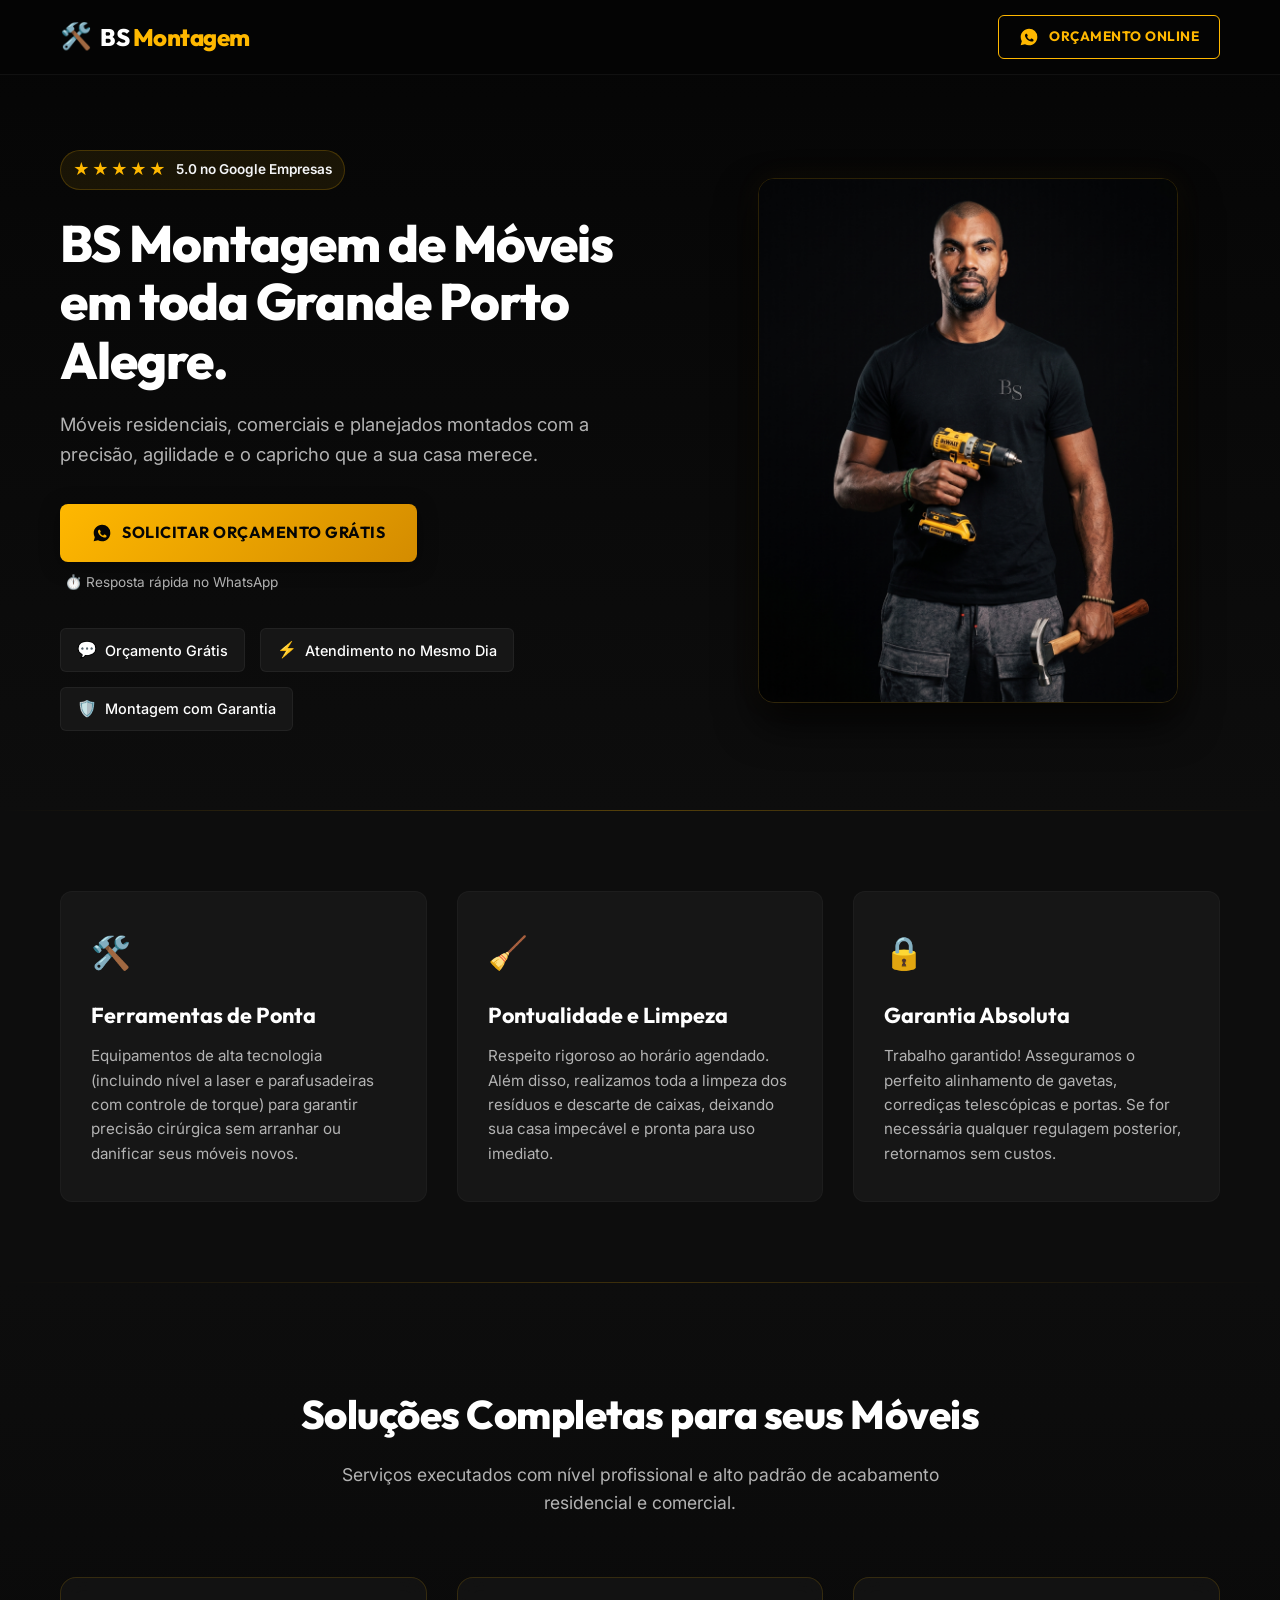
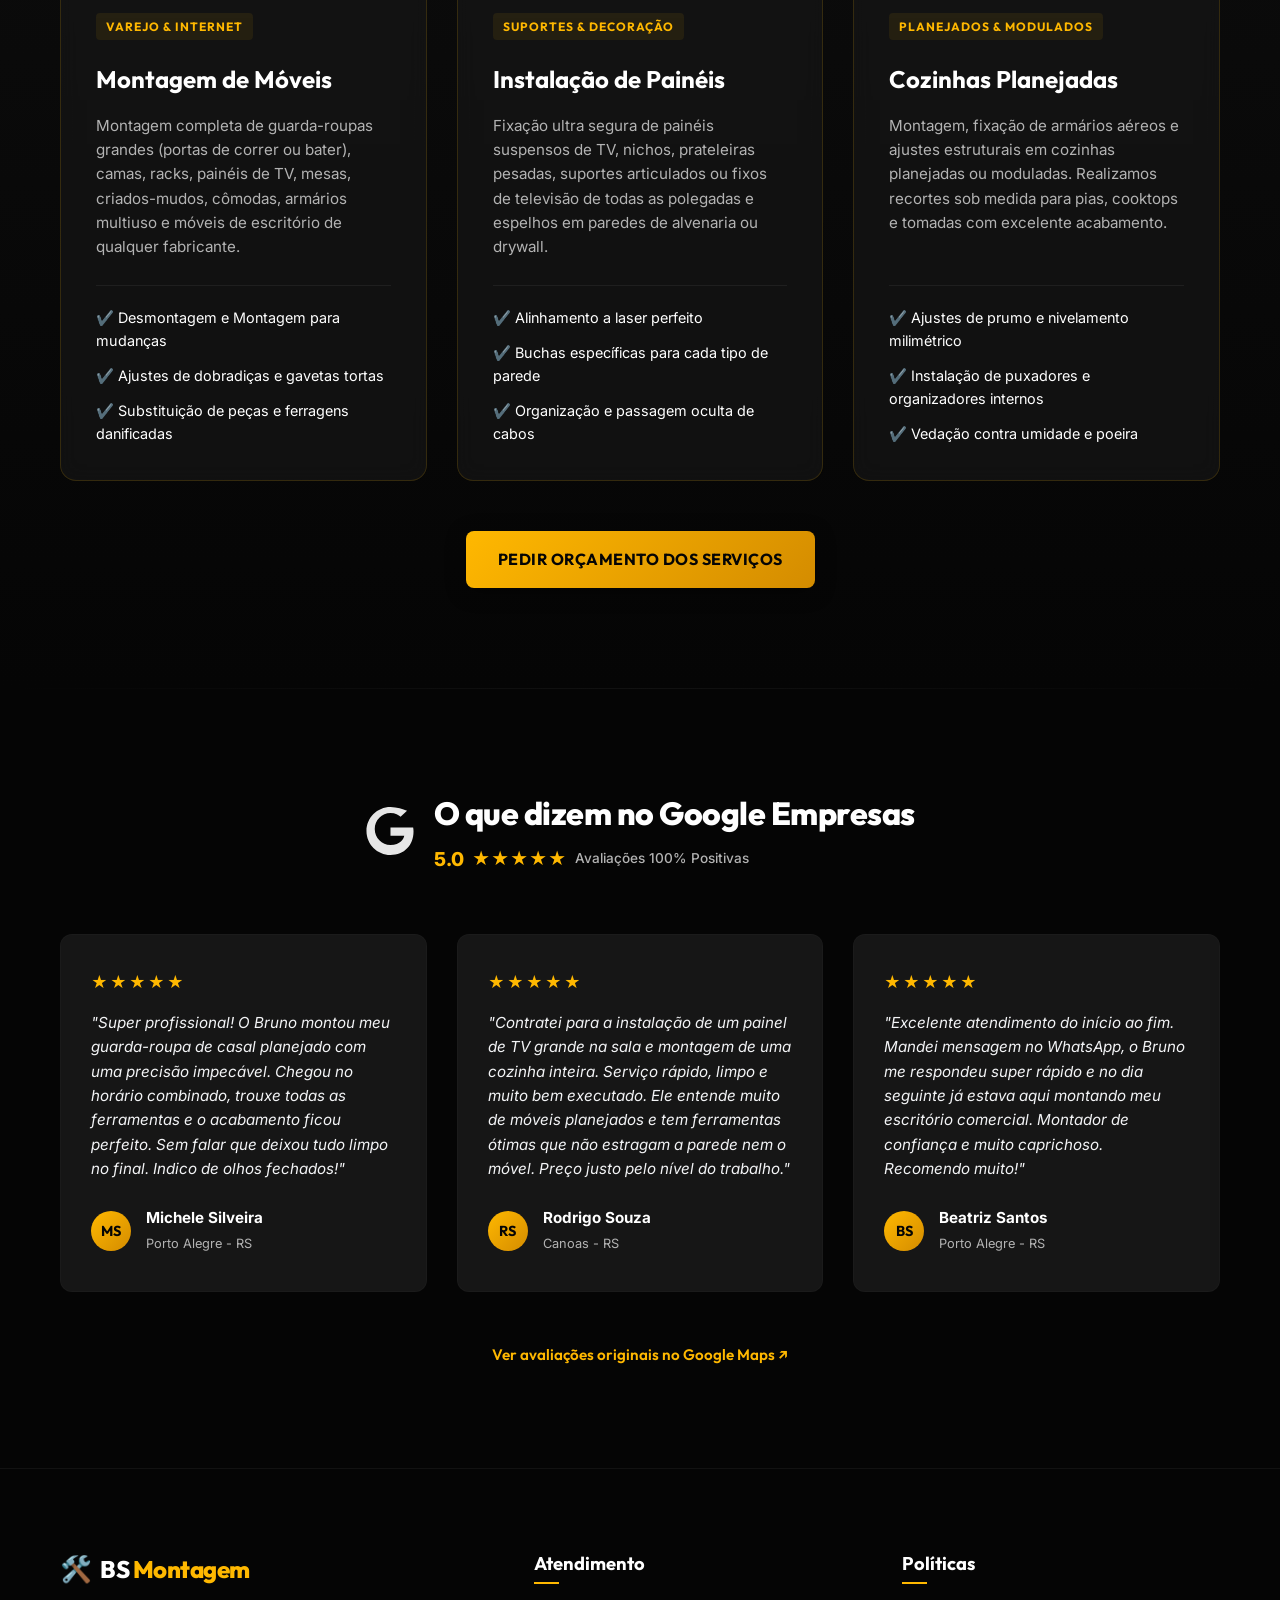
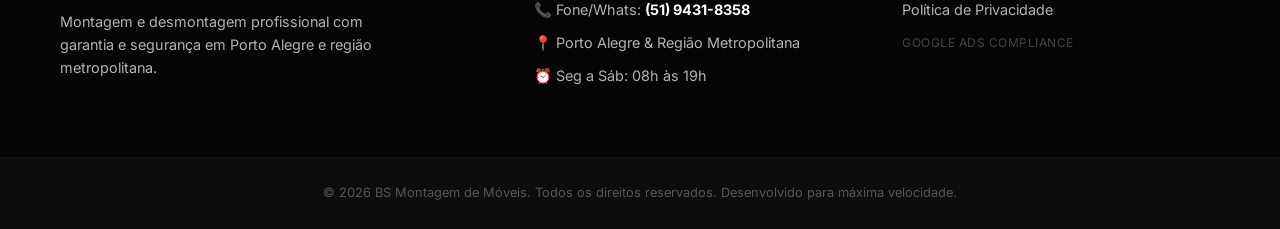
==== index.html @ 50749eeb "feat: landing page BS Montagem de alta performance" ====
<!DOCTYPE html>
<html lang="pt-BR">
<head>
    <meta charset="UTF-8">
    <meta name="viewport" content="width=device-width, initial-scale=1.0">
    
    <!-- SEO Meta Tags -->
    <title>BS Montagem de Móveis | Montador de Móveis em Porto Alegre e Região</title>
    <meta name="description" content="Montagem de móveis residenciais, comerciais e planejados na Grande Porto Alegre. Atendimento rápido, limpo e profissional com ferramentas modernas. Peça seu orçamento grátis no WhatsApp!">
    <meta name="keywords" content="montador de moveis, montador porto alegre, montagem de moveis planejados, montador de moveis canoas, montador de moveis grande porto alegre, bruno samuel montador">
    
    <!-- Open Graph (Compartilhamento em Redes Sociais) -->
    <meta property="og:title" content="BS Montagem de Móveis | Montador de Móveis em Porto Alegre e Região">
    <meta property="og:description" content="Montagem profissional de móveis residenciais, comerciais e planejados. Ferramentas modernas, serviço garantido e orçamento rápido via WhatsApp.">
    <meta property="og:type" content="website">
    <meta property="og:image" content="Hero.webp">
    
    <!-- Favicon (Simples e Moderno) -->
    <link rel="icon" type="image/svg+xml" href="data:image/svg+xml,<svg xmlns=%22http://www.w3.org/2000/svg%22 viewBox=%220 0 100 100%22><text y=%22.9em%22 font-size=%2290%22>🛠️</text></svg>">
    
    <!-- Google Fonts Preconnect -->
    <link rel="preconnect" href="https://fonts.googleapis.com">
    <link rel="preconnect" href="https://fonts.gstatic.com" crossorigin>
    <link href="https://fonts.googleapis.com/css2?family=Inter:wght@300;400;500;600;700&family=Outfit:wght@400;500;600;700;800&display=swap" rel="stylesheet">
    
    <!-- Estilo Principal -->
    <link rel="stylesheet" href="style.css">
</head>
<body>

    <!-- Header / Barra Superior Minimalista -->
    <header class="main-header">
        <div class="container header-container">
            <div class="logo">
                <span class="logo-icon">🛠️</span>
                <span class="logo-text">BS <span>Montagem</span></span>
            </div>
            <a href="https://wa.me/555194318358?text=Olá%20Bruno,%20gostaria%20de%20um%20orçamento%20para%20montagem%20de%20móveis." 
               class="btn-cta btn-header" id="btn-header-whatsapp" target="_blank" rel="noopener">
                <svg class="icon-whatsapp" viewBox="0 0 24 24" fill="currentColor" xmlns="http://www.w3.org/2000/svg">
                    <path d="M12.012 2c-5.506 0-9.989 4.478-9.99 9.984a9.96 9.96 0 0 0 1.333 4.982L2 22l5.202-1.362a9.923 9.923 0 0 0 4.808 1.226h.003c5.502 0 9.99-4.479 9.991-9.986a9.897 9.897 0 0 0-2.927-7.064A9.9 9.9 0 0 0 12.012 2zm5.72 14.12c-.246.696-1.427 1.258-1.954 1.31-.476.046-.96.223-3.078-.607-2.709-1.062-4.437-3.805-4.572-3.987-.134-.18-.992-1.31-.992-2.5 0-1.19.624-1.77.848-2.014.223-.244.492-.304.656-.304.163 0 .327.002.468.008.148.006.347-.057.544.417.202.489.69 1.678.75 1.798.06.12.1.26.02.42-.08.16-.12.26-.24.4-.12.14-.25.312-.358.42-.12.12-.245.25-.1.5.144.246.643 1.054 1.38 1.71.947.843 1.745 1.106 1.996 1.228.25.12.397.102.545-.068.149-.17.643-.75.815-.998.17-.25.347-.208.58-.12.235.087 1.488.702 1.745.83.256.13.427.194.49.303.06.108.06.63-.186 1.326z"/>
                </svg>
                Orçamento Online
            </a>
        </div>
    </header>

    <!-- Hero Section (Dobra Inicial) -->
    <section class="hero-section">
        <div class="container hero-container">
            <div class="hero-content">
                <div class="badge-google">
                    <span class="star-rating">★★★★★</span>
                    <span class="badge-text">5.0 no Google Empresas</span>
                </div>
                <h1 class="hero-title">BS Montagem de Móveis em toda Grande Porto Alegre.</h1>
                <p class="hero-subtitle">Móveis residenciais, comerciais e planejados montados com a precisão, agilidade e o capricho que a sua casa merece.</p>
                
                <div class="hero-ctas">
                    <a href="https://wa.me/555194318358?text=Olá%20Bruno,%20gostaria%20de%20um%20orçamento%20para%20montagem%20de%20móveis." 
                       class="btn-cta btn-main-pulse" id="btn-hero-whatsapp" target="_blank" rel="noopener">
                        <svg class="icon-whatsapp" viewBox="0 0 24 24" fill="currentColor" xmlns="http://www.w3.org/2000/svg">
                            <path d="M12.012 2c-5.506 0-9.989 4.478-9.99 9.984a9.96 9.96 0 0 0 1.333 4.982L2 22l5.202-1.362a9.923 9.923 0 0 0 4.808 1.226h.003c5.502 0 9.99-4.479 9.991-9.986a9.897 9.897 0 0 0-2.927-7.064A9.9 9.9 0 0 0 12.012 2zm5.72 14.12c-.246.696-1.427 1.258-1.954 1.31-.476.046-.96.223-3.078-.607-2.709-1.062-4.437-3.805-4.572-3.987-.134-.18-.992-1.31-.992-2.5 0-1.19.624-1.77.848-2.014.223-.244.492-.304.656-.304.163 0 .327.002.468.008.148.006.347-.057.544.417.202.489.69 1.678.75 1.798.06.12.1.26.02.42-.08.16-.12.26-.24.4-.12.14-.25.312-.358.42-.12.12-.245.25-.1.5.144.246.643 1.054 1.38 1.71.947.843 1.745 1.106 1.996 1.228.25.12.397.102.545-.068.149-.17.643-.75.815-.998.17-.25.347-.208.58-.12.235.087 1.488.702 1.745.83.256.13.427.194.49.303.06.108.06.63-.186 1.326z"/>
                        </svg>
                        Solicitar Orçamento Grátis
                    </a>
                    <span class="cta-help-text">⏱️ Resposta rápida no WhatsApp</span>
                </div>

                <!-- Selos de Confiança Compactos -->
                <div class="hero-benefits">
                    <div class="benefit-tag">
                        <span class="benefit-icon">💬</span> Orçamento Grátis
                    </div>
                    <div class="benefit-tag">
                        <span class="benefit-icon">⚡</span> Atendimento no Mesmo Dia
                    </div>
                    <div class="benefit-tag">
                        <span class="benefit-icon">🛡️</span> Montagem com Garantia
                    </div>
                </div>
            </div>
            
            <div class="hero-image-wrapper">
                <img src="Hero.webp" alt="Bruno Samuel - Montador de Móveis Profissional" class="hero-image" fetchpriority="high">
            </div>
        </div>
    </section>

    <!-- Seção de Diferenciais (LIFT - Redução de Ansiedade) -->
    <section class="diferenciais-section">
        <div class="container">
            <div class="diferenciais-grid">
                <div class="diferencial-card">
                    <div class="dif-icon-wrapper">🛠️</div>
                    <h3>Ferramentas de Ponta</h3>
                    <p>Equipamentos de alta tecnologia (incluindo nível a laser e parafusadeiras com controle de torque) para garantir precisão cirúrgica sem arranhar ou danificar seus móveis novos.</p>
                </div>
                <div class="diferencial-card">
                    <div class="dif-icon-wrapper">🧹</div>
                    <h3>Pontualidade e Limpeza</h3>
                    <p>Respeito rigoroso ao horário agendado. Além disso, realizamos toda a limpeza dos resíduos e descarte de caixas, deixando sua casa impecável e pronta para uso imediato.</p>
                </div>
                <div class="diferencial-card">
                    <div class="dif-icon-wrapper">🔒</div>
                    <h3>Garantia Absoluta</h3>
                    <p>Trabalho garantido! Asseguramos o perfeito alinhamento de gavetas, corrediças telescópicas e portas. Se for necessária qualquer regulagem posterior, retornamos sem custos.</p>
                </div>
            </div>
        </div>
    </section>

    <!-- Seção de Serviços -->
    <section class="services-section">
        <div class="container">
            <h2 class="section-title">Soluções Completas para seus Móveis</h2>
            <p class="section-subtitle">Serviços executados com nível profissional e alto padrão de acabamento residencial e comercial.</p>
            
            <div class="services-grid">
                <!-- Card 1 -->
                <div class="service-card">
                    <div class="service-content">
                        <span class="service-tag">Varejo & Internet</span>
                        <h3>Montagem de Móveis</h3>
                        <p>Montagem completa de guarda-roupas grandes (portas de correr ou bater), camas, racks, painéis de TV, mesas, criados-mudos, cômodas, armários multiuso e móveis de escritório de qualquer fabricante.</p>
                        <ul class="service-list">
                            <li>✔️ Desmontagem e Montagem para mudanças</li>
                            <li>✔️ Ajustes de dobradiças e gavetas tortas</li>
                            <li>✔️ Substituição de peças e ferragens danificadas</li>
                        </ul>
                    </div>
                </div>
                
                <!-- Card 2 -->
                <div class="service-card">
                    <div class="service-content">
                        <span class="service-tag">Suportes & Decoração</span>
                        <h3>Instalação de Painéis</h3>
                        <p>Fixação ultra segura de painéis suspensos de TV, nichos, prateleiras pesadas, suportes articulados ou fixos de televisão de todas as polegadas e espelhos em paredes de alvenaria ou drywall.</p>
                        <ul class="service-list">
                            <li>✔️ Alinhamento a laser perfeito</li>
                            <li>✔️ Buchas específicas para cada tipo de parede</li>
                            <li>✔️ Organização e passagem oculta de cabos</li>
                        </ul>
                    </div>
                </div>
                
                <!-- Card 3 -->
                <div class="service-card">
                    <div class="service-content">
                        <span class="service-tag">Planejados & Modulados</span>
                        <h3>Cozinhas Planejadas</h3>
                        <p>Montagem, fixação de armários aéreos e ajustes estruturais em cozinhas planejadas ou moduladas. Realizamos recortes sob medida para pias, cooktops e tomadas com excelente acabamento.</p>
                        <ul class="service-list">
                            <li>✔️ Ajustes de prumo e nivelamento milimétrico</li>
                            <li>✔️ Instalação de puxadores e organizadores internos</li>
                            <li>✔️ Vedação contra umidade e poeira</li>
                        </ul>
                    </div>
                </div>
            </div>

            <div class="services-action">
                <a href="https://wa.me/555194318358?text=Olá%20Bruno,%20gostaria%20de%20um%20orçamento%20para%20serviço%20de%20montagem." 
                   class="btn-cta btn-main-pulse" id="btn-services-whatsapp" target="_blank" rel="noopener">
                    Pedir Orçamento dos Serviços
                </a>
            </div>
        </div>
    </section>

    <!-- Seção de Prova Social (Avaliações do Google) -->
    <section class="depoimentos-section">
        <div class="container">
            <div class="depoimentos-header">
                <div class="g-logo-wrapper">
                    <svg class="icon-google" viewBox="0 0 24 24" fill="currentColor" xmlns="http://www.w3.org/2000/svg">
                        <path d="M12.24 10.285V14.4h6.887c-.275 1.565-1.88 4.604-6.887 4.604-4.33 0-7.866-3.577-7.866-8s3.536-8 7.866-8c2.46 0 4.105 1.025 5.047 1.926l3.227-3.107C18.39 1.194 15.576 0 12.24 0c-6.63 0-12 5.37-12 12s5.37 12 12 12c6.923 0 11.52-4.87 11.52-11.724 0-.788-.085-1.39-.188-1.99H12.24z"/>
                    </svg>
                    <div>
                        <h2>O que dizem no Google Empresas</h2>
                        <div class="google-rating">
                            <span class="rating-num">5.0</span>
                            <span class="rating-stars">★★★★★</span>
                            <span class="rating-count">Avaliações 100% Positivas</span>
                        </div>
                    </div>
                </div>
            </div>

            <div class="depoimentos-grid">
                <!-- Depoimento 1 -->
                <div class="depoimento-card">
                    <div class="depoimento-rating">★★★★★</div>
                    <p class="depoimento-text">"Super profissional! O Bruno montou meu guarda-roupa de casal planejado com uma precisão impecável. Chegou no horário combinado, trouxe todas as ferramentas e o acabamento ficou perfeito. Sem falar que deixou tudo limpo no final. Indico de olhos fechados!"</p>
                    <div class="depoimento-author">
                        <div class="author-avatar">MS</div>
                        <div>
                            <h4>Michele Silveira</h4>
                            <span>Porto Alegre - RS</span>
                        </div>
                    </div>
                </div>
                
                <!-- Depoimento 2 -->
                <div class="depoimento-card">
                    <div class="depoimento-rating">★★★★★</div>
                    <p class="depoimento-text">"Contratei para a instalação de um painel de TV grande na sala e montagem de uma cozinha inteira. Serviço rápido, limpo e muito bem executado. Ele entende muito de móveis planejados e tem ferramentas ótimas que não estragam a parede nem o móvel. Preço justo pelo nível do trabalho."</p>
                    <div class="depoimento-author">
                        <div class="author-avatar">RS</div>
                        <div>
                            <h4>Rodrigo Souza</h4>
                            <span>Canoas - RS</span>
                        </div>
                    </div>
                </div>
                
                <!-- Depoimento 3 -->
                <div class="depoimento-card">
                    <div class="depoimento-rating">★★★★★</div>
                    <p class="depoimento-text">"Excelente atendimento do início ao fim. Mandei mensagem no WhatsApp, o Bruno me respondeu super rápido e no dia seguinte já estava aqui montando meu escritório comercial. Montador de confiança e muito caprichoso. Recomendo muito!"</p>
                    <div class="depoimento-author">
                        <div class="author-avatar">BS</div>
                        <div>
                            <h4>Beatriz Santos</h4>
                            <span>Porto Alegre - RS</span>
                        </div>
                    </div>
                </div>
            </div>
            
            <div class="google-link-wrapper">
                <a href="https://share.google/QrZUBcMALDNt9j3Cz" target="_blank" rel="noopener" class="link-google-perfil">
                    Ver avaliações originais no Google Maps ↗
                </a>
            </div>
        </div>
    </section>

    <!-- Rodapé -->
    <footer class="main-footer">
        <div class="container footer-container">
            <div class="footer-brand">
                <div class="logo">
                    <span class="logo-icon">🛠️</span>
                    <span class="logo-text">BS <span>Montagem</span></span>
                </div>
                <p>Montagem e desmontagem profissional com garantia e segurança em Porto Alegre e região metropolitana.</p>
            </div>
            
            <div class="footer-info">
                <h4>Atendimento</h4>
                <p>📞 Fone/Whats: <strong>(51) 9431-8358</strong></p>
                <p>📍 Porto Alegre & Região Metropolitana</p>
                <p>⏰ Seg a Sáb: 08h às 19h</p>
            </div>
            
            <div class="footer-links">
                <h4>Políticas</h4>
                <a href="politica.html" target="_blank" class="footer-link">Política de Privacidade</a>
                <span class="footer-link-sub">Google Ads Compliance</span>
            </div>
        </div>
        <div class="footer-bottom">
            <p>&copy; 2026 BS Montagem de Móveis. Todos os direitos reservados. Desenvolvido para máxima velocidade.</p>
        </div>
    </footer>

</body>
</html>
---- style.css ----
/* ==========================================================================
   DESIGN SYSTEM - BS MONTAGEM DE MÓVEIS
   Cores: Amarelo em 2 tons (Ouro Vibrante e Ouro Escuro) e Preto Profundo
   Aesthetics: Sleek Dark Mode, Modern Gradients & Micro-animations
   ========================================================================== */

:root {
    /* Paleta de Cores Principais */
    --color-black-pure: #050505;
    --color-black-deep: #0D0D0D;
    --color-black-light: #161616;
    
    --color-yellow-primary: #FFB800;   /* Amarelo Ouro Vibrante */
    --color-yellow-secondary: #D48C00; /* Amarelo Ouro Escuro/Queimado */
    
    --color-white: #FFFFFF;
    --color-gray-light: #F3F4F6;
    --color-gray-text: #B3B3B3;
    
    /* Fontes do Sistema */
    --font-titles: 'Outfit', -apple-system, BlinkMacSystemFont, "Segoe UI", Roboto, sans-serif;
    --font-body: 'Inter', -apple-system, BlinkMacSystemFont, "Segoe UI", Roboto, sans-serif;
    
    /* Efeitos de Vidro (Glassmorphism) */
    --glass-bg: rgba(22, 22, 22, 0.7);
    --glass-border: rgba(255, 184, 0, 0.15);
    --glass-border-hover: rgba(255, 184, 0, 0.4);
    
    /* Transições padrão */
    --transition-fast: all 0.2s cubic-bezier(0.4, 0, 0.2, 1);
    --transition-smooth: all 0.4s cubic-bezier(0.4, 0, 0.2, 1);
}

/* Reset Geral e Otimização de Performance */
*, *::before, *::after {
    box-sizing: border-box;
    margin: 0;
    padding: 0;
}

html {
    scroll-behavior: smooth;
    text-rendering: optimizeLegibility;
    -webkit-font-smoothing: antialiased;
    -moz-osx-font-smoothing: grayscale;
}

body {
    background-color: var(--color-black-pure);
    color: var(--color-white);
    font-family: var(--font-body);
    font-size: 16px;
    line-height: 1.6;
    overflow-x: hidden;
}

/* Elementos de Estrutura */
.container {
    width: 100%;
    max-width: 1200px;
    margin-right: auto;
    margin-left: auto;
    padding-right: 20px;
    padding-left: 20px;
}

/* ==========================================================================
   COMPONENTES - BOTÕES & ÍCONES
   ========================================================================== */

.btn-cta {
    display: inline-flex;
    align-items: center;
    justify-content: center;
    gap: 10px;
    font-family: var(--font-titles);
    font-weight: 700;
    font-size: 1rem;
    text-transform: uppercase;
    letter-spacing: 0.5px;
    text-decoration: none;
    padding: 16px 32px;
    border-radius: 8px;
    border: none;
    cursor: pointer;
    transition: var(--transition-smooth);
    box-shadow: 0 4px 20px rgba(0, 0, 0, 0.4);
}

/* CTA com Gradiente Amarelo e Animação de Pulso */
.btn-main-pulse {
    background: linear-gradient(135deg, var(--color-yellow-primary) 0%, var(--color-yellow-secondary) 100%);
    color: var(--color-black-pure);
    position: relative;
    z-index: 1;
    overflow: hidden;
    animation: btnPulse 2s infinite;
}

.btn-main-pulse:hover {
    transform: translateY(-2px);
    box-shadow: 0 8px 25px rgba(255, 184, 0, 0.4);
    background: linear-gradient(135deg, #FFC425 0%, #E59800 100%);
}

.btn-main-pulse:active {
    transform: translateY(0);
}

/* Animação do Brilho e Pulso do Botão */
@keyframes btnPulse {
    0% {
        box-shadow: 0 0 0 0 rgba(255, 184, 0, 0.4);
    }
    70% {
        box-shadow: 0 0 0 12px rgba(255, 184, 0, 0);
    }
    100% {
        box-shadow: 0 0 0 0 rgba(255, 184, 0, 0);
    }
}

.icon-whatsapp {
    width: 20px;
    height: 20px;
}

/* ==========================================================================
   HEADER / CABEÇALHO
   ========================================================================== */

.main-header {
    background-color: rgba(5, 5, 5, 0.85);
    backdrop-filter: blur(8px);
    border-bottom: 1px solid rgba(255, 255, 255, 0.05);
    position: fixed;
    top: 0;
    left: 0;
    right: 0;
    z-index: 100;
    padding: 15px 0;
    transition: var(--transition-fast);
}

.header-container {
    display: flex;
    justify-content: space-between;
    align-items: center;
}

.logo {
    display: flex;
    align-items: center;
    gap: 8px;
}

.logo-icon {
    font-size: 1.6rem;
}

.logo-text {
    font-family: var(--font-titles);
    font-weight: 800;
    font-size: 1.5rem;
    color: var(--color-white);
    letter-spacing: -0.5px;
}

.logo-text span {
    color: var(--color-yellow-primary);
}

.btn-header {
    padding: 10px 20px;
    font-size: 0.85rem;
    border-radius: 6px;
    background: transparent;
    color: var(--color-yellow-primary);
    border: 1.5px solid var(--color-yellow-primary);
    box-shadow: none;
}

.btn-header:hover {
    background-color: var(--color-yellow-primary);
    color: var(--color-black-pure);
    box-shadow: 0 4px 15px rgba(255, 184, 0, 0.2);
}

/* ==========================================================================
   HERO SECTION (Dobra Principal)
   ========================================================================== */

.hero-section {
    position: relative;
    padding-top: 150px;
    padding-bottom: 80px;
    background: linear-gradient(180deg, var(--color-black-pure) 0%, var(--color-black-deep) 100%);
    overflow: hidden;
}

/* Linha Divisora em Degradê Sutil de Fundo no Hero */
.hero-section::after {
    content: '';
    position: absolute;
    bottom: 0;
    left: 0;
    right: 0;
    height: 1px;
    background: linear-gradient(90deg, transparent 0%, var(--color-yellow-primary) 50%, transparent 100%);
    opacity: 0.3;
}

.hero-container {
    display: grid;
    grid-template-columns: 1.1fr 0.9fr;
    gap: 40px;
    align-items: center;
}

.badge-google {
    display: inline-flex;
    align-items: center;
    gap: 8px;
    background-color: rgba(255, 184, 0, 0.08);
    border: 1px solid rgba(255, 184, 0, 0.2);
    padding: 6px 12px;
    border-radius: 50px;
    margin-bottom: 24px;
}

.star-rating {
    color: var(--color-yellow-primary);
    font-weight: 700;
    letter-spacing: 2px;
}

.badge-text {
    font-size: 0.85rem;
    font-weight: 600;
    color: var(--color-gray-light);
}

.hero-title {
    font-family: var(--font-titles);
    font-size: 3.2rem;
    font-weight: 800;
    line-height: 1.15;
    color: var(--color-white);
    margin-bottom: 20px;
    letter-spacing: -1px;
}

.hero-subtitle {
    font-size: 1.15rem;
    color: var(--color-gray-text);
    margin-bottom: 35px;
    max-width: 580px;
}

.hero-ctas {
    display: flex;
    flex-direction: column;
    align-items: flex-start;
    gap: 10px;
    margin-bottom: 35px;
}

.cta-help-text {
    font-size: 0.85rem;
    color: var(--color-gray-text);
    padding-left: 5px;
}

.hero-benefits {
    display: flex;
    flex-wrap: wrap;
    gap: 15px;
}

.benefit-tag {
    display: flex;
    align-items: center;
    gap: 8px;
    font-size: 0.9rem;
    font-weight: 500;
    color: var(--color-white);
    background-color: var(--color-black-light);
    border: 1px solid rgba(255, 255, 255, 0.05);
    padding: 8px 16px;
    border-radius: 6px;
}

.benefit-icon {
    font-size: 1rem;
}

/* Lado da Imagem Hero (4:5) */
.hero-image-wrapper {
    position: relative;
    display: flex;
    justify-content: center;
    align-items: center;
}

.hero-image {
    width: 100%;
    max-width: 420px;
    height: auto;
    aspect-ratio: 4 / 5;
    object-fit: cover;
    border-radius: 16px;
    border: 1px solid rgba(255, 184, 0, 0.15);
    box-shadow: 0 20px 40px rgba(0, 0, 0, 0.8), 0 0 30px rgba(255, 184, 0, 0.05);
    transition: var(--transition-smooth);
}

.hero-image:hover {
    transform: scale(1.02);
    border-color: var(--color-yellow-primary);
    box-shadow: 0 20px 50px rgba(0, 0, 0, 0.9), 0 0 40px rgba(255, 184, 0, 0.1);
}

/* ==========================================================================
   SEÇÃO DE DIFERENCIAIS
   ========================================================================== */

.diferenciais-section {
    padding: 80px 0;
    background-color: var(--color-black-deep);
    position: relative;
}

.diferenciais-grid {
    display: grid;
    grid-template-columns: repeat(3, 1fr);
    gap: 30px;
}

.diferencial-card {
    background-color: var(--color-black-light);
    border: 1px solid rgba(255, 255, 255, 0.03);
    padding: 35px 30px;
    border-radius: 12px;
    transition: var(--transition-smooth);
    position: relative;
    overflow: hidden;
}

.diferencial-card::before {
    content: '';
    position: absolute;
    top: 0;
    left: 0;
    width: 3px;
    height: 100%;
    background: linear-gradient(180deg, var(--color-yellow-primary) 0%, transparent 100%);
    opacity: 0;
    transition: var(--transition-fast);
}

.diferencial-card:hover {
    transform: translateY(-5px);
    border-color: rgba(255, 184, 0, 0.2);
    box-shadow: 0 10px 30px rgba(0, 0, 0, 0.3);
}

.diferencial-card:hover::before {
    opacity: 1;
}

.dif-icon-wrapper {
    font-size: 2rem;
    margin-bottom: 20px;
    display: inline-block;
}

.diferencial-card h3 {
    font-family: var(--font-titles);
    font-size: 1.35rem;
    font-weight: 700;
    margin-bottom: 12px;
    color: var(--color-white);
}

.diferencial-card p {
    font-size: 0.95rem;
    color: var(--color-gray-text);
    line-height: 1.6;
}

/* ==========================================================================
   SEÇÃO DE SERVIÇOS
   ========================================================================== */

.services-section {
    padding: 100px 0;
    background: linear-gradient(180deg, var(--color-black-deep) 0%, var(--color-black-pure) 100%);
    position: relative;
}

/* Degradê sutil de Transição de Seção */
.services-section::before {
    content: '';
    position: absolute;
    top: 0;
    left: 0;
    right: 0;
    height: 1px;
    background: linear-gradient(90deg, transparent 0%, rgba(255, 184, 0, 0.2) 50%, transparent 100%);
}

.section-title {
    font-family: var(--font-titles);
    font-size: 2.5rem;
    font-weight: 800;
    text-align: center;
    margin-bottom: 15px;
    letter-spacing: -0.5px;
}

.section-subtitle {
    font-size: 1.1rem;
    color: var(--color-gray-text);
    text-align: center;
    max-width: 600px;
    margin: 0 auto 60px auto;
}

.services-grid {
    display: grid;
    grid-template-columns: repeat(3, 1fr);
    gap: 30px;
    margin-bottom: 50px;
}

/* Estilo Glassmorphism Premium nos Cards */
.service-card {
    background: var(--glass-bg);
    backdrop-filter: blur(10px);
    -webkit-backdrop-filter: blur(10px);
    border: 1px solid var(--glass-border);
    border-radius: 16px;
    overflow: hidden;
    transition: var(--transition-smooth);
    display: flex;
    flex-direction: column;
}

.service-card:hover {
    transform: translateY(-8px);
    border-color: var(--glass-border-hover);
    box-shadow: 0 15px 35px rgba(255, 184, 0, 0.08), 0 5px 15px rgba(0, 0, 0, 0.5);
}

.service-content {
    padding: 35px;
    display: flex;
    flex-direction: column;
    height: 100%;
}

.service-tag {
    display: inline-block;
    align-self: flex-start;
    font-family: var(--font-titles);
    font-size: 0.75rem;
    font-weight: 700;
    text-transform: uppercase;
    letter-spacing: 1px;
    color: var(--color-yellow-primary);
    background-color: rgba(255, 184, 0, 0.08);
    padding: 4px 10px;
    border-radius: 4px;
    margin-bottom: 20px;
}

.service-card h3 {
    font-family: var(--font-titles);
    font-size: 1.5rem;
    font-weight: 700;
    margin-bottom: 15px;
    color: var(--color-white);
}

.service-card p {
    font-size: 0.95rem;
    color: var(--color-gray-text);
    margin-bottom: 25px;
    line-height: 1.6;
}

.service-list {
    list-style: none;
    margin-top: auto;
    display: flex;
    flex-direction: column;
    gap: 12px;
    border-top: 1px solid rgba(255, 255, 255, 0.06);
    padding-top: 20px;
}

.service-list li {
    font-size: 0.9rem;
    color: var(--color-white);
    display: flex;
    align-items: center;
    gap: 10px;
}

.services-action {
    text-align: center;
    margin-top: 40px;
}

/* ==========================================================================
   SEÇÃO DE AVALIAÇÕES (PROVA SOCIAL)
   ========================================================================== */

.depoimentos-section {
    padding: 100px 0;
    background-color: var(--color-black-pure);
    position: relative;
}

/* Divisão superior sutil */
.depoimentos-section::before {
    content: '';
    position: absolute;
    top: 0;
    left: 0;
    right: 0;
    height: 1px;
    background: linear-gradient(90deg, transparent 0%, rgba(255, 255, 255, 0.05) 50%, transparent 100%);
}

.depoimentos-header {
    display: flex;
    justify-content: center;
    margin-bottom: 60px;
}

.g-logo-wrapper {
    display: flex;
    align-items: center;
    gap: 20px;
}

.icon-google {
    width: 48px;
    height: 48px;
    color: var(--color-white);
    opacity: 0.9;
}

.g-logo-wrapper h2 {
    font-family: var(--font-titles);
    font-size: 2rem;
    font-weight: 800;
    letter-spacing: -0.5px;
}

.google-rating {
    display: flex;
    align-items: center;
    gap: 8px;
    margin-top: 4px;
}

.rating-num {
    font-size: 1.2rem;
    font-weight: 800;
    color: var(--color-yellow-primary);
}

.rating-stars {
    color: var(--color-yellow-primary);
    font-size: 1.1rem;
    letter-spacing: 1px;
}

.rating-count {
    font-size: 0.85rem;
    color: var(--color-gray-text);
    font-weight: 500;
}

.depoimentos-grid {
    display: grid;
    grid-template-columns: repeat(3, 1fr);
    gap: 30px;
    margin-bottom: 50px;
}

.depoimento-card {
    background-color: var(--color-black-light);
    border: 1px solid rgba(255, 255, 255, 0.02);
    border-radius: 12px;
    padding: 35px 30px;
    display: flex;
    flex-direction: column;
    transition: var(--transition-smooth);
}

.depoimento-card:hover {
    transform: scale(1.01);
    border-color: rgba(255, 184, 0, 0.1);
    box-shadow: 0 8px 25px rgba(0, 0, 0, 0.3);
}

.depoimento-rating {
    color: var(--color-yellow-primary);
    font-size: 1rem;
    letter-spacing: 2px;
    margin-bottom: 15px;
}

.depoimento-text {
    font-size: 0.95rem;
    color: var(--color-gray-light);
    line-height: 1.6;
    margin-bottom: 25px;
    font-style: italic;
}

.depoimento-author {
    display: flex;
    align-items: center;
    gap: 15px;
    margin-top: auto;
}

.author-avatar {
    width: 40px;
    height: 40px;
    border-radius: 50%;
    background: linear-gradient(135deg, var(--color-yellow-primary) 0%, var(--color-yellow-secondary) 100%);
    color: var(--color-black-pure);
    font-weight: 700;
    font-family: var(--font-titles);
    display: flex;
    align-items: center;
    justify-content: center;
    font-size: 0.9rem;
}

.depoimento-author h4 {
    font-size: 0.95rem;
    font-weight: 700;
    color: var(--color-white);
}

.depoimento-author span {
    font-size: 0.8rem;
    color: var(--color-gray-text);
}

.google-link-wrapper {
    text-align: center;
    margin-top: 30px;
}

.link-google-perfil {
    font-family: var(--font-titles);
    color: var(--color-yellow-primary);
    text-decoration: none;
    font-size: 0.95rem;
    font-weight: 600;
    transition: var(--transition-fast);
    border-bottom: 1.5px solid transparent;
    padding-bottom: 2px;
}

.link-google-perfil:hover {
    color: var(--color-white);
    border-color: var(--color-white);
}

/* ==========================================================================
   RODAPÉ (FOOTER)
   ========================================================================== */

.main-footer {
    background-color: var(--color-black-pure);
    border-top: 1px solid rgba(255, 255, 255, 0.05);
    padding-top: 80px;
}

.footer-container {
    display: grid;
    grid-template-columns: 1.2fr 0.9fr 0.9fr;
    gap: 50px;
    padding-bottom: 60px;
}

.footer-brand .logo {
    margin-bottom: 20px;
}

.footer-brand p {
    font-size: 0.9rem;
    color: var(--color-gray-text);
    max-width: 320px;
}

.main-footer h4 {
    font-family: var(--font-titles);
    font-size: 1.15rem;
    font-weight: 700;
    color: var(--color-white);
    margin-bottom: 20px;
    position: relative;
    display: inline-block;
}

.main-footer h4::after {
    content: '';
    position: absolute;
    bottom: -6px;
    left: 0;
    width: 25px;
    height: 2px;
    background-color: var(--color-yellow-primary);
}

.footer-info p {
    font-size: 0.9rem;
    color: var(--color-gray-text);
    margin-bottom: 10px;
}

.footer-info strong {
    color: var(--color-white);
}

.footer-links {
    display: flex;
    flex-direction: column;
    align-items: flex-start;
}

.footer-link {
    font-size: 0.9rem;
    color: var(--color-gray-text);
    text-decoration: none;
    transition: var(--transition-fast);
    margin-bottom: 8px;
}

.footer-link:hover {
    color: var(--color-yellow-primary);
}

.footer-link-sub {
    font-size: 0.75rem;
    color: rgba(255, 255, 255, 0.25);
    text-transform: uppercase;
    letter-spacing: 0.5px;
    margin-top: 4px;
}

.footer-bottom {
    background-color: var(--color-black-deep);
    border-top: 1px solid rgba(255, 255, 255, 0.02);
    text-align: center;
    padding: 25px 0;
}

.footer-bottom p {
    font-size: 0.8rem;
    color: rgba(255, 255, 255, 0.3);
}

/* ==========================================================================
   MÍDIA QUERIES - RESPONSIVIDADE EXCELENTE
   ========================================================================== */

@media (max-width: 1024px) {
    .hero-title {
        font-size: 2.6rem;
    }
    
    .hero-container {
        gap: 30px;
    }
}

@media (max-width: 768px) {
    .main-header {
        padding: 12px 0;
    }
    
    .logo-text {
        font-size: 1.3rem;
    }
    
    .btn-header {
        padding: 8px 16px;
        font-size: 0.8rem;
    }
    
    /* Hero Responsivo Móvel */
    .hero-section {
        padding-top: 120px;
        padding-bottom: 60px;
    }
    
    .hero-container {
        grid-template-columns: 1fr;
        text-align: center;
        gap: 40px;
    }
    
    .badge-google {
        margin-bottom: 18px;
    }
    
    .hero-title {
        font-size: 2.2rem;
        margin-bottom: 15px;
    }
    
    .hero-subtitle {
        font-size: 1rem;
        margin-bottom: 25px;
        margin-right: auto;
        margin-left: auto;
    }
    
    .hero-ctas {
        align-items: center;
        width: 100%;
    }
    
    .btn-cta {
        width: 100%;
        max-width: 320px;
    }
    
    .hero-benefits {
        justify-content: center;
    }
    
    .hero-image-wrapper {
        order: -1; /* Foto aparece acima do texto no celular para conexão visual rápida */
    }
    
    .hero-image {
        max-width: 290px;
        aspect-ratio: 4 / 5;
    }
    
    /* Diferenciais Responsivos */
    .diferenciais-section {
        padding: 60px 0;
    }
    
    .diferenciais-grid {
        grid-template-columns: 1fr;
        gap: 20px;
    }
    
    .diferencial-card {
        padding: 30px 20px;
    }
    
    /* Serviços Responsivos */
    .services-section {
        padding: 80px 0;
    }
    
    .section-title {
        font-size: 2rem;
    }
    
    .section-subtitle {
        font-size: 0.95rem;
        margin-bottom: 40px;
    }
    
    .services-grid {
        grid-template-columns: 1fr;
        gap: 25px;
    }
    
    .service-content {
        padding: 25px;
    }
    
    /* Avaliações Responsivas */
    .depoimentos-section {
        padding: 80px 0;
    }
    
    .g-logo-wrapper {
        flex-direction: column;
        text-align: center;
        gap: 10px;
    }
    
    .g-logo-wrapper h2 {
        font-size: 1.6rem;
    }
    
    .depoimentos-grid {
        grid-template-columns: 1fr;
        gap: 25px;
    }
    
    .depoimento-card {
        padding: 25px 20px;
    }
    
    /* Footer Responsivo */
    .footer-container {
        grid-template-columns: 1fr;
        gap: 40px;
        text-align: center;
    }
    
    .footer-brand p {
        margin-right: auto;
        margin-left: auto;
    }
    
    .footer-brand .logo,
    .footer-links {
        align-items: center;
    }
    
    .main-footer h4::after {
        left: 50%;
        transform: translateX(-50%);
    }
}
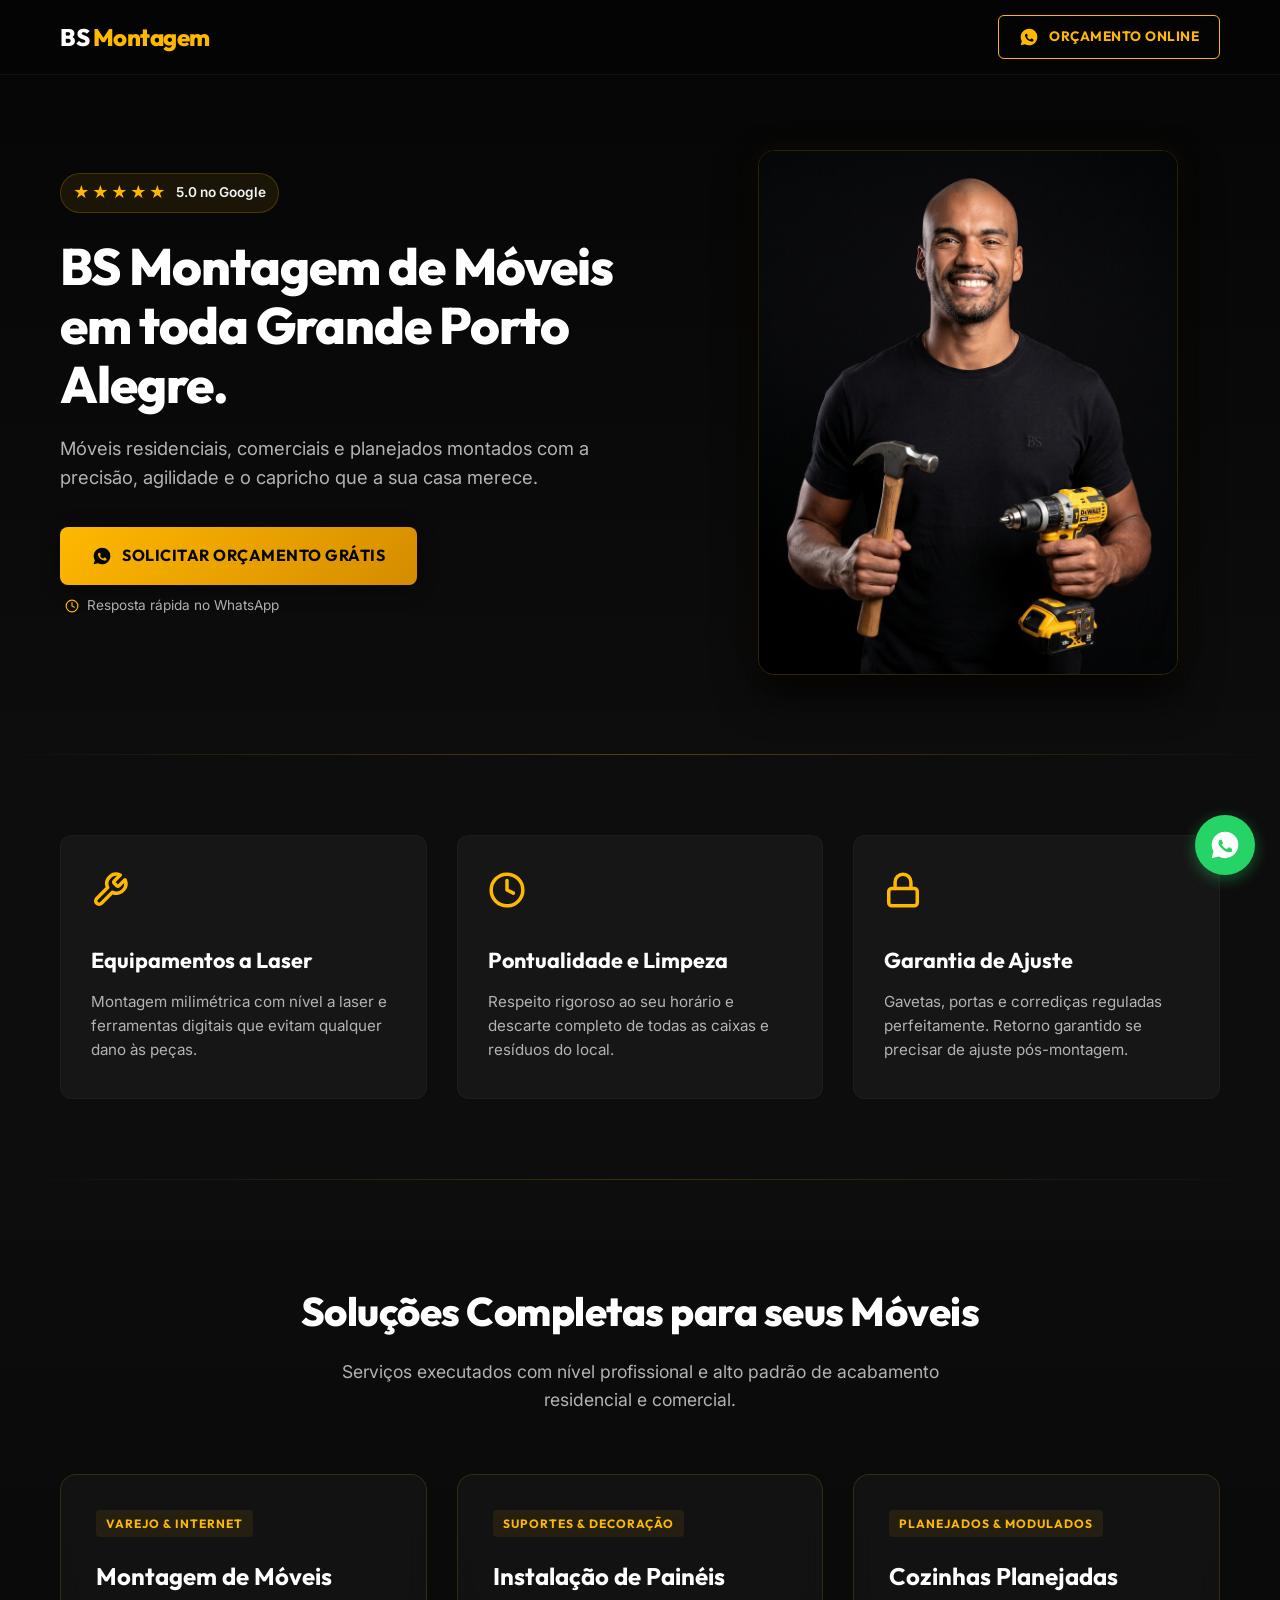
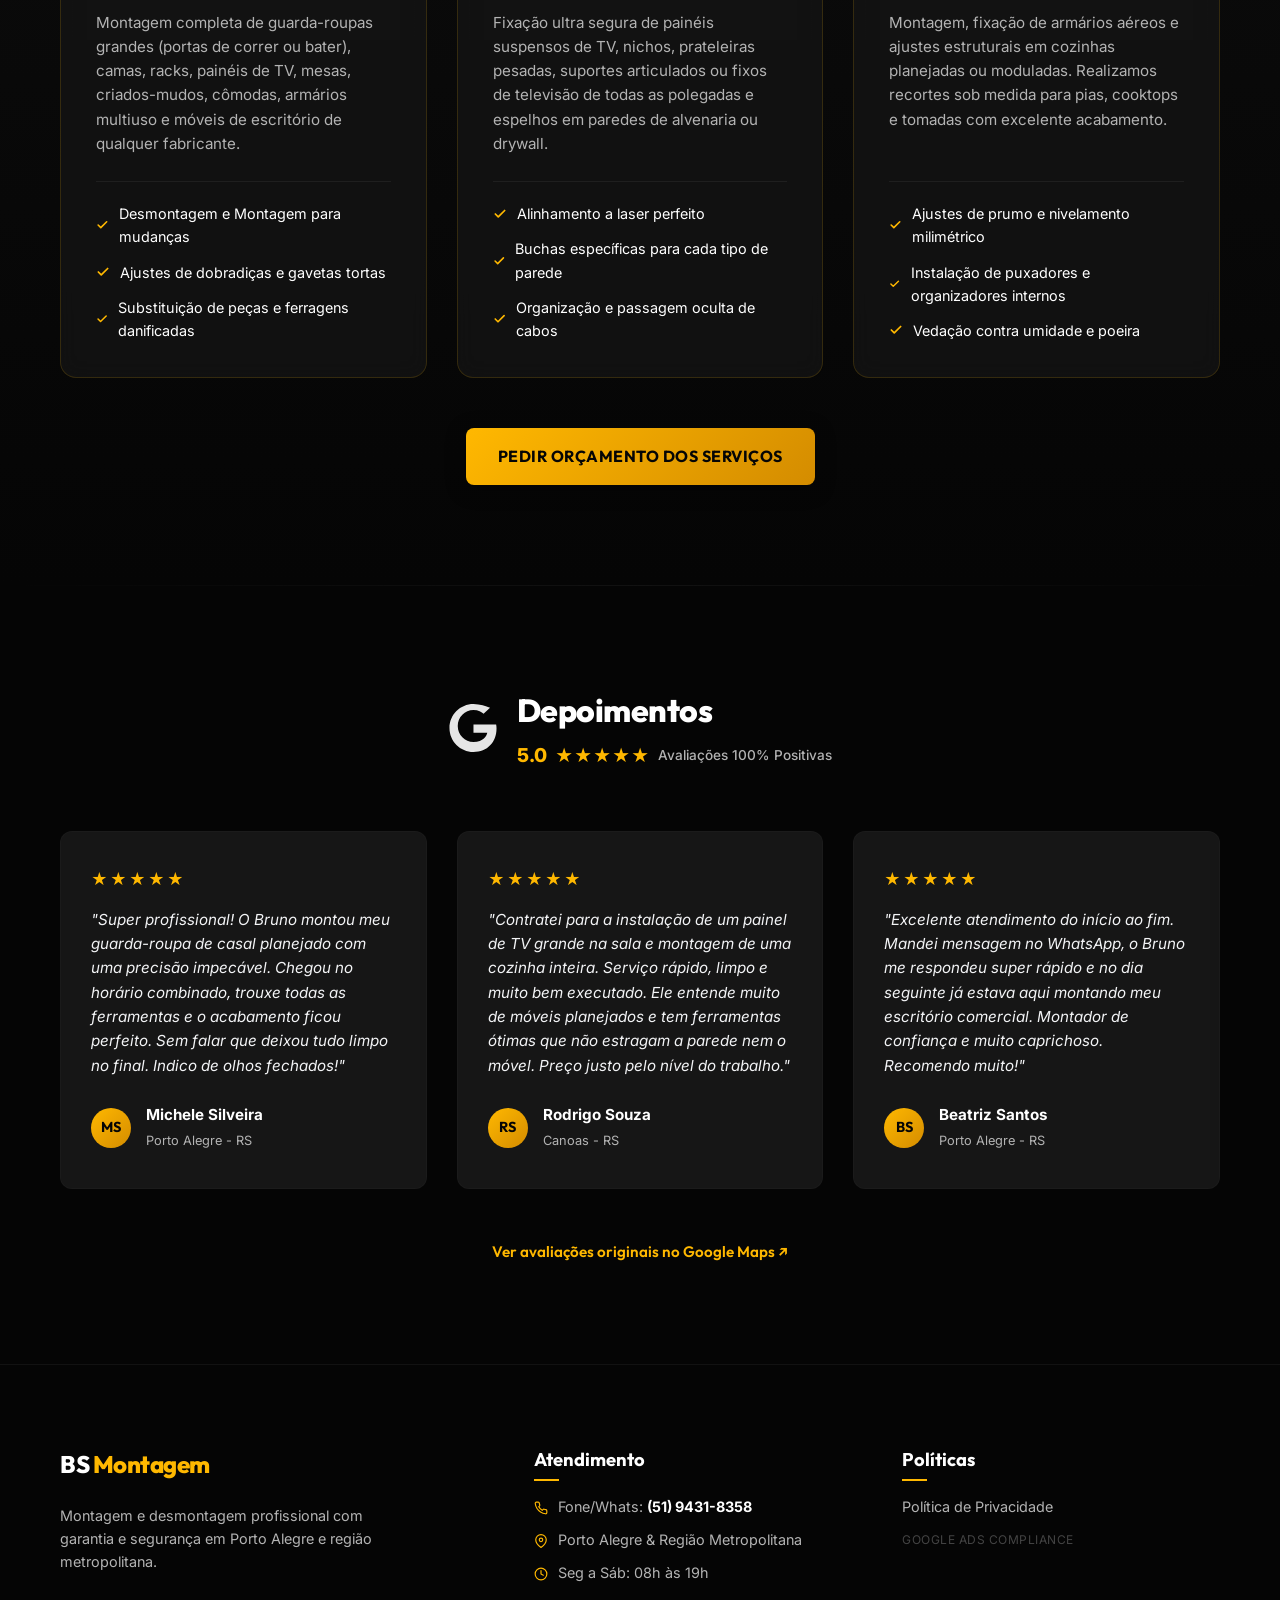
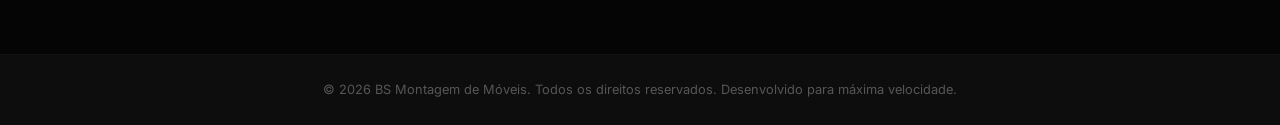
==== commit db63b61a: "refactor: refinamentos mobile-first - remove emojis, foto hero atualizada, botao flutuante WhatsApp," ====
--- a/index.html
+++ b/index.html
@@ -13,10 +13,10 @@
     <meta property="og:title" content="BS Montagem de Móveis | Montador de Móveis em Porto Alegre e Região">
     <meta property="og:description" content="Montagem profissional de móveis residenciais, comerciais e planejados. Ferramentas modernas, serviço garantido e orçamento rápido via WhatsApp.">
     <meta property="og:type" content="website">
-    <meta property="og:image" content="Hero.webp">
-    
-    <!-- Favicon (Simples e Moderno) -->
-    <link rel="icon" type="image/svg+xml" href="data:image/svg+xml,<svg xmlns=%22http://www.w3.org/2000/svg%22 viewBox=%220 0 100 100%22><text y=%22.9em%22 font-size=%2290%22>🛠️</text></svg>">
+    <meta property="og:image" content="Public/Hero.png">
+    
+    <!-- Favicon Premium (Ícone de ferramenta vetorial ultra leve em SVG) -->
+    <link rel="icon" type="image/svg+xml" href="data:image/svg+xml,<svg xmlns=%22http://www.w3.org/2000/svg%22 viewBox=%220 0 100 100%22><rect width=%22100%22 height=%22100%22 rx=%2220%22 fill=%22%230A0A0A%22/><path d=%22M30 70 L70 30 M60 20 L80 40 M25 75 L35 65%22 stroke=%22%23FFB800%22 stroke-width=%2212%22 stroke-linecap=%22round%22/></svg>">
     
     <!-- Google Fonts Preconnect -->
     <link rel="preconnect" href="https://fonts.googleapis.com">
@@ -32,10 +32,9 @@
     <header class="main-header">
         <div class="container header-container">
             <div class="logo">
-                <span class="logo-icon">🛠️</span>
                 <span class="logo-text">BS <span>Montagem</span></span>
             </div>
-            <a href="https://wa.me/555194318358?text=Olá%20Bruno,%20gostaria%20de%20um%20orçamento%20para%20montagem%20de%20móveis." 
+            <a href="https://wa.me/555194318358?text=Ol%C3%A1%2C%20te%20encontrei%20no%20Google%20e%20gostaria%20de%20um%20or%C3%A7amento%21" 
                class="btn-cta btn-header" id="btn-header-whatsapp" target="_blank" rel="noopener">
                 <svg class="icon-whatsapp" viewBox="0 0 24 24" fill="currentColor" xmlns="http://www.w3.org/2000/svg">
                     <path d="M12.012 2c-5.506 0-9.989 4.478-9.99 9.984a9.96 9.96 0 0 0 1.333 4.982L2 22l5.202-1.362a9.923 9.923 0 0 0 4.808 1.226h.003c5.502 0 9.99-4.479 9.991-9.986a9.897 9.897 0 0 0-2.927-7.064A9.9 9.9 0 0 0 12.012 2zm5.72 14.12c-.246.696-1.427 1.258-1.954 1.31-.476.046-.96.223-3.078-.607-2.709-1.062-4.437-3.805-4.572-3.987-.134-.18-.992-1.31-.992-2.5 0-1.19.624-1.77.848-2.014.223-.244.492-.304.656-.304.163 0 .327.002.468.008.148.006.347-.057.544.417.202.489.69 1.678.75 1.798.06.12.1.26.02.42-.08.16-.12.26-.24.4-.12.14-.25.312-.358.42-.12.12-.245.25-.1.5.144.246.643 1.054 1.38 1.71.947.843 1.745 1.106 1.996 1.228.25.12.397.102.545-.068.149-.17.643-.75.815-.998.17-.25.347-.208.58-.12.235.087 1.488.702 1.745.83.256.13.427.194.49.303.06.108.06.63-.186 1.326z"/>
@@ -51,60 +50,58 @@
             <div class="hero-content">
                 <div class="badge-google">
                     <span class="star-rating">★★★★★</span>
-                    <span class="badge-text">5.0 no Google Empresas</span>
+                    <span class="badge-text">5.0 no Google</span>
                 </div>
                 <h1 class="hero-title">BS Montagem de Móveis em toda Grande Porto Alegre.</h1>
                 <p class="hero-subtitle">Móveis residenciais, comerciais e planejados montados com a precisão, agilidade e o capricho que a sua casa merece.</p>
                 
                 <div class="hero-ctas">
-                    <a href="https://wa.me/555194318358?text=Olá%20Bruno,%20gostaria%20de%20um%20orçamento%20para%20montagem%20de%20móveis." 
+                    <a href="https://wa.me/555194318358?text=Ol%C3%A1%2C%20te%20encontrei%20no%20Google%20e%20gostaria%20de%20um%20or%C3%A7amento%21" 
                        class="btn-cta btn-main-pulse" id="btn-hero-whatsapp" target="_blank" rel="noopener">
                         <svg class="icon-whatsapp" viewBox="0 0 24 24" fill="currentColor" xmlns="http://www.w3.org/2000/svg">
                             <path d="M12.012 2c-5.506 0-9.989 4.478-9.99 9.984a9.96 9.96 0 0 0 1.333 4.982L2 22l5.202-1.362a9.923 9.923 0 0 0 4.808 1.226h.003c5.502 0 9.99-4.479 9.991-9.986a9.897 9.897 0 0 0-2.927-7.064A9.9 9.9 0 0 0 12.012 2zm5.72 14.12c-.246.696-1.427 1.258-1.954 1.31-.476.046-.96.223-3.078-.607-2.709-1.062-4.437-3.805-4.572-3.987-.134-.18-.992-1.31-.992-2.5 0-1.19.624-1.77.848-2.014.223-.244.492-.304.656-.304.163 0 .327.002.468.008.148.006.347-.057.544.417.202.489.69 1.678.75 1.798.06.12.1.26.02.42-.08.16-.12.26-.24.4-.12.14-.25.312-.358.42-.12.12-.245.25-.1.5.144.246.643 1.054 1.38 1.71.947.843 1.745 1.106 1.996 1.228.25.12.397.102.545-.068.149-.17.643-.75.815-.998.17-.25.347-.208.58-.12.235.087 1.488.702 1.745.83.256.13.427.194.49.303.06.108.06.63-.186 1.326z"/>
                         </svg>
                         Solicitar Orçamento Grátis
                     </a>
-                    <span class="cta-help-text">⏱️ Resposta rápida no WhatsApp</span>
-                </div>
-
-                <!-- Selos de Confiança Compactos -->
-                <div class="hero-benefits">
-                    <div class="benefit-tag">
-                        <span class="benefit-icon">💬</span> Orçamento Grátis
-                    </div>
-                    <div class="benefit-tag">
-                        <span class="benefit-icon">⚡</span> Atendimento no Mesmo Dia
-                    </div>
-                    <div class="benefit-tag">
-                        <span class="benefit-icon">🛡️</span> Montagem com Garantia
-                    </div>
+                    <span class="cta-help-text">
+                        <svg class="icon-small" viewBox="0 0 24 24" fill="none" stroke="currentColor" stroke-width="2" stroke-linecap="round" stroke-linejoin="round" style="width: 14px; height: 14px; display: inline-block; vertical-align: middle; margin-right: 4px; color: var(--color-yellow-primary);">
+                            <circle cx="12" cy="12" r="10"/><polyline points="12 6 12 12 16 14"/>
+                        </svg>
+                        Resposta rápida no WhatsApp
+                    </span>
                 </div>
             </div>
             
             <div class="hero-image-wrapper">
-                <img src="Hero.webp" alt="Bruno Samuel - Montador de Móveis Profissional" class="hero-image" fetchpriority="high">
+                <img src="Public/Hero.png" alt="Bruno Samuel - Montador de Móveis Profissional" class="hero-image" fetchpriority="high">
             </div>
         </div>
     </section>
 
-    <!-- Seção de Diferenciais (LIFT - Redução de Ansiedade) -->
+    <!-- Seção de Diferenciais (LIFT - Redução de Ansiedade & Textos Super Reduzidos) -->
     <section class="diferenciais-section">
         <div class="container">
             <div class="diferenciais-grid">
                 <div class="diferencial-card">
-                    <div class="dif-icon-wrapper">🛠️</div>
-                    <h3>Ferramentas de Ponta</h3>
-                    <p>Equipamentos de alta tecnologia (incluindo nível a laser e parafusadeiras com controle de torque) para garantir precisão cirúrgica sem arranhar ou danificar seus móveis novos.</p>
+                    <div class="dif-icon-wrapper">
+                        <svg viewBox="0 0 24 24" fill="none" stroke="currentColor" stroke-width="2" stroke-linecap="round" stroke-linejoin="round" class="icon-svg"><path d="M14.7 6.3a1 1 0 0 0 0 1.4l1.6 1.6a1 1 0 0 0 1.4 0l3.77-3.77a6 6 0 0 1-7.94 7.94l-6.91 6.91a2.12 2.12 0 0 1-3-3l6.91-6.91a6 6 0 0 1 7.94-7.94l-3.76 3.76z"/></svg>
+                    </div>
+                    <h3>Equipamentos a Laser</h3>
+                    <p>Montagem milimétrica com nível a laser e ferramentas digitais que evitam qualquer dano às peças.</p>
                 </div>
                 <div class="diferencial-card">
-                    <div class="dif-icon-wrapper">🧹</div>
+                    <div class="dif-icon-wrapper">
+                        <svg viewBox="0 0 24 24" fill="none" stroke="currentColor" stroke-width="2" stroke-linecap="round" stroke-linejoin="round" class="icon-svg"><path d="M12 22c5.523 0 10-4.477 10-10S17.523 2 12 2 2 6.477 2 12s4.477 10 10 10z"/><path d="M12 6v6l4 2"/></svg>
+                    </div>
                     <h3>Pontualidade e Limpeza</h3>
-                    <p>Respeito rigoroso ao horário agendado. Além disso, realizamos toda a limpeza dos resíduos e descarte de caixas, deixando sua casa impecável e pronta para uso imediato.</p>
+                    <p>Respeito rigoroso ao seu horário e descarte completo de todas as caixas e resíduos do local.</p>
                 </div>
                 <div class="diferencial-card">
-                    <div class="dif-icon-wrapper">🔒</div>
-                    <h3>Garantia Absoluta</h3>
-                    <p>Trabalho garantido! Asseguramos o perfeito alinhamento de gavetas, corrediças telescópicas e portas. Se for necessária qualquer regulagem posterior, retornamos sem custos.</p>
+                    <div class="dif-icon-wrapper">
+                        <svg viewBox="0 0 24 24" fill="none" stroke="currentColor" stroke-width="2" stroke-linecap="round" stroke-linejoin="round" class="icon-svg"><rect x="3" y="11" width="18" height="11" rx="2" ry="2"/><path d="M7 11V7a5 5 0 0 1 10 0v4"/></svg>
+                    </div>
+                    <h3>Garantia de Ajuste</h3>
+                    <p>Gavetas, portas e corrediças reguladas perfeitamente. Retorno garantido se precisar de ajuste pós-montagem.</p>
                 </div>
             </div>
         </div>
@@ -124,9 +121,18 @@
                         <h3>Montagem de Móveis</h3>
                         <p>Montagem completa de guarda-roupas grandes (portas de correr ou bater), camas, racks, painéis de TV, mesas, criados-mudos, cômodas, armários multiuso e móveis de escritório de qualquer fabricante.</p>
                         <ul class="service-list">
-                            <li>✔️ Desmontagem e Montagem para mudanças</li>
-                            <li>✔️ Ajustes de dobradiças e gavetas tortas</li>
-                            <li>✔️ Substituição de peças e ferragens danificadas</li>
+                            <li>
+                                <svg class="icon-check" viewBox="0 0 24 24" fill="none" stroke="currentColor" stroke-width="3" stroke-linecap="round" stroke-linejoin="round" style="width: 14px; height: 14px; color: var(--color-yellow-primary);"><polyline points="20 6 9 17 4 12"></polyline></svg>
+                                Desmontagem e Montagem para mudanças
+                            </li>
+                            <li>
+                                <svg class="icon-check" viewBox="0 0 24 24" fill="none" stroke="currentColor" stroke-width="3" stroke-linecap="round" stroke-linejoin="round" style="width: 14px; height: 14px; color: var(--color-yellow-primary);"><polyline points="20 6 9 17 4 12"></polyline></svg>
+                                Ajustes de dobradiças e gavetas tortas
+                            </li>
+                            <li>
+                                <svg class="icon-check" viewBox="0 0 24 24" fill="none" stroke="currentColor" stroke-width="3" stroke-linecap="round" stroke-linejoin="round" style="width: 14px; height: 14px; color: var(--color-yellow-primary);"><polyline points="20 6 9 17 4 12"></polyline></svg>
+                                Substituição de peças e ferragens danificadas
+                            </li>
                         </ul>
                     </div>
                 </div>
@@ -138,9 +144,18 @@
                         <h3>Instalação de Painéis</h3>
                         <p>Fixação ultra segura de painéis suspensos de TV, nichos, prateleiras pesadas, suportes articulados ou fixos de televisão de todas as polegadas e espelhos em paredes de alvenaria ou drywall.</p>
                         <ul class="service-list">
-                            <li>✔️ Alinhamento a laser perfeito</li>
-                            <li>✔️ Buchas específicas para cada tipo de parede</li>
-                            <li>✔️ Organização e passagem oculta de cabos</li>
+                            <li>
+                                <svg class="icon-check" viewBox="0 0 24 24" fill="none" stroke="currentColor" stroke-width="3" stroke-linecap="round" stroke-linejoin="round" style="width: 14px; height: 14px; color: var(--color-yellow-primary);"><polyline points="20 6 9 17 4 12"></polyline></svg>
+                                Alinhamento a laser perfeito
+                            </li>
+                            <li>
+                                <svg class="icon-check" viewBox="0 0 24 24" fill="none" stroke="currentColor" stroke-width="3" stroke-linecap="round" stroke-linejoin="round" style="width: 14px; height: 14px; color: var(--color-yellow-primary);"><polyline points="20 6 9 17 4 12"></polyline></svg>
+                                Buchas específicas para cada tipo de parede
+                            </li>
+                            <li>
+                                <svg class="icon-check" viewBox="0 0 24 24" fill="none" stroke="currentColor" stroke-width="3" stroke-linecap="round" stroke-linejoin="round" style="width: 14px; height: 14px; color: var(--color-yellow-primary);"><polyline points="20 6 9 17 4 12"></polyline></svg>
+                                Organização e passagem oculta de cabos
+                            </li>
                         </ul>
                     </div>
                 </div>
@@ -152,16 +167,25 @@
                         <h3>Cozinhas Planejadas</h3>
                         <p>Montagem, fixação de armários aéreos e ajustes estruturais em cozinhas planejadas ou moduladas. Realizamos recortes sob medida para pias, cooktops e tomadas com excelente acabamento.</p>
                         <ul class="service-list">
-                            <li>✔️ Ajustes de prumo e nivelamento milimétrico</li>
-                            <li>✔️ Instalação de puxadores e organizadores internos</li>
-                            <li>✔️ Vedação contra umidade e poeira</li>
+                            <li>
+                                <svg class="icon-check" viewBox="0 0 24 24" fill="none" stroke="currentColor" stroke-width="3" stroke-linecap="round" stroke-linejoin="round" style="width: 14px; height: 14px; color: var(--color-yellow-primary);"><polyline points="20 6 9 17 4 12"></polyline></svg>
+                                Ajustes de prumo e nivelamento milimétrico
+                            </li>
+                            <li>
+                                <svg class="icon-check" viewBox="0 0 24 24" fill="none" stroke="currentColor" stroke-width="3" stroke-linecap="round" stroke-linejoin="round" style="width: 14px; height: 14px; color: var(--color-yellow-primary);"><polyline points="20 6 9 17 4 12"></polyline></svg>
+                                Instalação de puxadores e organizadores internos
+                            </li>
+                            <li>
+                                <svg class="icon-check" viewBox="0 0 24 24" fill="none" stroke="currentColor" stroke-width="3" stroke-linecap="round" stroke-linejoin="round" style="width: 14px; height: 14px; color: var(--color-yellow-primary);"><polyline points="20 6 9 17 4 12"></polyline></svg>
+                                Vedação contra umidade e poeira
+                            </li>
                         </ul>
                     </div>
                 </div>
             </div>
 
             <div class="services-action">
-                <a href="https://wa.me/555194318358?text=Olá%20Bruno,%20gostaria%20de%20um%20orçamento%20para%20serviço%20de%20montagem." 
+                <a href="https://wa.me/555194318358?text=Ol%C3%A1%2C%20te%20encontrei%20no%20Google%20e%20gostaria%20de%20um%20or%C3%A7amento%21" 
                    class="btn-cta btn-main-pulse" id="btn-services-whatsapp" target="_blank" rel="noopener">
                     Pedir Orçamento dos Serviços
                 </a>
@@ -169,7 +193,7 @@
         </div>
     </section>
 
-    <!-- Seção de Prova Social (Avaliações do Google) -->
+    <!-- Seção de Prova Social (Depoimentos) -->
     <section class="depoimentos-section">
         <div class="container">
             <div class="depoimentos-header">
@@ -178,7 +202,7 @@
                         <path d="M12.24 10.285V14.4h6.887c-.275 1.565-1.88 4.604-6.887 4.604-4.33 0-7.866-3.577-7.866-8s3.536-8 7.866-8c2.46 0 4.105 1.025 5.047 1.926l3.227-3.107C18.39 1.194 15.576 0 12.24 0c-6.63 0-12 5.37-12 12s5.37 12 12 12c6.923 0 11.52-4.87 11.52-11.724 0-.788-.085-1.39-.188-1.99H12.24z"/>
                     </svg>
                     <div>
-                        <h2>O que dizem no Google Empresas</h2>
+                        <h2>Depoimentos</h2>
                         <div class="google-rating">
                             <span class="rating-num">5.0</span>
                             <span class="rating-stars">★★★★★</span>
@@ -242,7 +266,6 @@
         <div class="container footer-container">
             <div class="footer-brand">
                 <div class="logo">
-                    <span class="logo-icon">🛠️</span>
                     <span class="logo-text">BS <span>Montagem</span></span>
                 </div>
                 <p>Montagem e desmontagem profissional com garantia e segurança em Porto Alegre e região metropolitana.</p>
@@ -250,9 +273,18 @@
             
             <div class="footer-info">
                 <h4>Atendimento</h4>
-                <p>📞 Fone/Whats: <strong>(51) 9431-8358</strong></p>
-                <p>📍 Porto Alegre & Região Metropolitana</p>
-                <p>⏰ Seg a Sáb: 08h às 19h</p>
+                <p>
+                    <svg class="icon-footer-info" viewBox="0 0 24 24" fill="none" stroke="currentColor" stroke-width="2" stroke-linecap="round" stroke-linejoin="round" style="width: 14px; height: 14px; margin-right: 6px; color: var(--color-yellow-primary); vertical-align: middle;"><path d="M22 16.92v3a2 2 0 0 1-2.18 2 19.79 19.79 0 0 1-8.63-3.07 19.5 19.5 0 0 1-6-6 19.79 19.79 0 0 1-3.07-8.67A2 2 0 0 1 4.11 2h3a2 2 0 0 1 2 1.72 12.84 12.84 0 0 0 .7 2.81 2 2 0 0 1-.45 2.11L8.09 9.91a16 16 0 0 0 6 6l1.27-1.27a2 2 0 0 1 2.11-.45 12.84 12.84 0 0 0 2.81.7A2 2 0 0 1 22 16.92z"/></svg>
+                    Fone/Whats: <strong>(51) 9431-8358</strong>
+                </p>
+                <p>
+                    <svg class="icon-footer-info" viewBox="0 0 24 24" fill="none" stroke="currentColor" stroke-width="2" stroke-linecap="round" stroke-linejoin="round" style="width: 14px; height: 14px; margin-right: 6px; color: var(--color-yellow-primary); vertical-align: middle;"><path d="M21 10c0 7-9 13-9 13s-9-6-9-13a9 9 0 0 1 18 0z"/><circle cx="12" cy="10" r="3"/></svg>
+                    Porto Alegre & Região Metropolitana
+                </p>
+                <p>
+                    <svg class="icon-footer-info" viewBox="0 0 24 24" fill="none" stroke="currentColor" stroke-width="2" stroke-linecap="round" stroke-linejoin="round" style="width: 14px; height: 14px; margin-right: 6px; color: var(--color-yellow-primary); vertical-align: middle;"><circle cx="12" cy="12" r="10"/><polyline points="12 6 12 12 16 14"/></svg>
+                    Seg a Sáb: 08h às 19h
+                </p>
             </div>
             
             <div class="footer-links">
@@ -266,5 +298,13 @@
         </div>
     </footer>
 
+    <!-- Botão Flutuante Pulsante (Dedão Zone) -->
+    <a href="https://wa.me/555194318358?text=Ol%C3%A1%2C%20te%20encontrei%20no%20Google%20e%20gostaria%20de%20um%20or%C3%A7amento%21" 
+       class="btn-whatsapp-flutuante" id="btn-whatsapp-flutuante" target="_blank" rel="noopener" aria-label="Solicitar Orçamento no WhatsApp">
+        <svg viewBox="0 0 24 24" fill="currentColor" xmlns="http://www.w3.org/2000/svg">
+            <path d="M12.012 2c-5.506 0-9.989 4.478-9.99 9.984a9.96 9.96 0 0 0 1.333 4.982L2 22l5.202-1.362a9.923 9.923 0 0 0 4.808 1.226h.003c5.502 0 9.99-4.479 9.991-9.986a9.897 9.897 0 0 0-2.927-7.064A9.9 9.9 0 0 0 12.012 2zm5.72 14.12c-.246.696-1.427 1.258-1.954 1.31-.476.046-.96.223-3.078-.607-2.709-1.062-4.437-3.805-4.572-3.987-.134-.18-.992-1.31-.992-2.5 0-1.19.624-1.77.848-2.014.223-.244.492-.304.656-.304.163 0 .327.002.468.008.148.006.347-.057.544.417.202.489.69 1.678.75 1.798.06.12.1.26.02.42-.08.16-.12.26-.24.4-.12.14-.25.312-.358.42-.12.12-.245.25-.1.5.144.246.643 1.054 1.38 1.71.947.843 1.745 1.106 1.996 1.228.25.12.397.102.545-.068.149-.17.643-.75.815-.998.17-.25.347-.208.58-.12.235.087 1.488.702 1.745.83.256.13.427.194.49.303.06.108.06.63-.186 1.326z"/>
+        </svg>
+    </a>
+
 </body>
 </html>
--- a/style.css
+++ b/style.css
@@ -770,8 +770,76 @@
     color: rgba(255, 255, 255, 0.3);
 }
 
+
 /* ==========================================================================
-   MÍDIA QUERIES - RESPONSIVIDADE EXCELENTE
+   ÍCONES VETORIAIS LEVES & BOTÃO FLUTUANTE (DEDÃO ZONE)
+   ========================================================================== */
+
+/* Estilo dos novos ícones SVG nos diferenciais */
+.icon-svg {
+    width: 38px;
+    height: 38px;
+    color: var(--color-yellow-primary);
+    stroke: var(--color-yellow-primary);
+    stroke-width: 2.2;
+    stroke-linecap: round;
+    stroke-linejoin: round;
+    fill: none;
+    display: inline-block;
+    transition: var(--transition-fast);
+}
+
+.diferencial-card:hover .icon-svg {
+    transform: scale(1.1);
+    color: #FFFFFF;
+    stroke: #FFFFFF;
+}
+
+/* Botão Flutuante do WhatsApp Pulsante na Dedão Zone */
+.btn-whatsapp-flutuante {
+    position: fixed;
+    bottom: 25px;
+    right: 25px;
+    width: 60px;
+    height: 60px;
+    background-color: #25D366; /* Verde do WhatsApp */
+    color: var(--color-white);
+    border-radius: 50%;
+    display: flex;
+    align-items: center;
+    justify-content: center;
+    box-shadow: 0 4px 15px rgba(37, 211, 102, 0.4);
+    z-index: 999;
+    text-decoration: none;
+    transition: var(--transition-smooth);
+    animation: pulseWhatsapp 2s infinite;
+}
+
+.btn-whatsapp-flutuante:hover {
+    transform: scale(1.1);
+    background-color: #20BA56;
+    box-shadow: 0 6px 20px rgba(37, 211, 102, 0.6);
+}
+
+.btn-whatsapp-flutuante svg {
+    width: 32px;
+    height: 32px;
+}
+
+@keyframes pulseWhatsapp {
+    0% {
+        box-shadow: 0 0 0 0 rgba(37, 211, 102, 0.5);
+    }
+    70% {
+        box-shadow: 0 0 0 15px rgba(37, 211, 102, 0);
+    }
+    100% {
+        box-shadow: 0 0 0 0 rgba(37, 211, 102, 0);
+    }
+}
+
+/* ==========================================================================
+   MÍDIA QUERIES - RESPONSIVIDADE & MOBILE-FIRST
    ========================================================================== */
 
 @media (max-width: 1024px) {
@@ -786,115 +854,174 @@
 
 @media (max-width: 768px) {
     .main-header {
-        padding: 12px 0;
+        padding: 10px 0;
     }
     
     .logo-text {
-        font-size: 1.3rem;
+        font-size: 1.4rem;
     }
     
     .btn-header {
-        padding: 8px 16px;
+        padding: 8px 14px;
         font-size: 0.8rem;
     }
     
-    /* Hero Responsivo Móvel */
+    /* Hero Responsivo Mobile-First (Foto abaixo da Headline) */
     .hero-section {
-        padding-top: 120px;
-        padding-bottom: 60px;
+        padding-top: 110px;
+        padding-bottom: 50px;
     }
     
     .hero-container {
+        display: grid;
         grid-template-columns: 1fr;
+        grid-template-areas: 
+            "badge"
+            "title"
+            "image"
+            "subtitle"
+            "ctas";
         text-align: center;
-        gap: 40px;
+        gap: 25px;
     }
     
     .badge-google {
-        margin-bottom: 18px;
+        grid-area: badge;
+        margin-bottom: 0;
+        justify-self: center;
     }
     
     .hero-title {
-        font-size: 2.2rem;
-        margin-bottom: 15px;
+        grid-area: title;
+        font-size: 2.1rem;
+        margin-bottom: 0;
+        letter-spacing: -0.5px;
+    }
+    
+    .hero-image-wrapper {
+        grid-area: image;
+        order: unset;
+        display: flex;
+        justify-content: center;
+        margin: 5px 0;
+    }
+    
+    .hero-image {
+        max-width: 280px;
+        aspect-ratio: 4 / 5;
+        border-radius: 12px;
+        box-shadow: 0 10px 30px rgba(0, 0, 0, 0.7);
     }
     
     .hero-subtitle {
+        grid-area: subtitle;
         font-size: 1rem;
-        margin-bottom: 25px;
+        margin-bottom: 0;
         margin-right: auto;
         margin-left: auto;
+        max-width: 100%;
+        line-height: 1.5;
     }
     
     .hero-ctas {
+        grid-area: ctas;
         align-items: center;
         width: 100%;
+        margin-bottom: 0;
+        gap: 15px;
     }
     
     .btn-cta {
         width: 100%;
         max-width: 320px;
-    }
-    
-    .hero-benefits {
-        justify-content: center;
-    }
-    
-    .hero-image-wrapper {
-        order: -1; /* Foto aparece acima do texto no celular para conexão visual rápida */
-    }
-    
-    .hero-image {
-        max-width: 290px;
-        aspect-ratio: 4 / 5;
+        padding: 14px 28px;
+        font-size: 0.95rem;
     }
     
     /* Diferenciais Responsivos */
     .diferenciais-section {
-        padding: 60px 0;
+        padding: 50px 0;
     }
     
     .diferenciais-grid {
         grid-template-columns: 1fr;
-        gap: 20px;
+        gap: 16px;
     }
     
     .diferencial-card {
-        padding: 30px 20px;
+        padding: 24px 20px;
+        text-align: center;
+    }
+    
+    .dif-icon-wrapper {
+        margin-bottom: 12px;
+    }
+    
+    .diferencial-card h3 {
+        font-size: 1.25rem;
+        margin-bottom: 8px;
+    }
+    
+    .diferencial-card p {
+        font-size: 0.9rem;
     }
     
     /* Serviços Responsivos */
     .services-section {
-        padding: 80px 0;
+        padding: 70px 0;
     }
     
     .section-title {
-        font-size: 2rem;
+        font-size: 1.8rem;
     }
     
     .section-subtitle {
         font-size: 0.95rem;
-        margin-bottom: 40px;
+        margin-bottom: 30px;
+        padding: 0 10px;
     }
     
     .services-grid {
         grid-template-columns: 1fr;
-        gap: 25px;
+        gap: 20px;
     }
     
     .service-content {
-        padding: 25px;
+        padding: 24px 20px;
+    }
+    
+    .service-card h3 {
+        font-size: 1.35rem;
+        margin-bottom: 10px;
+    }
+    
+    .service-card p {
+        font-size: 0.9rem;
+        margin-bottom: 20px;
+    }
+    
+    .service-list {
+        padding-top: 15px;
+        gap: 10px;
+    }
+    
+    .service-list li {
+        font-size: 0.85rem;
+    }
+    
+    .services-action {
+        margin-top: 30px;
     }
     
     /* Avaliações Responsivas */
     .depoimentos-section {
-        padding: 80px 0;
+        padding: 70px 0;
     }
     
     .g-logo-wrapper {
         flex-direction: column;
         text-align: center;
-        gap: 10px;
+        gap: 8px;
     }
     
     .g-logo-wrapper h2 {
@@ -903,17 +1030,22 @@
     
     .depoimentos-grid {
         grid-template-columns: 1fr;
-        gap: 25px;
+        gap: 20px;
     }
     
     .depoimento-card {
-        padding: 25px 20px;
+        padding: 24px 20px;
+    }
+    
+    .depoimento-text {
+        font-size: 0.9rem;
+        margin-bottom: 20px;
     }
     
     /* Footer Responsivo */
     .footer-container {
         grid-template-columns: 1fr;
-        gap: 40px;
+        gap: 30px;
         text-align: center;
     }
     
@@ -932,3 +1064,19 @@
         transform: translateX(-50%);
     }
 }
+
+/* Evitar embaralhamento da logo no cabeçalho em celulares pequenos */
+@media (max-width: 480px) {
+    .btn-header {
+        display: none; /* Oculta o botão do header, pois o botão flutuante e os CTAs principais já cobrem a conversão */
+    }
+    
+    .header-container {
+        justify-content: center; /* Centraliza a logo no mobile para um visual premium */
+    }
+    
+    .logo-text {
+        font-size: 1.3rem;
+    }
+}
+
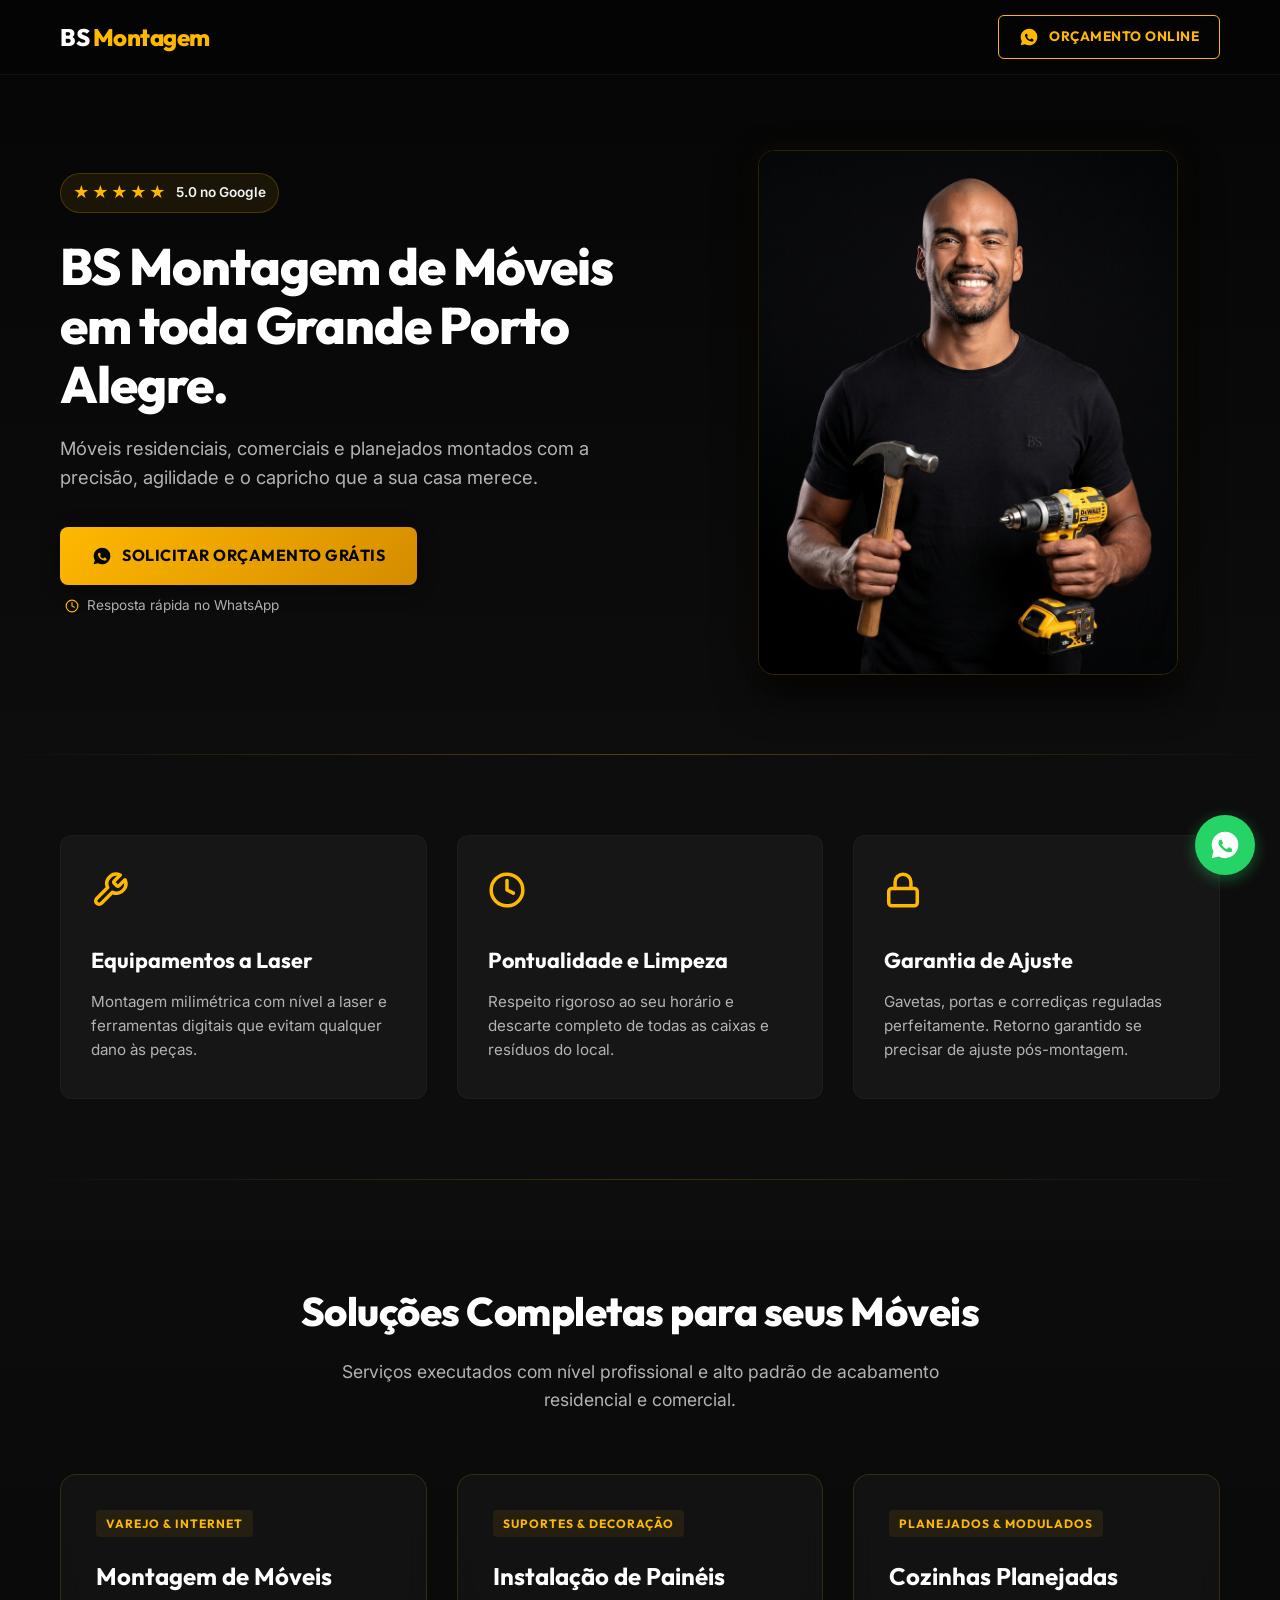
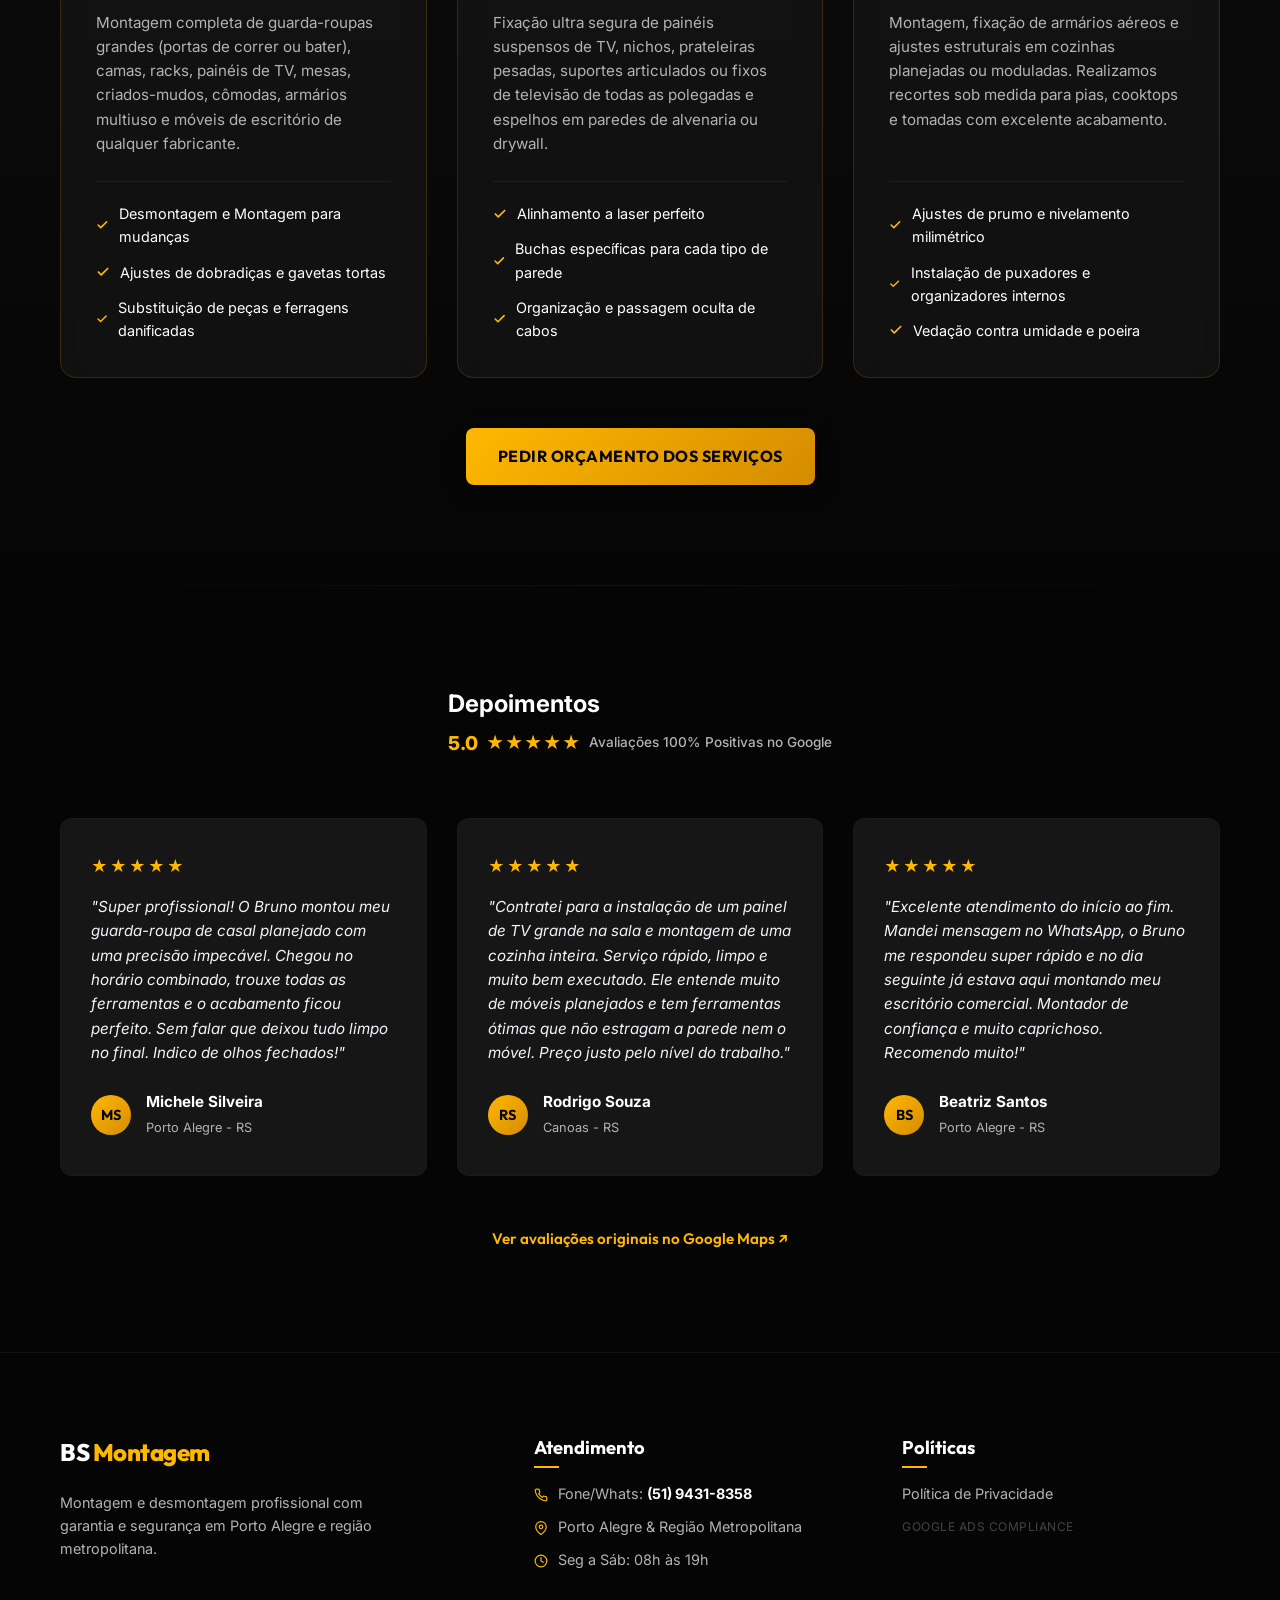
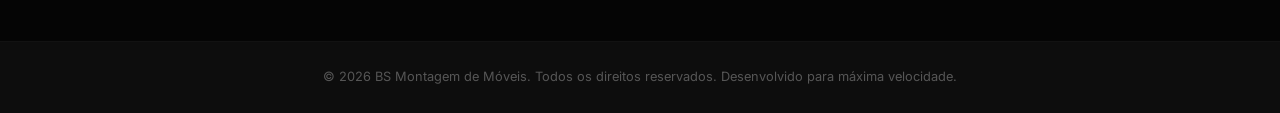
==== commit 195c0256: "fix: respiro mobile na hero, remove icone G do Google nos depoimentos" ====
--- a/index.html
+++ b/index.html
@@ -197,17 +197,12 @@
     <section class="depoimentos-section">
         <div class="container">
             <div class="depoimentos-header">
-                <div class="g-logo-wrapper">
-                    <svg class="icon-google" viewBox="0 0 24 24" fill="currentColor" xmlns="http://www.w3.org/2000/svg">
-                        <path d="M12.24 10.285V14.4h6.887c-.275 1.565-1.88 4.604-6.887 4.604-4.33 0-7.866-3.577-7.866-8s3.536-8 7.866-8c2.46 0 4.105 1.025 5.047 1.926l3.227-3.107C18.39 1.194 15.576 0 12.24 0c-6.63 0-12 5.37-12 12s5.37 12 12 12c6.923 0 11.52-4.87 11.52-11.724 0-.788-.085-1.39-.188-1.99H12.24z"/>
-                    </svg>
-                    <div>
-                        <h2>Depoimentos</h2>
-                        <div class="google-rating">
-                            <span class="rating-num">5.0</span>
-                            <span class="rating-stars">★★★★★</span>
-                            <span class="rating-count">Avaliações 100% Positivas</span>
-                        </div>
+                <div>
+                    <h2>Depoimentos</h2>
+                    <div class="google-rating">
+                        <span class="rating-num">5.0</span>
+                        <span class="rating-stars">★★★★★</span>
+                        <span class="rating-count">Avaliações 100% Positivas no Google</span>
                     </div>
                 </div>
             </div>
--- a/style.css
+++ b/style.css
@@ -868,7 +868,7 @@
     
     /* Hero Responsivo Mobile-First (Foto abaixo da Headline) */
     .hero-section {
-        padding-top: 110px;
+        padding-top: 130px;
         padding-bottom: 50px;
     }
     
@@ -929,6 +929,7 @@
         width: 100%;
         margin-bottom: 0;
         gap: 15px;
+        margin-top: 8px;
     }
     
     .btn-cta {
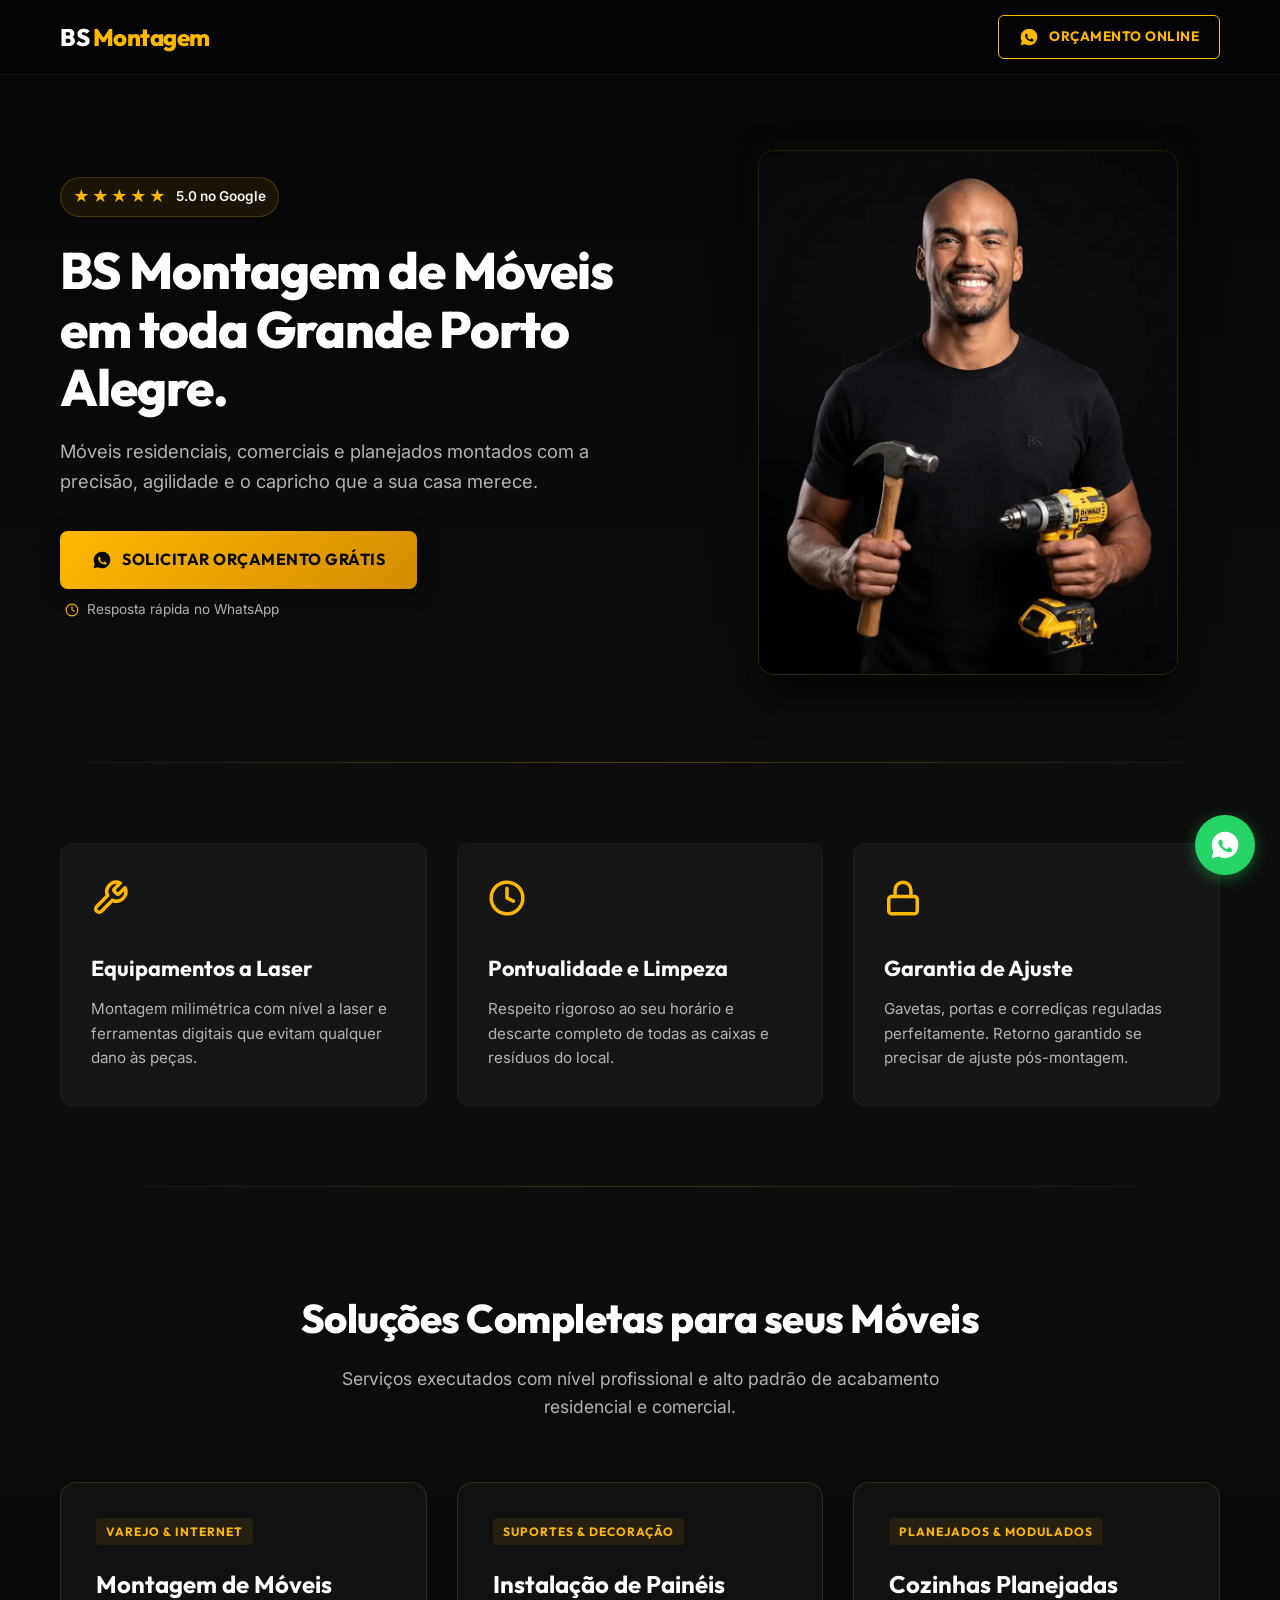
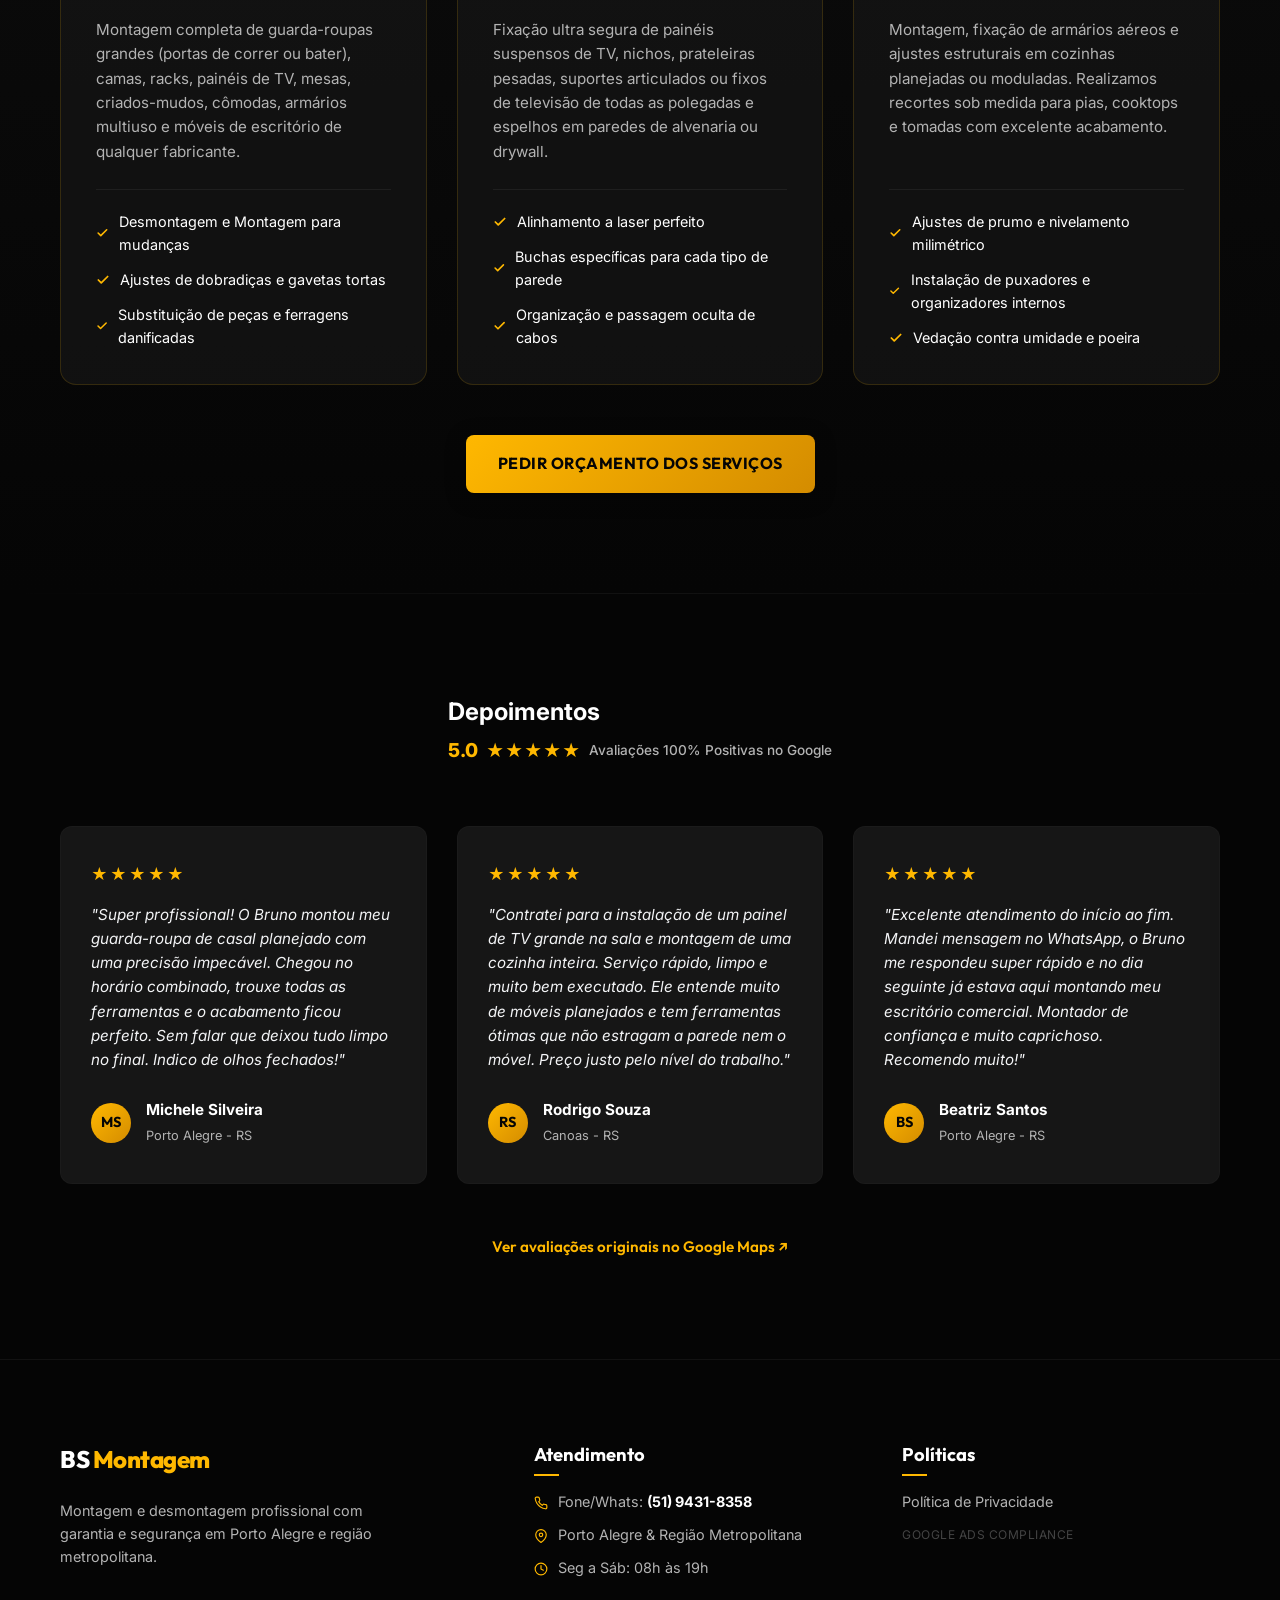
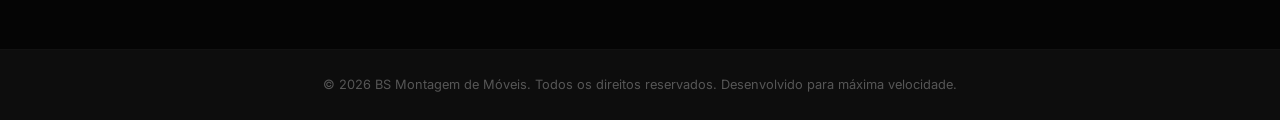
==== commit c40dd026: "perf: optimize web performance by inlining critical CSS, deferring stylesheet loading, upgrading to " ====
--- a/index.html
+++ b/index.html
@@ -13,7 +13,7 @@
     <meta property="og:title" content="BS Montagem de Móveis | Montador de Móveis em Porto Alegre e Região">
     <meta property="og:description" content="Montagem profissional de móveis residenciais, comerciais e planejados. Ferramentas modernas, serviço garantido e orçamento rápido via WhatsApp.">
     <meta property="og:type" content="website">
-    <meta property="og:image" content="Public/Hero.png">
+    <meta property="og:image" content="Public/Hero.webp">
     
     <!-- Favicon Premium (Ícone de ferramenta vetorial ultra leve em SVG) -->
     <link rel="icon" type="image/svg+xml" href="data:image/svg+xml,<svg xmlns=%22http://www.w3.org/2000/svg%22 viewBox=%220 0 100 100%22><rect width=%22100%22 height=%22100%22 rx=%2220%22 fill=%22%230A0A0A%22/><path d=%22M30 70 L70 30 M60 20 L80 40 M25 75 L35 65%22 stroke=%22%23FFB800%22 stroke-width=%2212%22 stroke-linecap=%22round%22/></svg>">
@@ -23,8 +23,41 @@
     <link rel="preconnect" href="https://fonts.gstatic.com" crossorigin>
     <link href="https://fonts.googleapis.com/css2?family=Inter:wght@300;400;500;600;700&family=Outfit:wght@400;500;600;700;800&display=swap" rel="stylesheet">
     
-    <!-- Estilo Principal -->
-    <link rel="stylesheet" href="style.css">
+    <!-- Critical CSS Inline (acima da dobra) -->
+    <style>
+        *,*::before,*::after{box-sizing:border-box;margin:0;padding:0}
+        html{scroll-behavior:smooth;text-rendering:optimizeLegibility;-webkit-font-smoothing:antialiased}
+        body{background-color:#050505;color:#fff;font-family:'Inter',-apple-system,BlinkMacSystemFont,"Segoe UI",Roboto,sans-serif;font-size:16px;line-height:1.6;overflow-x:hidden}
+        :root{--color-black-pure:#050505;--color-black-deep:#0D0D0D;--color-black-light:#161616;--color-yellow-primary:#FFB800;--color-yellow-secondary:#D48C00;--color-white:#FFF;--color-gray-light:#F3F4F6;--color-gray-text:#B3B3B3;--font-titles:'Outfit',-apple-system,BlinkMacSystemFont,"Segoe UI",Roboto,sans-serif;--font-body:'Inter',-apple-system,BlinkMacSystemFont,"Segoe UI",Roboto,sans-serif;--glass-bg:rgba(22,22,22,0.7);--glass-border:rgba(255,184,0,0.15);--glass-border-hover:rgba(255,184,0,0.4);--transition-fast:all 0.2s cubic-bezier(0.4,0,0.2,1);--transition-smooth:all 0.4s cubic-bezier(0.4,0,0.2,1)}
+        .container{width:100%;max-width:1200px;margin:0 auto;padding:0 20px}
+        .btn-cta{display:inline-flex;align-items:center;justify-content:center;gap:10px;font-family:var(--font-titles);font-weight:700;font-size:1rem;text-transform:uppercase;letter-spacing:.5px;text-decoration:none;padding:16px 32px;border-radius:8px;border:none;cursor:pointer;transition:var(--transition-smooth);box-shadow:0 4px 20px rgba(0,0,0,0.4)}
+        .btn-main-pulse{background:linear-gradient(135deg,var(--color-yellow-primary),var(--color-yellow-secondary));color:var(--color-black-pure)}
+        .btn-main-pulse:hover{transform:translateY(-2px);box-shadow:0 8px 25px rgba(255,184,0,0.4)}
+        .icon-whatsapp{width:20px;height:20px}
+        .main-header{background-color:rgba(5,5,5,0.95);border-bottom:1px solid rgba(255,255,255,0.05);position:fixed;top:0;left:0;right:0;z-index:100;padding:15px 0;transition:var(--transition-fast)}
+        .header-container{display:flex;justify-content:space-between;align-items:center}
+        .logo{display:flex;align-items:center;gap:8px}
+        .logo-text{font-family:var(--font-titles);font-weight:800;font-size:1.5rem;color:var(--color-white);letter-spacing:-0.5px}
+        .logo-text span{color:var(--color-yellow-primary)}
+        .btn-header{padding:10px 20px;font-size:.85rem;border-radius:6px;background:transparent;color:var(--color-yellow-primary);border:1.5px solid var(--color-yellow-primary);box-shadow:none}
+        .btn-header:hover{background-color:var(--color-yellow-primary);color:var(--color-black-pure)}
+        .hero-section{position:relative;padding-top:150px;padding-bottom:80px;background:linear-gradient(180deg,var(--color-black-pure),var(--color-black-deep));overflow:hidden}
+        .hero-container{display:grid;grid-template-columns:1.1fr 0.9fr;gap:40px;align-items:center}
+        .hero-content{grid-column:1}
+        .badge-google{display:inline-flex;align-items:center;gap:8px;background-color:rgba(255,184,0,0.08);border:1px solid rgba(255,184,0,0.2);padding:6px 12px;border-radius:50px;margin-bottom:24px}
+        .star-rating{color:var(--color-yellow-primary);font-weight:700;letter-spacing:2px}
+        .badge-text{font-size:.85rem;font-weight:600;color:var(--color-gray-light)}
+        .hero-title{font-family:var(--font-titles);font-size:3.2rem;font-weight:800;line-height:1.15;color:var(--color-white);margin-bottom:20px;letter-spacing:-1px}
+        .hero-subtitle{font-size:1.15rem;color:var(--color-gray-text);margin-bottom:35px;max-width:580px}
+        .hero-ctas{display:flex;flex-direction:column;align-items:flex-start;gap:10px;margin-bottom:35px}
+        .cta-help-text{font-size:.85rem;color:var(--color-gray-text);padding-left:5px}
+        .hero-image-wrapper{grid-column:2;display:flex;justify-content:center;align-items:center}
+        .hero-image{width:100%;max-width:420px;height:auto;aspect-ratio:4/5;object-fit:cover;border-radius:16px;border:1px solid rgba(255,184,0,0.15);box-shadow:0 20px 40px rgba(0,0,0,0.8)}
+    </style>
+    
+    <!-- Full CSS carregado assíncrono (não bloqueia renderização) -->
+    <link rel="preload" href="style.css" as="style" onload="this.onload=null;this.rel='stylesheet'">
+    <noscript><link rel="stylesheet" href="style.css"></noscript>
 </head>
 <body>
 
@@ -73,7 +106,10 @@
             </div>
             
             <div class="hero-image-wrapper">
-                <img src="Public/Hero.png" alt="Bruno Samuel - Montador de Móveis Profissional" class="hero-image" fetchpriority="high">
+                <picture>
+                    <source srcset="Public/Hero.webp" type="image/webp">
+                    <img src="Public/Hero.webp" alt="Bruno Samuel - Montador de Móveis Profissional" class="hero-image" fetchpriority="high" width="420" height="525">
+                </picture>
             </div>
         </div>
     </section>
--- a/style.css
+++ b/style.css
@@ -94,7 +94,7 @@
     position: relative;
     z-index: 1;
     overflow: hidden;
-    animation: btnPulse 2s infinite;
+    /* animation removida por performance */
 }
 
 .btn-main-pulse:hover {
@@ -107,19 +107,6 @@
     transform: translateY(0);
 }
 
-/* Animação do Brilho e Pulso do Botão */
-@keyframes btnPulse {
-    0% {
-        box-shadow: 0 0 0 0 rgba(255, 184, 0, 0.4);
-    }
-    70% {
-        box-shadow: 0 0 0 12px rgba(255, 184, 0, 0);
-    }
-    100% {
-        box-shadow: 0 0 0 0 rgba(255, 184, 0, 0);
-    }
-}
-
 .icon-whatsapp {
     width: 20px;
     height: 20px;
@@ -130,8 +117,8 @@
    ========================================================================== */
 
 .main-header {
-    background-color: rgba(5, 5, 5, 0.85);
-    backdrop-filter: blur(8px);
+    background-color: rgba(5, 5, 5, 0.95);
+    /* backdrop-filter removido por performance */
     border-bottom: 1px solid rgba(255, 255, 255, 0.05);
     position: fixed;
     top: 0;
@@ -436,8 +423,7 @@
 /* Estilo Glassmorphism Premium nos Cards */
 .service-card {
     background: var(--glass-bg);
-    backdrop-filter: blur(10px);
-    -webkit-backdrop-filter: blur(10px);
+    /* backdrop-filter removido por performance */
     border: 1px solid var(--glass-border);
     border-radius: 16px;
     overflow: hidden;
@@ -812,7 +798,7 @@
     z-index: 999;
     text-decoration: none;
     transition: var(--transition-smooth);
-    animation: pulseWhatsapp 2s infinite;
+    /* animation removida por performance */
 }
 
 .btn-whatsapp-flutuante:hover {
@@ -824,18 +810,6 @@
 .btn-whatsapp-flutuante svg {
     width: 32px;
     height: 32px;
-}
-
-@keyframes pulseWhatsapp {
-    0% {
-        box-shadow: 0 0 0 0 rgba(37, 211, 102, 0.5);
-    }
-    70% {
-        box-shadow: 0 0 0 15px rgba(37, 211, 102, 0);
-    }
-    100% {
-        box-shadow: 0 0 0 0 rgba(37, 211, 102, 0);
-    }
 }
 
 /* ==========================================================================
--- a/style.css
+++ b/style.css
@@ -94,7 +94,7 @@
     position: relative;
     z-index: 1;
     overflow: hidden;
-    animation: btnPulse 2s infinite;
+    /* animation removida por performance */
 }
 
 .btn-main-pulse:hover {
@@ -107,19 +107,6 @@
     transform: translateY(0);
 }
 
-/* Animação do Brilho e Pulso do Botão */
-@keyframes btnPulse {
-    0% {
-        box-shadow: 0 0 0 0 rgba(255, 184, 0, 0.4);
-    }
-    70% {
-        box-shadow: 0 0 0 12px rgba(255, 184, 0, 0);
-    }
-    100% {
-        box-shadow: 0 0 0 0 rgba(255, 184, 0, 0);
-    }
-}
-
 .icon-whatsapp {
     width: 20px;
     height: 20px;
@@ -130,8 +117,8 @@
    ========================================================================== */
 
 .main-header {
-    background-color: rgba(5, 5, 5, 0.85);
-    backdrop-filter: blur(8px);
+    background-color: rgba(5, 5, 5, 0.95);
+    /* backdrop-filter removido por performance */
     border-bottom: 1px solid rgba(255, 255, 255, 0.05);
     position: fixed;
     top: 0;
@@ -436,8 +423,7 @@
 /* Estilo Glassmorphism Premium nos Cards */
 .service-card {
     background: var(--glass-bg);
-    backdrop-filter: blur(10px);
-    -webkit-backdrop-filter: blur(10px);
+    /* backdrop-filter removido por performance */
     border: 1px solid var(--glass-border);
     border-radius: 16px;
     overflow: hidden;
@@ -812,7 +798,7 @@
     z-index: 999;
     text-decoration: none;
     transition: var(--transition-smooth);
-    animation: pulseWhatsapp 2s infinite;
+    /* animation removida por performance */
 }
 
 .btn-whatsapp-flutuante:hover {
@@ -824,18 +810,6 @@
 .btn-whatsapp-flutuante svg {
     width: 32px;
     height: 32px;
-}
-
-@keyframes pulseWhatsapp {
-    0% {
-        box-shadow: 0 0 0 0 rgba(37, 211, 102, 0.5);
-    }
-    70% {
-        box-shadow: 0 0 0 15px rgba(37, 211, 102, 0);
-    }
-    100% {
-        box-shadow: 0 0 0 0 rgba(37, 211, 102, 0);
-    }
 }
 
 /* ==========================================================================
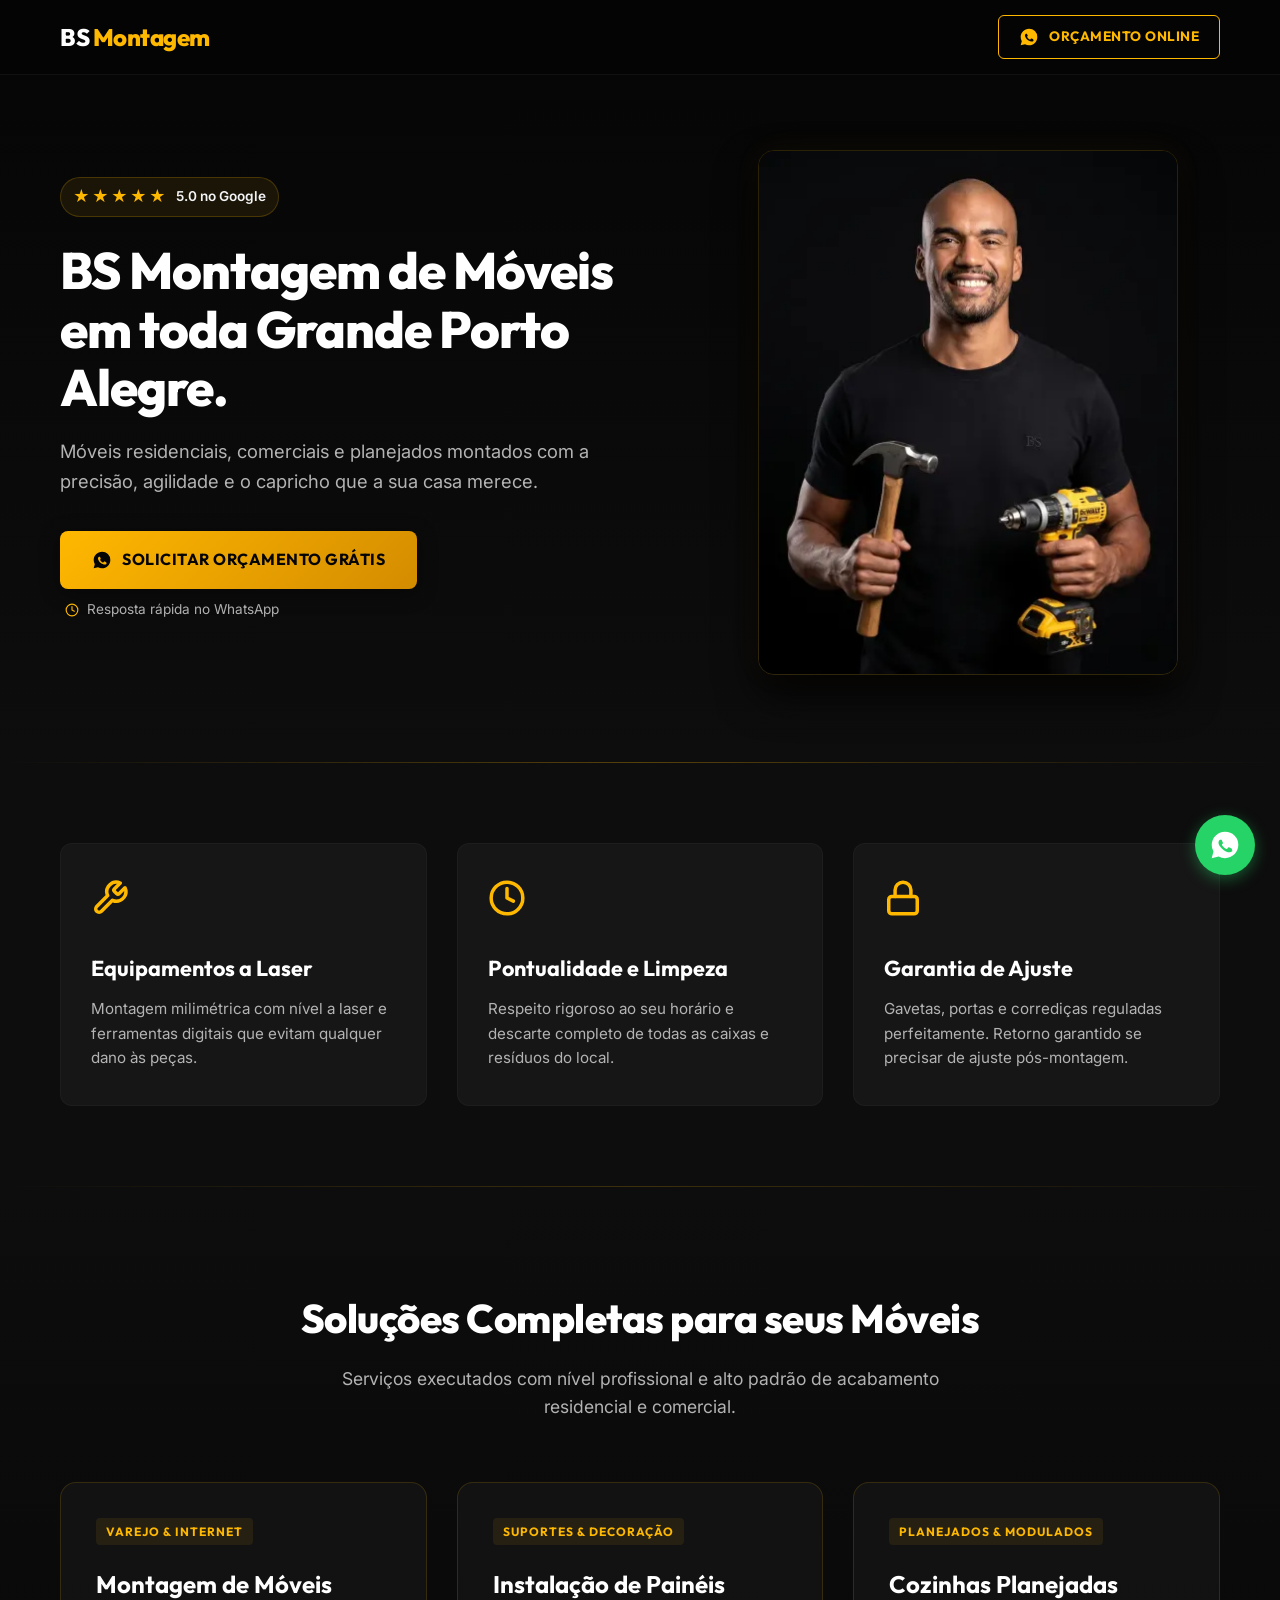
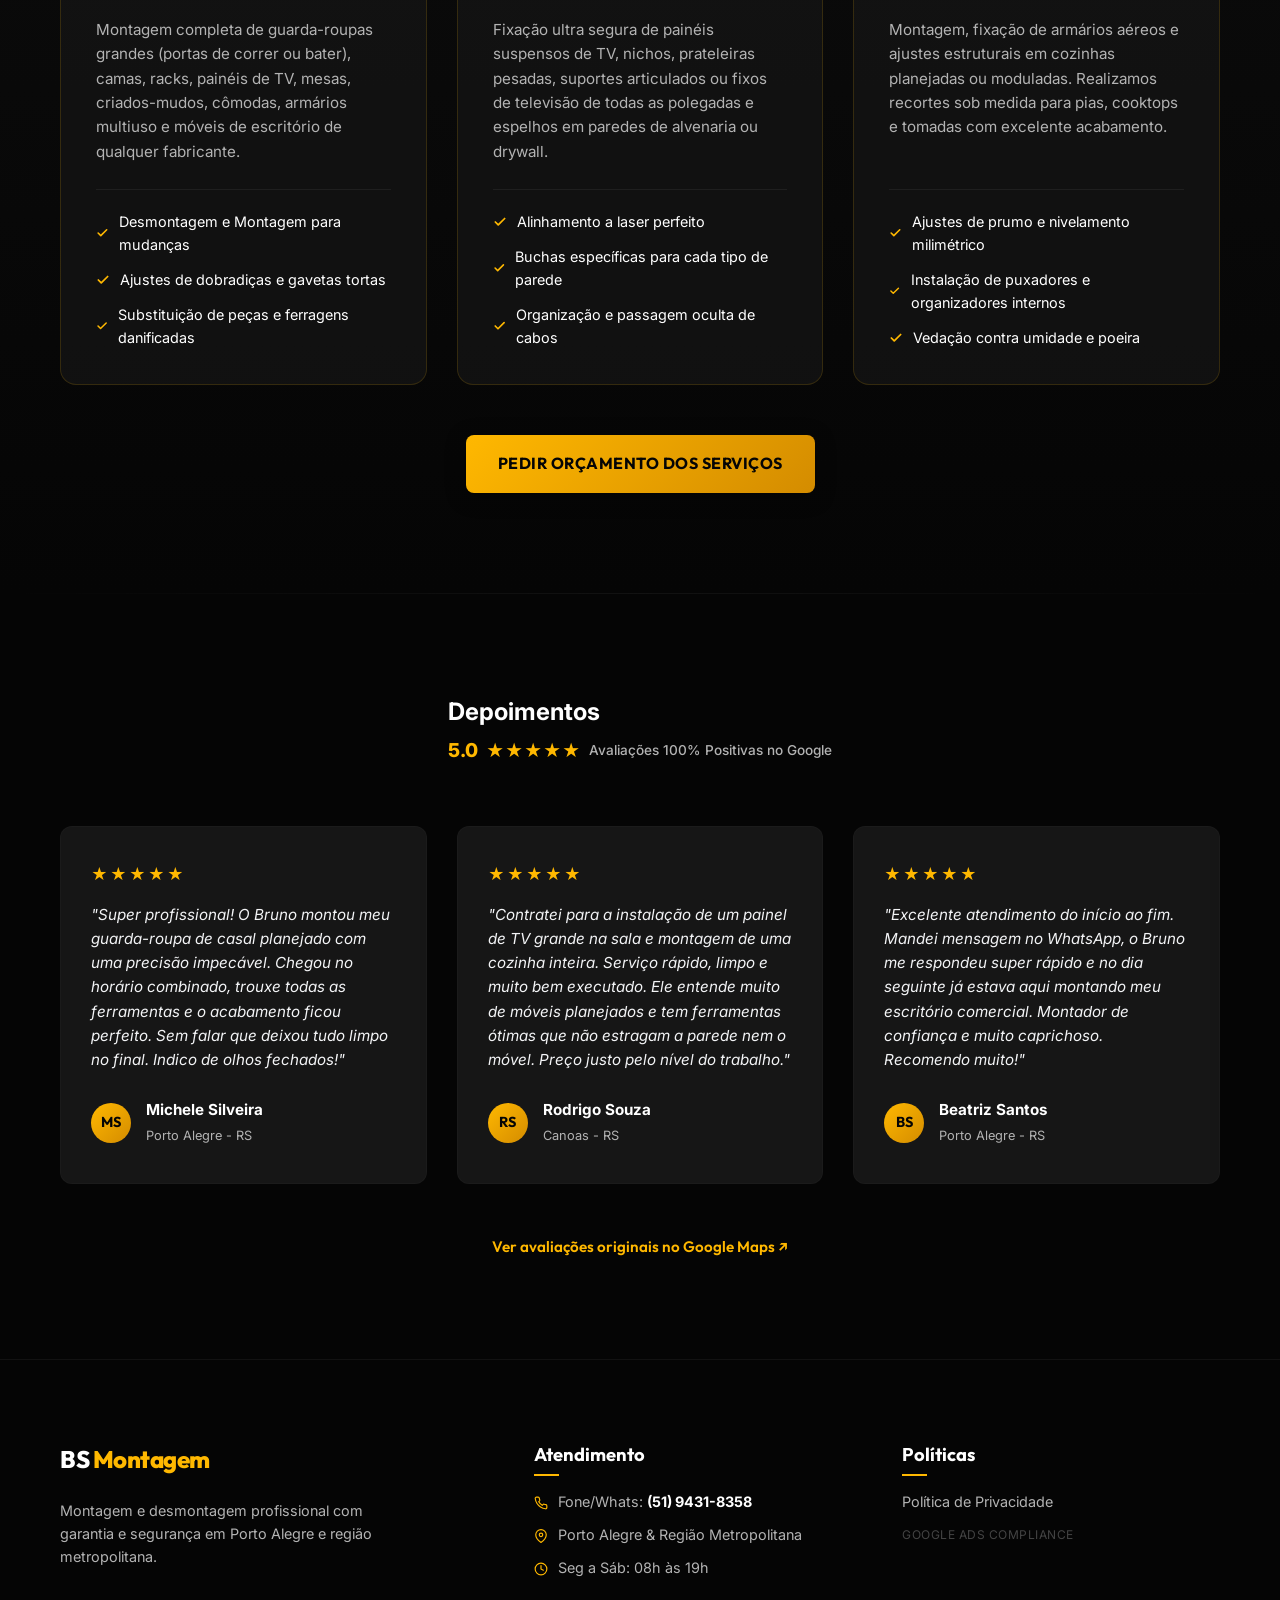
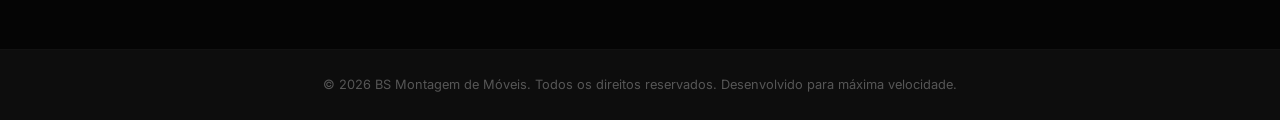
==== commit 13c2be64: "perf: optimize web font loading and implement responsive hero images" ====
--- a/index.html
+++ b/index.html
@@ -9,11 +9,23 @@
     <meta name="description" content="Montagem de móveis residenciais, comerciais e planejados na Grande Porto Alegre. Atendimento rápido, limpo e profissional com ferramentas modernas. Peça seu orçamento grátis no WhatsApp!">
     <meta name="keywords" content="montador de moveis, montador porto alegre, montagem de moveis planejados, montador de moveis canoas, montador de moveis grande porto alegre, bruno samuel montador">
     
-    <!-- Open Graph (Compartilhamento em Redes Sociais) -->
+    <!-- Open Graph / Facebook / WhatsApp -->
     <meta property="og:title" content="BS Montagem de Móveis | Montador de Móveis em Porto Alegre e Região">
     <meta property="og:description" content="Montagem profissional de móveis residenciais, comerciais e planejados. Ferramentas modernas, serviço garantido e orçamento rápido via WhatsApp.">
     <meta property="og:type" content="website">
-    <meta property="og:image" content="Public/Hero.webp">
+    <meta property="og:url" content="https://SEUDOMINIO.com.br">
+    <meta property="og:image" content="https://SEUDOMINIO.com.br/Public/Hero.webp">
+    <meta property="og:image:width" content="420">
+    <meta property="og:image:height" content="525">
+    <meta property="og:image:type" content="image/webp">
+    <meta property="og:locale" content="pt_BR">
+    <meta property="og:site_name" content="BS Montagem de Móveis">
+    
+    <!-- Twitter Card -->
+    <meta name="twitter:card" content="summary_large_image">
+    <meta name="twitter:title" content="BS Montagem de Móveis | Montador de Móveis em Porto Alegre e Região">
+    <meta name="twitter:description" content="Montagem profissional de móveis residenciais, comerciais e planejados. Peça seu orçamento grátis no WhatsApp!">
+    <meta name="twitter:image" content="https://SEUDOMINIO.com.br/Public/Hero.webp">
     
     <!-- Favicon Premium (Ícone de ferramenta vetorial ultra leve em SVG) -->
     <link rel="icon" type="image/svg+xml" href="data:image/svg+xml,<svg xmlns=%22http://www.w3.org/2000/svg%22 viewBox=%220 0 100 100%22><rect width=%22100%22 height=%22100%22 rx=%2220%22 fill=%22%230A0A0A%22/><path d=%22M30 70 L70 30 M60 20 L80 40 M25 75 L35 65%22 stroke=%22%23FFB800%22 stroke-width=%2212%22 stroke-linecap=%22round%22/></svg>">
@@ -21,7 +33,12 @@
     <!-- Google Fonts Preconnect -->
     <link rel="preconnect" href="https://fonts.googleapis.com">
     <link rel="preconnect" href="https://fonts.gstatic.com" crossorigin>
-    <link href="https://fonts.googleapis.com/css2?family=Inter:wght@300;400;500;600;700&family=Outfit:wght@400;500;600;700;800&display=swap" rel="stylesheet">
+    
+    <!-- Google Fonts carregado assíncrono (não bloqueia render) + display=optional (zero CLS) -->
+    <link rel="preload" href="https://fonts.googleapis.com/css2?family=Inter:wght@300;400;500;600;700&family=Outfit:wght@400;500;600;700;800&display=optional" as="style" onload="this.onload=null;this.rel='stylesheet'">
+    <noscript>
+        <link rel="stylesheet" href="https://fonts.googleapis.com/css2?family=Inter:wght@300;400;500;600;700&family=Outfit:wght@400;500;600;700;800&display=optional">
+    </noscript>
     
     <!-- Critical CSS Inline (acima da dobra) -->
     <style>
@@ -107,7 +124,7 @@
             
             <div class="hero-image-wrapper">
                 <picture>
-                    <source srcset="Public/Hero.webp" type="image/webp">
+                    <source srcset="Public/Hero-280.webp 280w, Public/Hero.webp 420w" sizes="(max-width: 768px) 280px, 420px" type="image/webp">
                     <img src="Public/Hero.webp" alt="Bruno Samuel - Montador de Móveis Profissional" class="hero-image" fetchpriority="high" width="420" height="525">
                 </picture>
             </div>
--- a/style.css
+++ b/style.css
@@ -1,1057 +1 @@
-/* ==========================================================================
-   DESIGN SYSTEM - BS MONTAGEM DE MÓVEIS
-   Cores: Amarelo em 2 tons (Ouro Vibrante e Ouro Escuro) e Preto Profundo
-   Aesthetics: Sleek Dark Mode, Modern Gradients & Micro-animations
-   ========================================================================== */
-
-:root {
-    /* Paleta de Cores Principais */
-    --color-black-pure: #050505;
-    --color-black-deep: #0D0D0D;
-    --color-black-light: #161616;
-    
-    --color-yellow-primary: #FFB800;   /* Amarelo Ouro Vibrante */
-    --color-yellow-secondary: #D48C00; /* Amarelo Ouro Escuro/Queimado */
-    
-    --color-white: #FFFFFF;
-    --color-gray-light: #F3F4F6;
-    --color-gray-text: #B3B3B3;
-    
-    /* Fontes do Sistema */
-    --font-titles: 'Outfit', -apple-system, BlinkMacSystemFont, "Segoe UI", Roboto, sans-serif;
-    --font-body: 'Inter', -apple-system, BlinkMacSystemFont, "Segoe UI", Roboto, sans-serif;
-    
-    /* Efeitos de Vidro (Glassmorphism) */
-    --glass-bg: rgba(22, 22, 22, 0.7);
-    --glass-border: rgba(255, 184, 0, 0.15);
-    --glass-border-hover: rgba(255, 184, 0, 0.4);
-    
-    /* Transições padrão */
-    --transition-fast: all 0.2s cubic-bezier(0.4, 0, 0.2, 1);
-    --transition-smooth: all 0.4s cubic-bezier(0.4, 0, 0.2, 1);
-}
-
-/* Reset Geral e Otimização de Performance */
-*, *::before, *::after {
-    box-sizing: border-box;
-    margin: 0;
-    padding: 0;
-}
-
-html {
-    scroll-behavior: smooth;
-    text-rendering: optimizeLegibility;
-    -webkit-font-smoothing: antialiased;
-    -moz-osx-font-smoothing: grayscale;
-}
-
-body {
-    background-color: var(--color-black-pure);
-    color: var(--color-white);
-    font-family: var(--font-body);
-    font-size: 16px;
-    line-height: 1.6;
-    overflow-x: hidden;
-}
-
-/* Elementos de Estrutura */
-.container {
-    width: 100%;
-    max-width: 1200px;
-    margin-right: auto;
-    margin-left: auto;
-    padding-right: 20px;
-    padding-left: 20px;
-}
-
-/* ==========================================================================
-   COMPONENTES - BOTÕES & ÍCONES
-   ========================================================================== */
-
-.btn-cta {
-    display: inline-flex;
-    align-items: center;
-    justify-content: center;
-    gap: 10px;
-    font-family: var(--font-titles);
-    font-weight: 700;
-    font-size: 1rem;
-    text-transform: uppercase;
-    letter-spacing: 0.5px;
-    text-decoration: none;
-    padding: 16px 32px;
-    border-radius: 8px;
-    border: none;
-    cursor: pointer;
-    transition: var(--transition-smooth);
-    box-shadow: 0 4px 20px rgba(0, 0, 0, 0.4);
-}
-
-/* CTA com Gradiente Amarelo e Animação de Pulso */
-.btn-main-pulse {
-    background: linear-gradient(135deg, var(--color-yellow-primary) 0%, var(--color-yellow-secondary) 100%);
-    color: var(--color-black-pure);
-    position: relative;
-    z-index: 1;
-    overflow: hidden;
-    /* animation removida por performance */
-}
-
-.btn-main-pulse:hover {
-    transform: translateY(-2px);
-    box-shadow: 0 8px 25px rgba(255, 184, 0, 0.4);
-    background: linear-gradient(135deg, #FFC425 0%, #E59800 100%);
-}
-
-.btn-main-pulse:active {
-    transform: translateY(0);
-}
-
-.icon-whatsapp {
-    width: 20px;
-    height: 20px;
-}
-
-/* ==========================================================================
-   HEADER / CABEÇALHO
-   ========================================================================== */
-
-.main-header {
-    background-color: rgba(5, 5, 5, 0.95);
-    /* backdrop-filter removido por performance */
-    border-bottom: 1px solid rgba(255, 255, 255, 0.05);
-    position: fixed;
-    top: 0;
-    left: 0;
-    right: 0;
-    z-index: 100;
-    padding: 15px 0;
-    transition: var(--transition-fast);
-}
-
-.header-container {
-    display: flex;
-    justify-content: space-between;
-    align-items: center;
-}
-
-.logo {
-    display: flex;
-    align-items: center;
-    gap: 8px;
-}
-
-.logo-icon {
-    font-size: 1.6rem;
-}
-
-.logo-text {
-    font-family: var(--font-titles);
-    font-weight: 800;
-    font-size: 1.5rem;
-    color: var(--color-white);
-    letter-spacing: -0.5px;
-}
-
-.logo-text span {
-    color: var(--color-yellow-primary);
-}
-
-.btn-header {
-    padding: 10px 20px;
-    font-size: 0.85rem;
-    border-radius: 6px;
-    background: transparent;
-    color: var(--color-yellow-primary);
-    border: 1.5px solid var(--color-yellow-primary);
-    box-shadow: none;
-}
-
-.btn-header:hover {
-    background-color: var(--color-yellow-primary);
-    color: var(--color-black-pure);
-    box-shadow: 0 4px 15px rgba(255, 184, 0, 0.2);
-}
-
-/* ==========================================================================
-   HERO SECTION (Dobra Principal)
-   ========================================================================== */
-
-.hero-section {
-    position: relative;
-    padding-top: 150px;
-    padding-bottom: 80px;
-    background: linear-gradient(180deg, var(--color-black-pure) 0%, var(--color-black-deep) 100%);
-    overflow: hidden;
-}
-
-/* Linha Divisora em Degradê Sutil de Fundo no Hero */
-.hero-section::after {
-    content: '';
-    position: absolute;
-    bottom: 0;
-    left: 0;
-    right: 0;
-    height: 1px;
-    background: linear-gradient(90deg, transparent 0%, var(--color-yellow-primary) 50%, transparent 100%);
-    opacity: 0.3;
-}
-
-.hero-container {
-    display: grid;
-    grid-template-columns: 1.1fr 0.9fr;
-    gap: 40px;
-    align-items: center;
-}
-
-.badge-google {
-    display: inline-flex;
-    align-items: center;
-    gap: 8px;
-    background-color: rgba(255, 184, 0, 0.08);
-    border: 1px solid rgba(255, 184, 0, 0.2);
-    padding: 6px 12px;
-    border-radius: 50px;
-    margin-bottom: 24px;
-}
-
-.star-rating {
-    color: var(--color-yellow-primary);
-    font-weight: 700;
-    letter-spacing: 2px;
-}
-
-.badge-text {
-    font-size: 0.85rem;
-    font-weight: 600;
-    color: var(--color-gray-light);
-}
-
-.hero-title {
-    font-family: var(--font-titles);
-    font-size: 3.2rem;
-    font-weight: 800;
-    line-height: 1.15;
-    color: var(--color-white);
-    margin-bottom: 20px;
-    letter-spacing: -1px;
-}
-
-.hero-subtitle {
-    font-size: 1.15rem;
-    color: var(--color-gray-text);
-    margin-bottom: 35px;
-    max-width: 580px;
-}
-
-.hero-ctas {
-    display: flex;
-    flex-direction: column;
-    align-items: flex-start;
-    gap: 10px;
-    margin-bottom: 35px;
-}
-
-.cta-help-text {
-    font-size: 0.85rem;
-    color: var(--color-gray-text);
-    padding-left: 5px;
-}
-
-.hero-benefits {
-    display: flex;
-    flex-wrap: wrap;
-    gap: 15px;
-}
-
-.benefit-tag {
-    display: flex;
-    align-items: center;
-    gap: 8px;
-    font-size: 0.9rem;
-    font-weight: 500;
-    color: var(--color-white);
-    background-color: var(--color-black-light);
-    border: 1px solid rgba(255, 255, 255, 0.05);
-    padding: 8px 16px;
-    border-radius: 6px;
-}
-
-.benefit-icon {
-    font-size: 1rem;
-}
-
-/* Lado da Imagem Hero (4:5) */
-.hero-image-wrapper {
-    position: relative;
-    display: flex;
-    justify-content: center;
-    align-items: center;
-}
-
-.hero-image {
-    width: 100%;
-    max-width: 420px;
-    height: auto;
-    aspect-ratio: 4 / 5;
-    object-fit: cover;
-    border-radius: 16px;
-    border: 1px solid rgba(255, 184, 0, 0.15);
-    box-shadow: 0 20px 40px rgba(0, 0, 0, 0.8), 0 0 30px rgba(255, 184, 0, 0.05);
-    transition: var(--transition-smooth);
-}
-
-.hero-image:hover {
-    transform: scale(1.02);
-    border-color: var(--color-yellow-primary);
-    box-shadow: 0 20px 50px rgba(0, 0, 0, 0.9), 0 0 40px rgba(255, 184, 0, 0.1);
-}
-
-/* ==========================================================================
-   SEÇÃO DE DIFERENCIAIS
-   ========================================================================== */
-
-.diferenciais-section {
-    padding: 80px 0;
-    background-color: var(--color-black-deep);
-    position: relative;
-}
-
-.diferenciais-grid {
-    display: grid;
-    grid-template-columns: repeat(3, 1fr);
-    gap: 30px;
-}
-
-.diferencial-card {
-    background-color: var(--color-black-light);
-    border: 1px solid rgba(255, 255, 255, 0.03);
-    padding: 35px 30px;
-    border-radius: 12px;
-    transition: var(--transition-smooth);
-    position: relative;
-    overflow: hidden;
-}
-
-.diferencial-card::before {
-    content: '';
-    position: absolute;
-    top: 0;
-    left: 0;
-    width: 3px;
-    height: 100%;
-    background: linear-gradient(180deg, var(--color-yellow-primary) 0%, transparent 100%);
-    opacity: 0;
-    transition: var(--transition-fast);
-}
-
-.diferencial-card:hover {
-    transform: translateY(-5px);
-    border-color: rgba(255, 184, 0, 0.2);
-    box-shadow: 0 10px 30px rgba(0, 0, 0, 0.3);
-}
-
-.diferencial-card:hover::before {
-    opacity: 1;
-}
-
-.dif-icon-wrapper {
-    font-size: 2rem;
-    margin-bottom: 20px;
-    display: inline-block;
-}
-
-.diferencial-card h3 {
-    font-family: var(--font-titles);
-    font-size: 1.35rem;
-    font-weight: 700;
-    margin-bottom: 12px;
-    color: var(--color-white);
-}
-
-.diferencial-card p {
-    font-size: 0.95rem;
-    color: var(--color-gray-text);
-    line-height: 1.6;
-}
-
-/* ==========================================================================
-   SEÇÃO DE SERVIÇOS
-   ========================================================================== */
-
-.services-section {
-    padding: 100px 0;
-    background: linear-gradient(180deg, var(--color-black-deep) 0%, var(--color-black-pure) 100%);
-    position: relative;
-}
-
-/* Degradê sutil de Transição de Seção */
-.services-section::before {
-    content: '';
-    position: absolute;
-    top: 0;
-    left: 0;
-    right: 0;
-    height: 1px;
-    background: linear-gradient(90deg, transparent 0%, rgba(255, 184, 0, 0.2) 50%, transparent 100%);
-}
-
-.section-title {
-    font-family: var(--font-titles);
-    font-size: 2.5rem;
-    font-weight: 800;
-    text-align: center;
-    margin-bottom: 15px;
-    letter-spacing: -0.5px;
-}
-
-.section-subtitle {
-    font-size: 1.1rem;
-    color: var(--color-gray-text);
-    text-align: center;
-    max-width: 600px;
-    margin: 0 auto 60px auto;
-}
-
-.services-grid {
-    display: grid;
-    grid-template-columns: repeat(3, 1fr);
-    gap: 30px;
-    margin-bottom: 50px;
-}
-
-/* Estilo Glassmorphism Premium nos Cards */
-.service-card {
-    background: var(--glass-bg);
-    /* backdrop-filter removido por performance */
-    border: 1px solid var(--glass-border);
-    border-radius: 16px;
-    overflow: hidden;
-    transition: var(--transition-smooth);
-    display: flex;
-    flex-direction: column;
-}
-
-.service-card:hover {
-    transform: translateY(-8px);
-    border-color: var(--glass-border-hover);
-    box-shadow: 0 15px 35px rgba(255, 184, 0, 0.08), 0 5px 15px rgba(0, 0, 0, 0.5);
-}
-
-.service-content {
-    padding: 35px;
-    display: flex;
-    flex-direction: column;
-    height: 100%;
-}
-
-.service-tag {
-    display: inline-block;
-    align-self: flex-start;
-    font-family: var(--font-titles);
-    font-size: 0.75rem;
-    font-weight: 700;
-    text-transform: uppercase;
-    letter-spacing: 1px;
-    color: var(--color-yellow-primary);
-    background-color: rgba(255, 184, 0, 0.08);
-    padding: 4px 10px;
-    border-radius: 4px;
-    margin-bottom: 20px;
-}
-
-.service-card h3 {
-    font-family: var(--font-titles);
-    font-size: 1.5rem;
-    font-weight: 700;
-    margin-bottom: 15px;
-    color: var(--color-white);
-}
-
-.service-card p {
-    font-size: 0.95rem;
-    color: var(--color-gray-text);
-    margin-bottom: 25px;
-    line-height: 1.6;
-}
-
-.service-list {
-    list-style: none;
-    margin-top: auto;
-    display: flex;
-    flex-direction: column;
-    gap: 12px;
-    border-top: 1px solid rgba(255, 255, 255, 0.06);
-    padding-top: 20px;
-}
-
-.service-list li {
-    font-size: 0.9rem;
-    color: var(--color-white);
-    display: flex;
-    align-items: center;
-    gap: 10px;
-}
-
-.services-action {
-    text-align: center;
-    margin-top: 40px;
-}
-
-/* ==========================================================================
-   SEÇÃO DE AVALIAÇÕES (PROVA SOCIAL)
-   ========================================================================== */
-
-.depoimentos-section {
-    padding: 100px 0;
-    background-color: var(--color-black-pure);
-    position: relative;
-}
-
-/* Divisão superior sutil */
-.depoimentos-section::before {
-    content: '';
-    position: absolute;
-    top: 0;
-    left: 0;
-    right: 0;
-    height: 1px;
-    background: linear-gradient(90deg, transparent 0%, rgba(255, 255, 255, 0.05) 50%, transparent 100%);
-}
-
-.depoimentos-header {
-    display: flex;
-    justify-content: center;
-    margin-bottom: 60px;
-}
-
-.g-logo-wrapper {
-    display: flex;
-    align-items: center;
-    gap: 20px;
-}
-
-.icon-google {
-    width: 48px;
-    height: 48px;
-    color: var(--color-white);
-    opacity: 0.9;
-}
-
-.g-logo-wrapper h2 {
-    font-family: var(--font-titles);
-    font-size: 2rem;
-    font-weight: 800;
-    letter-spacing: -0.5px;
-}
-
-.google-rating {
-    display: flex;
-    align-items: center;
-    gap: 8px;
-    margin-top: 4px;
-}
-
-.rating-num {
-    font-size: 1.2rem;
-    font-weight: 800;
-    color: var(--color-yellow-primary);
-}
-
-.rating-stars {
-    color: var(--color-yellow-primary);
-    font-size: 1.1rem;
-    letter-spacing: 1px;
-}
-
-.rating-count {
-    font-size: 0.85rem;
-    color: var(--color-gray-text);
-    font-weight: 500;
-}
-
-.depoimentos-grid {
-    display: grid;
-    grid-template-columns: repeat(3, 1fr);
-    gap: 30px;
-    margin-bottom: 50px;
-}
-
-.depoimento-card {
-    background-color: var(--color-black-light);
-    border: 1px solid rgba(255, 255, 255, 0.02);
-    border-radius: 12px;
-    padding: 35px 30px;
-    display: flex;
-    flex-direction: column;
-    transition: var(--transition-smooth);
-}
-
-.depoimento-card:hover {
-    transform: scale(1.01);
-    border-color: rgba(255, 184, 0, 0.1);
-    box-shadow: 0 8px 25px rgba(0, 0, 0, 0.3);
-}
-
-.depoimento-rating {
-    color: var(--color-yellow-primary);
-    font-size: 1rem;
-    letter-spacing: 2px;
-    margin-bottom: 15px;
-}
-
-.depoimento-text {
-    font-size: 0.95rem;
-    color: var(--color-gray-light);
-    line-height: 1.6;
-    margin-bottom: 25px;
-    font-style: italic;
-}
-
-.depoimento-author {
-    display: flex;
-    align-items: center;
-    gap: 15px;
-    margin-top: auto;
-}
-
-.author-avatar {
-    width: 40px;
-    height: 40px;
-    border-radius: 50%;
-    background: linear-gradient(135deg, var(--color-yellow-primary) 0%, var(--color-yellow-secondary) 100%);
-    color: var(--color-black-pure);
-    font-weight: 700;
-    font-family: var(--font-titles);
-    display: flex;
-    align-items: center;
-    justify-content: center;
-    font-size: 0.9rem;
-}
-
-.depoimento-author h4 {
-    font-size: 0.95rem;
-    font-weight: 700;
-    color: var(--color-white);
-}
-
-.depoimento-author span {
-    font-size: 0.8rem;
-    color: var(--color-gray-text);
-}
-
-.google-link-wrapper {
-    text-align: center;
-    margin-top: 30px;
-}
-
-.link-google-perfil {
-    font-family: var(--font-titles);
-    color: var(--color-yellow-primary);
-    text-decoration: none;
-    font-size: 0.95rem;
-    font-weight: 600;
-    transition: var(--transition-fast);
-    border-bottom: 1.5px solid transparent;
-    padding-bottom: 2px;
-}
-
-.link-google-perfil:hover {
-    color: var(--color-white);
-    border-color: var(--color-white);
-}
-
-/* ==========================================================================
-   RODAPÉ (FOOTER)
-   ========================================================================== */
-
-.main-footer {
-    background-color: var(--color-black-pure);
-    border-top: 1px solid rgba(255, 255, 255, 0.05);
-    padding-top: 80px;
-}
-
-.footer-container {
-    display: grid;
-    grid-template-columns: 1.2fr 0.9fr 0.9fr;
-    gap: 50px;
-    padding-bottom: 60px;
-}
-
-.footer-brand .logo {
-    margin-bottom: 20px;
-}
-
-.footer-brand p {
-    font-size: 0.9rem;
-    color: var(--color-gray-text);
-    max-width: 320px;
-}
-
-.main-footer h4 {
-    font-family: var(--font-titles);
-    font-size: 1.15rem;
-    font-weight: 700;
-    color: var(--color-white);
-    margin-bottom: 20px;
-    position: relative;
-    display: inline-block;
-}
-
-.main-footer h4::after {
-    content: '';
-    position: absolute;
-    bottom: -6px;
-    left: 0;
-    width: 25px;
-    height: 2px;
-    background-color: var(--color-yellow-primary);
-}
-
-.footer-info p {
-    font-size: 0.9rem;
-    color: var(--color-gray-text);
-    margin-bottom: 10px;
-}
-
-.footer-info strong {
-    color: var(--color-white);
-}
-
-.footer-links {
-    display: flex;
-    flex-direction: column;
-    align-items: flex-start;
-}
-
-.footer-link {
-    font-size: 0.9rem;
-    color: var(--color-gray-text);
-    text-decoration: none;
-    transition: var(--transition-fast);
-    margin-bottom: 8px;
-}
-
-.footer-link:hover {
-    color: var(--color-yellow-primary);
-}
-
-.footer-link-sub {
-    font-size: 0.75rem;
-    color: rgba(255, 255, 255, 0.25);
-    text-transform: uppercase;
-    letter-spacing: 0.5px;
-    margin-top: 4px;
-}
-
-.footer-bottom {
-    background-color: var(--color-black-deep);
-    border-top: 1px solid rgba(255, 255, 255, 0.02);
-    text-align: center;
-    padding: 25px 0;
-}
-
-.footer-bottom p {
-    font-size: 0.8rem;
-    color: rgba(255, 255, 255, 0.3);
-}
-
-
-/* ==========================================================================
-   ÍCONES VETORIAIS LEVES & BOTÃO FLUTUANTE (DEDÃO ZONE)
-   ========================================================================== */
-
-/* Estilo dos novos ícones SVG nos diferenciais */
-.icon-svg {
-    width: 38px;
-    height: 38px;
-    color: var(--color-yellow-primary);
-    stroke: var(--color-yellow-primary);
-    stroke-width: 2.2;
-    stroke-linecap: round;
-    stroke-linejoin: round;
-    fill: none;
-    display: inline-block;
-    transition: var(--transition-fast);
-}
-
-.diferencial-card:hover .icon-svg {
-    transform: scale(1.1);
-    color: #FFFFFF;
-    stroke: #FFFFFF;
-}
-
-/* Botão Flutuante do WhatsApp Pulsante na Dedão Zone */
-.btn-whatsapp-flutuante {
-    position: fixed;
-    bottom: 25px;
-    right: 25px;
-    width: 60px;
-    height: 60px;
-    background-color: #25D366; /* Verde do WhatsApp */
-    color: var(--color-white);
-    border-radius: 50%;
-    display: flex;
-    align-items: center;
-    justify-content: center;
-    box-shadow: 0 4px 15px rgba(37, 211, 102, 0.4);
-    z-index: 999;
-    text-decoration: none;
-    transition: var(--transition-smooth);
-    /* animation removida por performance */
-}
-
-.btn-whatsapp-flutuante:hover {
-    transform: scale(1.1);
-    background-color: #20BA56;
-    box-shadow: 0 6px 20px rgba(37, 211, 102, 0.6);
-}
-
-.btn-whatsapp-flutuante svg {
-    width: 32px;
-    height: 32px;
-}
-
-/* ==========================================================================
-   MÍDIA QUERIES - RESPONSIVIDADE & MOBILE-FIRST
-   ========================================================================== */
-
-@media (max-width: 1024px) {
-    .hero-title {
-        font-size: 2.6rem;
-    }
-    
-    .hero-container {
-        gap: 30px;
-    }
-}
-
-@media (max-width: 768px) {
-    .main-header {
-        padding: 10px 0;
-    }
-    
-    .logo-text {
-        font-size: 1.4rem;
-    }
-    
-    .btn-header {
-        padding: 8px 14px;
-        font-size: 0.8rem;
-    }
-    
-    /* Hero Responsivo Mobile-First (Foto abaixo da Headline) */
-    .hero-section {
-        padding-top: 130px;
-        padding-bottom: 50px;
-    }
-    
-    .hero-container {
-        display: grid;
-        grid-template-columns: 1fr;
-        grid-template-areas: 
-            "badge"
-            "title"
-            "image"
-            "subtitle"
-            "ctas";
-        text-align: center;
-        gap: 25px;
-    }
-    
-    .badge-google {
-        grid-area: badge;
-        margin-bottom: 0;
-        justify-self: center;
-    }
-    
-    .hero-title {
-        grid-area: title;
-        font-size: 2.1rem;
-        margin-bottom: 0;
-        letter-spacing: -0.5px;
-    }
-    
-    .hero-image-wrapper {
-        grid-area: image;
-        order: unset;
-        display: flex;
-        justify-content: center;
-        margin: 5px 0;
-    }
-    
-    .hero-image {
-        max-width: 280px;
-        aspect-ratio: 4 / 5;
-        border-radius: 12px;
-        box-shadow: 0 10px 30px rgba(0, 0, 0, 0.7);
-    }
-    
-    .hero-subtitle {
-        grid-area: subtitle;
-        font-size: 1rem;
-        margin-bottom: 0;
-        margin-right: auto;
-        margin-left: auto;
-        max-width: 100%;
-        line-height: 1.5;
-    }
-    
-    .hero-ctas {
-        grid-area: ctas;
-        align-items: center;
-        width: 100%;
-        margin-bottom: 0;
-        gap: 15px;
-        margin-top: 8px;
-    }
-    
-    .btn-cta {
-        width: 100%;
-        max-width: 320px;
-        padding: 14px 28px;
-        font-size: 0.95rem;
-    }
-    
-    /* Diferenciais Responsivos */
-    .diferenciais-section {
-        padding: 50px 0;
-    }
-    
-    .diferenciais-grid {
-        grid-template-columns: 1fr;
-        gap: 16px;
-    }
-    
-    .diferencial-card {
-        padding: 24px 20px;
-        text-align: center;
-    }
-    
-    .dif-icon-wrapper {
-        margin-bottom: 12px;
-    }
-    
-    .diferencial-card h3 {
-        font-size: 1.25rem;
-        margin-bottom: 8px;
-    }
-    
-    .diferencial-card p {
-        font-size: 0.9rem;
-    }
-    
-    /* Serviços Responsivos */
-    .services-section {
-        padding: 70px 0;
-    }
-    
-    .section-title {
-        font-size: 1.8rem;
-    }
-    
-    .section-subtitle {
-        font-size: 0.95rem;
-        margin-bottom: 30px;
-        padding: 0 10px;
-    }
-    
-    .services-grid {
-        grid-template-columns: 1fr;
-        gap: 20px;
-    }
-    
-    .service-content {
-        padding: 24px 20px;
-    }
-    
-    .service-card h3 {
-        font-size: 1.35rem;
-        margin-bottom: 10px;
-    }
-    
-    .service-card p {
-        font-size: 0.9rem;
-        margin-bottom: 20px;
-    }
-    
-    .service-list {
-        padding-top: 15px;
-        gap: 10px;
-    }
-    
-    .service-list li {
-        font-size: 0.85rem;
-    }
-    
-    .services-action {
-        margin-top: 30px;
-    }
-    
-    /* Avaliações Responsivas */
-    .depoimentos-section {
-        padding: 70px 0;
-    }
-    
-    .g-logo-wrapper {
-        flex-direction: column;
-        text-align: center;
-        gap: 8px;
-    }
-    
-    .g-logo-wrapper h2 {
-        font-size: 1.6rem;
-    }
-    
-    .depoimentos-grid {
-        grid-template-columns: 1fr;
-        gap: 20px;
-    }
-    
-    .depoimento-card {
-        padding: 24px 20px;
-    }
-    
-    .depoimento-text {
-        font-size: 0.9rem;
-        margin-bottom: 20px;
-    }
-    
-    /* Footer Responsivo */
-    .footer-container {
-        grid-template-columns: 1fr;
-        gap: 30px;
-        text-align: center;
-    }
-    
-    .footer-brand p {
-        margin-right: auto;
-        margin-left: auto;
-    }
-    
-    .footer-brand .logo,
-    .footer-links {
-        align-items: center;
-    }
-    
-    .main-footer h4::after {
-        left: 50%;
-        transform: translateX(-50%);
-    }
-}
-
-/* Evitar embaralhamento da logo no cabeçalho em celulares pequenos */
-@media (max-width: 480px) {
-    .btn-header {
-        display: none; /* Oculta o botão do header, pois o botão flutuante e os CTAs principais já cobrem a conversão */
-    }
-    
-    .header-container {
-        justify-content: center; /* Centraliza a logo no mobile para um visual premium */
-    }
-    
-    .logo-text {
-        font-size: 1.3rem;
-    }
-}
-
+:root{--color-black-pure:#050505;--color-black-deep:#0D0D0D;--color-black-light:#161616;--color-yellow-primary:#FFB800;--color-yellow-secondary:#D48C00;--color-white:#FFFFFF;--color-gray-light:#F3F4F6;--color-gray-text:#B3B3B3;--font-titles:'Outfit',-apple-system,BlinkMacSystemFont,"Segoe UI",Roboto,sans-serif;--font-body:'Inter',-apple-system,BlinkMacSystemFont,"Segoe UI",Roboto,sans-serif;--glass-bg:rgba(22,22,22,0.7);--glass-border:rgba(255,184,0,0.15);--glass-border-hover:rgba(255,184,0,0.4);--transition-fast:all 0.2s cubic-bezier(0.4,0,0.2,1);--transition-smooth:all 0.4s cubic-bezier(0.4,0,0.2,1)}*,*::before,*::after{box-sizing:border-box;margin:0;padding:0}html{scroll-behavior:smooth;text-rendering:optimizeLegibility;-webkit-font-smoothing:antialiased;-moz-osx-font-smoothing:grayscale}body{background-color:var(--color-black-pure);color:var(--color-white);font-family:var(--font-body);font-size:16px;line-height:1.6;overflow-x:hidden}.container{width:100%;max-width:1200px;margin-right:auto;margin-left:auto;padding-right:20px;padding-left:20px}.btn-cta{display:inline-flex;align-items:center;justify-content:center;gap:10px;font-family:var(--font-titles);font-weight:700;font-size:1rem;text-transform:uppercase;letter-spacing:0.5px;text-decoration:none;padding:16px 32px;border-radius:8px;border:none;cursor:pointer;transition:var(--transition-smooth);box-shadow:0 4px 20px rgba(0,0,0,0.4)}.btn-main-pulse{background:linear-gradient(135deg,var(--color-yellow-primary) 0%,var(--color-yellow-secondary) 100%);color:var(--color-black-pure);position:relative;z-index:1;overflow:hidden}.btn-main-pulse:hover{transform:translateY(-2px);box-shadow:0 8px 25px rgba(255,184,0,0.4);background:linear-gradient(135deg,#FFC425 0%,#E59800 100%)}.btn-main-pulse:active{transform:translateY(0)}.icon-whatsapp{width:20px;height:20px}.main-header{background-color:rgba(5,5,5,0.95);border-bottom:1px solid rgba(255,255,255,0.05);position:fixed;top:0;left:0;right:0;z-index:100;padding:15px 0;transition:var(--transition-fast)}.header-container{display:flex;justify-content:space-between;align-items:center}.logo{display:flex;align-items:center;gap:8px}.logo-icon{font-size:1.6rem}.logo-text{font-family:var(--font-titles);font-weight:800;font-size:1.5rem;color:var(--color-white);letter-spacing:-0.5px}.logo-text span{color:var(--color-yellow-primary)}.btn-header{padding:10px 20px;font-size:0.85rem;border-radius:6px;background:transparent;color:var(--color-yellow-primary);border:1.5px solid var(--color-yellow-primary);box-shadow:none}.btn-header:hover{background-color:var(--color-yellow-primary);color:var(--color-black-pure);box-shadow:0 4px 15px rgba(255,184,0,0.2)}.hero-section{position:relative;padding-top:150px;padding-bottom:80px;background:linear-gradient(180deg,var(--color-black-pure) 0%,var(--color-black-deep) 100%);overflow:hidden}.hero-section::after{content:'';position:absolute;bottom:0;left:0;right:0;height:1px;background:linear-gradient(90deg,transparent 0%,var(--color-yellow-primary) 50%,transparent 100%);opacity:0.3}.hero-container{display:grid;grid-template-columns:1.1fr 0.9fr;gap:40px;align-items:center}.badge-google{display:inline-flex;align-items:center;gap:8px;background-color:rgba(255,184,0,0.08);border:1px solid rgba(255,184,0,0.2);padding:6px 12px;border-radius:50px;margin-bottom:24px}.star-rating{color:var(--color-yellow-primary);font-weight:700;letter-spacing:2px}.badge-text{font-size:0.85rem;font-weight:600;color:var(--color-gray-light)}.hero-title{font-family:var(--font-titles);font-size:3.2rem;font-weight:800;line-height:1.15;color:var(--color-white);margin-bottom:20px;letter-spacing:-1px}.hero-subtitle{font-size:1.15rem;color:var(--color-gray-text);margin-bottom:35px;max-width:580px}.hero-ctas{display:flex;flex-direction:column;align-items:flex-start;gap:10px;margin-bottom:35px}.cta-help-text{font-size:0.85rem;color:var(--color-gray-text);padding-left:5px}.hero-benefits{display:flex;flex-wrap:wrap;gap:15px}.benefit-tag{display:flex;align-items:center;gap:8px;font-size:0.9rem;font-weight:500;color:var(--color-white);background-color:var(--color-black-light);border:1px solid rgba(255,255,255,0.05);padding:8px 16px;border-radius:6px}.benefit-icon{font-size:1rem}.hero-image-wrapper{position:relative;display:flex;justify-content:center;align-items:center}.hero-image{width:100%;max-width:420px;height:auto;aspect-ratio:4 / 5;object-fit:cover;border-radius:16px;border:1px solid rgba(255,184,0,0.15);box-shadow:0 20px 40px rgba(0,0,0,0.8),0 0 30px rgba(255,184,0,0.05);transition:var(--transition-smooth)}.hero-image:hover{transform:scale(1.02);border-color:var(--color-yellow-primary);box-shadow:0 20px 50px rgba(0,0,0,0.9),0 0 40px rgba(255,184,0,0.1)}.diferenciais-section{padding:80px 0;background-color:var(--color-black-deep);position:relative}.diferenciais-grid{display:grid;grid-template-columns:repeat(3,1fr);gap:30px}.diferencial-card{background-color:var(--color-black-light);border:1px solid rgba(255,255,255,0.03);padding:35px 30px;border-radius:12px;transition:var(--transition-smooth);position:relative;overflow:hidden}.diferencial-card::before{content:'';position:absolute;top:0;left:0;width:3px;height:100%;background:linear-gradient(180deg,var(--color-yellow-primary) 0%,transparent 100%);opacity:0;transition:var(--transition-fast)}.diferencial-card:hover{transform:translateY(-5px);border-color:rgba(255,184,0,0.2);box-shadow:0 10px 30px rgba(0,0,0,0.3)}.diferencial-card:hover::before{opacity:1}.dif-icon-wrapper{font-size:2rem;margin-bottom:20px;display:inline-block}.diferencial-card h3{font-family:var(--font-titles);font-size:1.35rem;font-weight:700;margin-bottom:12px;color:var(--color-white)}.diferencial-card p{font-size:0.95rem;color:var(--color-gray-text);line-height:1.6}.services-section{padding:100px 0;background:linear-gradient(180deg,var(--color-black-deep) 0%,var(--color-black-pure) 100%);position:relative}.services-section::before{content:'';position:absolute;top:0;left:0;right:0;height:1px;background:linear-gradient(90deg,transparent 0%,rgba(255,184,0,0.2) 50%,transparent 100%)}.section-title{font-family:var(--font-titles);font-size:2.5rem;font-weight:800;text-align:center;margin-bottom:15px;letter-spacing:-0.5px}.section-subtitle{font-size:1.1rem;color:var(--color-gray-text);text-align:center;max-width:600px;margin:0 auto 60px auto}.services-grid{display:grid;grid-template-columns:repeat(3,1fr);gap:30px;margin-bottom:50px}.service-card{background:var(--glass-bg);border:1px solid var(--glass-border);border-radius:16px;overflow:hidden;transition:var(--transition-smooth);display:flex;flex-direction:column}.service-card:hover{transform:translateY(-8px);border-color:var(--glass-border-hover);box-shadow:0 15px 35px rgba(255,184,0,0.08),0 5px 15px rgba(0,0,0,0.5)}.service-content{padding:35px;display:flex;flex-direction:column;height:100%}.service-tag{display:inline-block;align-self:flex-start;font-family:var(--font-titles);font-size:0.75rem;font-weight:700;text-transform:uppercase;letter-spacing:1px;color:var(--color-yellow-primary);background-color:rgba(255,184,0,0.08);padding:4px 10px;border-radius:4px;margin-bottom:20px}.service-card h3{font-family:var(--font-titles);font-size:1.5rem;font-weight:700;margin-bottom:15px;color:var(--color-white)}.service-card p{font-size:0.95rem;color:var(--color-gray-text);margin-bottom:25px;line-height:1.6}.service-list{list-style:none;margin-top:auto;display:flex;flex-direction:column;gap:12px;border-top:1px solid rgba(255,255,255,0.06);padding-top:20px}.service-list li{font-size:0.9rem;color:var(--color-white);display:flex;align-items:center;gap:10px}.services-action{text-align:center;margin-top:40px}.depoimentos-section{padding:100px 0;background-color:var(--color-black-pure);position:relative}.depoimentos-section::before{content:'';position:absolute;top:0;left:0;right:0;height:1px;background:linear-gradient(90deg,transparent 0%,rgba(255,255,255,0.05) 50%,transparent 100%)}.depoimentos-header{display:flex;justify-content:center;margin-bottom:60px}.g-logo-wrapper{display:flex;align-items:center;gap:20px}.icon-google{width:48px;height:48px;color:var(--color-white);opacity:0.9}.g-logo-wrapper h2{font-family:var(--font-titles);font-size:2rem;font-weight:800;letter-spacing:-0.5px}.google-rating{display:flex;align-items:center;gap:8px;margin-top:4px}.rating-num{font-size:1.2rem;font-weight:800;color:var(--color-yellow-primary)}.rating-stars{color:var(--color-yellow-primary);font-size:1.1rem;letter-spacing:1px}.rating-count{font-size:0.85rem;color:var(--color-gray-text);font-weight:500}.depoimentos-grid{display:grid;grid-template-columns:repeat(3,1fr);gap:30px;margin-bottom:50px}.depoimento-card{background-color:var(--color-black-light);border:1px solid rgba(255,255,255,0.02);border-radius:12px;padding:35px 30px;display:flex;flex-direction:column;transition:var(--transition-smooth)}.depoimento-card:hover{transform:scale(1.01);border-color:rgba(255,184,0,0.1);box-shadow:0 8px 25px rgba(0,0,0,0.3)}.depoimento-rating{color:var(--color-yellow-primary);font-size:1rem;letter-spacing:2px;margin-bottom:15px}.depoimento-text{font-size:0.95rem;color:var(--color-gray-light);line-height:1.6;margin-bottom:25px;font-style:italic}.depoimento-author{display:flex;align-items:center;gap:15px;margin-top:auto}.author-avatar{width:40px;height:40px;border-radius:50%;background:linear-gradient(135deg,var(--color-yellow-primary) 0%,var(--color-yellow-secondary) 100%);color:var(--color-black-pure);font-weight:700;font-family:var(--font-titles);display:flex;align-items:center;justify-content:center;font-size:0.9rem}.depoimento-author h4{font-size:0.95rem;font-weight:700;color:var(--color-white)}.depoimento-author span{font-size:0.8rem;color:var(--color-gray-text)}.google-link-wrapper{text-align:center;margin-top:30px}.link-google-perfil{font-family:var(--font-titles);color:var(--color-yellow-primary);text-decoration:none;font-size:0.95rem;font-weight:600;transition:var(--transition-fast);border-bottom:1.5px solid transparent;padding-bottom:2px}.link-google-perfil:hover{color:var(--color-white);border-color:var(--color-white)}.main-footer{background-color:var(--color-black-pure);border-top:1px solid rgba(255,255,255,0.05);padding-top:80px}.footer-container{display:grid;grid-template-columns:1.2fr 0.9fr 0.9fr;gap:50px;padding-bottom:60px}.footer-brand .logo{margin-bottom:20px}.footer-brand p{font-size:0.9rem;color:var(--color-gray-text);max-width:320px}.main-footer h4{font-family:var(--font-titles);font-size:1.15rem;font-weight:700;color:var(--color-white);margin-bottom:20px;position:relative;display:inline-block}.main-footer h4::after{content:'';position:absolute;bottom:-6px;left:0;width:25px;height:2px;background-color:var(--color-yellow-primary)}.footer-info p{font-size:0.9rem;color:var(--color-gray-text);margin-bottom:10px}.footer-info strong{color:var(--color-white)}.footer-links{display:flex;flex-direction:column;align-items:flex-start}.footer-link{font-size:0.9rem;color:var(--color-gray-text);text-decoration:none;transition:var(--transition-fast);margin-bottom:8px}.footer-link:hover{color:var(--color-yellow-primary)}.footer-link-sub{font-size:0.75rem;color:rgba(255,255,255,0.25);text-transform:uppercase;letter-spacing:0.5px;margin-top:4px}.footer-bottom{background-color:var(--color-black-deep);border-top:1px solid rgba(255,255,255,0.02);text-align:center;padding:25px 0}.footer-bottom p{font-size:0.8rem;color:rgba(255,255,255,0.3)}.icon-svg{width:38px;height:38px;color:var(--color-yellow-primary);stroke:var(--color-yellow-primary);stroke-width:2.2;stroke-linecap:round;stroke-linejoin:round;fill:none;display:inline-block;transition:var(--transition-fast)}.diferencial-card:hover .icon-svg{transform:scale(1.1);color:#FFFFFF;stroke:#FFFFFF}.btn-whatsapp-flutuante{position:fixed;bottom:25px;right:25px;width:60px;height:60px;background-color:#25D366;color:var(--color-white);border-radius:50%;display:flex;align-items:center;justify-content:center;box-shadow:0 4px 15px rgba(37,211,102,0.4);z-index:999;text-decoration:none;transition:var(--transition-smooth)}.btn-whatsapp-flutuante:hover{transform:scale(1.1);background-color:#20BA56;box-shadow:0 6px 20px rgba(37,211,102,0.6)}.btn-whatsapp-flutuante svg{width:32px;height:32px}@media (max-width:1024px){.hero-title{font-size:2.6rem}.hero-container{gap:30px}}@media (max-width:768px){.main-header{padding:10px 0}.logo-text{font-size:1.4rem}.btn-header{padding:8px 14px;font-size:0.8rem}.hero-section{padding-top:130px;padding-bottom:50px}.hero-container{display:grid;grid-template-columns:1fr;grid-template-areas:"badge" "title" "image" "subtitle" "ctas";text-align:center;gap:25px}.badge-google{grid-area:badge;margin-bottom:0;justify-self:center}.hero-title{grid-area:title;font-size:2.1rem;margin-bottom:0;letter-spacing:-0.5px}.hero-image-wrapper{grid-area:image;order:unset;display:flex;justify-content:center;margin:5px 0}.hero-image{max-width:280px;aspect-ratio:4 / 5;border-radius:12px;box-shadow:0 10px 30px rgba(0,0,0,0.7)}.hero-subtitle{grid-area:subtitle;font-size:1rem;margin-bottom:0;margin-right:auto;margin-left:auto;max-width:100%;line-height:1.5}.hero-ctas{grid-area:ctas;align-items:center;width:100%;margin-bottom:0;gap:15px;margin-top:8px}.btn-cta{width:100%;max-width:320px;padding:14px 28px;font-size:0.95rem}.diferenciais-section{padding:50px 0}.diferenciais-grid{grid-template-columns:1fr;gap:16px}.diferencial-card{padding:24px 20px;text-align:center}.dif-icon-wrapper{margin-bottom:12px}.diferencial-card h3{font-size:1.25rem;margin-bottom:8px}.diferencial-card p{font-size:0.9rem}.services-section{padding:70px 0}.section-title{font-size:1.8rem}.section-subtitle{font-size:0.95rem;margin-bottom:30px;padding:0 10px}.services-grid{grid-template-columns:1fr;gap:20px}.service-content{padding:24px 20px}.service-card h3{font-size:1.35rem;margin-bottom:10px}.service-card p{font-size:0.9rem;margin-bottom:20px}.service-list{padding-top:15px;gap:10px}.service-list li{font-size:0.85rem}.services-action{margin-top:30px}.depoimentos-section{padding:70px 0}.g-logo-wrapper{flex-direction:column;text-align:center;gap:8px}.g-logo-wrapper h2{font-size:1.6rem}.depoimentos-grid{grid-template-columns:1fr;gap:20px}.depoimento-card{padding:24px 20px}.depoimento-text{font-size:0.9rem;margin-bottom:20px}.footer-container{grid-template-columns:1fr;gap:30px;text-align:center}.footer-brand p{margin-right:auto;margin-left:auto}.footer-brand .logo,.footer-links{align-items:center}.main-footer h4::after{left:50%;transform:translateX(-50%)}}@media (max-width:480px){.btn-header{display:none}.header-container{justify-content:center}.logo-text{font-size:1.3rem}}
--- a/style.css
+++ b/style.css
@@ -1,1057 +1 @@
-/* ==========================================================================
-   DESIGN SYSTEM - BS MONTAGEM DE MÓVEIS
-   Cores: Amarelo em 2 tons (Ouro Vibrante e Ouro Escuro) e Preto Profundo
-   Aesthetics: Sleek Dark Mode, Modern Gradients & Micro-animations
-   ========================================================================== */
-
-:root {
-    /* Paleta de Cores Principais */
-    --color-black-pure: #050505;
-    --color-black-deep: #0D0D0D;
-    --color-black-light: #161616;
-    
-    --color-yellow-primary: #FFB800;   /* Amarelo Ouro Vibrante */
-    --color-yellow-secondary: #D48C00; /* Amarelo Ouro Escuro/Queimado */
-    
-    --color-white: #FFFFFF;
-    --color-gray-light: #F3F4F6;
-    --color-gray-text: #B3B3B3;
-    
-    /* Fontes do Sistema */
-    --font-titles: 'Outfit', -apple-system, BlinkMacSystemFont, "Segoe UI", Roboto, sans-serif;
-    --font-body: 'Inter', -apple-system, BlinkMacSystemFont, "Segoe UI", Roboto, sans-serif;
-    
-    /* Efeitos de Vidro (Glassmorphism) */
-    --glass-bg: rgba(22, 22, 22, 0.7);
-    --glass-border: rgba(255, 184, 0, 0.15);
-    --glass-border-hover: rgba(255, 184, 0, 0.4);
-    
-    /* Transições padrão */
-    --transition-fast: all 0.2s cubic-bezier(0.4, 0, 0.2, 1);
-    --transition-smooth: all 0.4s cubic-bezier(0.4, 0, 0.2, 1);
-}
-
-/* Reset Geral e Otimização de Performance */
-*, *::before, *::after {
-    box-sizing: border-box;
-    margin: 0;
-    padding: 0;
-}
-
-html {
-    scroll-behavior: smooth;
-    text-rendering: optimizeLegibility;
-    -webkit-font-smoothing: antialiased;
-    -moz-osx-font-smoothing: grayscale;
-}
-
-body {
-    background-color: var(--color-black-pure);
-    color: var(--color-white);
-    font-family: var(--font-body);
-    font-size: 16px;
-    line-height: 1.6;
-    overflow-x: hidden;
-}
-
-/* Elementos de Estrutura */
-.container {
-    width: 100%;
-    max-width: 1200px;
-    margin-right: auto;
-    margin-left: auto;
-    padding-right: 20px;
-    padding-left: 20px;
-}
-
-/* ==========================================================================
-   COMPONENTES - BOTÕES & ÍCONES
-   ========================================================================== */
-
-.btn-cta {
-    display: inline-flex;
-    align-items: center;
-    justify-content: center;
-    gap: 10px;
-    font-family: var(--font-titles);
-    font-weight: 700;
-    font-size: 1rem;
-    text-transform: uppercase;
-    letter-spacing: 0.5px;
-    text-decoration: none;
-    padding: 16px 32px;
-    border-radius: 8px;
-    border: none;
-    cursor: pointer;
-    transition: var(--transition-smooth);
-    box-shadow: 0 4px 20px rgba(0, 0, 0, 0.4);
-}
-
-/* CTA com Gradiente Amarelo e Animação de Pulso */
-.btn-main-pulse {
-    background: linear-gradient(135deg, var(--color-yellow-primary) 0%, var(--color-yellow-secondary) 100%);
-    color: var(--color-black-pure);
-    position: relative;
-    z-index: 1;
-    overflow: hidden;
-    /* animation removida por performance */
-}
-
-.btn-main-pulse:hover {
-    transform: translateY(-2px);
-    box-shadow: 0 8px 25px rgba(255, 184, 0, 0.4);
-    background: linear-gradient(135deg, #FFC425 0%, #E59800 100%);
-}
-
-.btn-main-pulse:active {
-    transform: translateY(0);
-}
-
-.icon-whatsapp {
-    width: 20px;
-    height: 20px;
-}
-
-/* ==========================================================================
-   HEADER / CABEÇALHO
-   ========================================================================== */
-
-.main-header {
-    background-color: rgba(5, 5, 5, 0.95);
-    /* backdrop-filter removido por performance */
-    border-bottom: 1px solid rgba(255, 255, 255, 0.05);
-    position: fixed;
-    top: 0;
-    left: 0;
-    right: 0;
-    z-index: 100;
-    padding: 15px 0;
-    transition: var(--transition-fast);
-}
-
-.header-container {
-    display: flex;
-    justify-content: space-between;
-    align-items: center;
-}
-
-.logo {
-    display: flex;
-    align-items: center;
-    gap: 8px;
-}
-
-.logo-icon {
-    font-size: 1.6rem;
-}
-
-.logo-text {
-    font-family: var(--font-titles);
-    font-weight: 800;
-    font-size: 1.5rem;
-    color: var(--color-white);
-    letter-spacing: -0.5px;
-}
-
-.logo-text span {
-    color: var(--color-yellow-primary);
-}
-
-.btn-header {
-    padding: 10px 20px;
-    font-size: 0.85rem;
-    border-radius: 6px;
-    background: transparent;
-    color: var(--color-yellow-primary);
-    border: 1.5px solid var(--color-yellow-primary);
-    box-shadow: none;
-}
-
-.btn-header:hover {
-    background-color: var(--color-yellow-primary);
-    color: var(--color-black-pure);
-    box-shadow: 0 4px 15px rgba(255, 184, 0, 0.2);
-}
-
-/* ==========================================================================
-   HERO SECTION (Dobra Principal)
-   ========================================================================== */
-
-.hero-section {
-    position: relative;
-    padding-top: 150px;
-    padding-bottom: 80px;
-    background: linear-gradient(180deg, var(--color-black-pure) 0%, var(--color-black-deep) 100%);
-    overflow: hidden;
-}
-
-/* Linha Divisora em Degradê Sutil de Fundo no Hero */
-.hero-section::after {
-    content: '';
-    position: absolute;
-    bottom: 0;
-    left: 0;
-    right: 0;
-    height: 1px;
-    background: linear-gradient(90deg, transparent 0%, var(--color-yellow-primary) 50%, transparent 100%);
-    opacity: 0.3;
-}
-
-.hero-container {
-    display: grid;
-    grid-template-columns: 1.1fr 0.9fr;
-    gap: 40px;
-    align-items: center;
-}
-
-.badge-google {
-    display: inline-flex;
-    align-items: center;
-    gap: 8px;
-    background-color: rgba(255, 184, 0, 0.08);
-    border: 1px solid rgba(255, 184, 0, 0.2);
-    padding: 6px 12px;
-    border-radius: 50px;
-    margin-bottom: 24px;
-}
-
-.star-rating {
-    color: var(--color-yellow-primary);
-    font-weight: 700;
-    letter-spacing: 2px;
-}
-
-.badge-text {
-    font-size: 0.85rem;
-    font-weight: 600;
-    color: var(--color-gray-light);
-}
-
-.hero-title {
-    font-family: var(--font-titles);
-    font-size: 3.2rem;
-    font-weight: 800;
-    line-height: 1.15;
-    color: var(--color-white);
-    margin-bottom: 20px;
-    letter-spacing: -1px;
-}
-
-.hero-subtitle {
-    font-size: 1.15rem;
-    color: var(--color-gray-text);
-    margin-bottom: 35px;
-    max-width: 580px;
-}
-
-.hero-ctas {
-    display: flex;
-    flex-direction: column;
-    align-items: flex-start;
-    gap: 10px;
-    margin-bottom: 35px;
-}
-
-.cta-help-text {
-    font-size: 0.85rem;
-    color: var(--color-gray-text);
-    padding-left: 5px;
-}
-
-.hero-benefits {
-    display: flex;
-    flex-wrap: wrap;
-    gap: 15px;
-}
-
-.benefit-tag {
-    display: flex;
-    align-items: center;
-    gap: 8px;
-    font-size: 0.9rem;
-    font-weight: 500;
-    color: var(--color-white);
-    background-color: var(--color-black-light);
-    border: 1px solid rgba(255, 255, 255, 0.05);
-    padding: 8px 16px;
-    border-radius: 6px;
-}
-
-.benefit-icon {
-    font-size: 1rem;
-}
-
-/* Lado da Imagem Hero (4:5) */
-.hero-image-wrapper {
-    position: relative;
-    display: flex;
-    justify-content: center;
-    align-items: center;
-}
-
-.hero-image {
-    width: 100%;
-    max-width: 420px;
-    height: auto;
-    aspect-ratio: 4 / 5;
-    object-fit: cover;
-    border-radius: 16px;
-    border: 1px solid rgba(255, 184, 0, 0.15);
-    box-shadow: 0 20px 40px rgba(0, 0, 0, 0.8), 0 0 30px rgba(255, 184, 0, 0.05);
-    transition: var(--transition-smooth);
-}
-
-.hero-image:hover {
-    transform: scale(1.02);
-    border-color: var(--color-yellow-primary);
-    box-shadow: 0 20px 50px rgba(0, 0, 0, 0.9), 0 0 40px rgba(255, 184, 0, 0.1);
-}
-
-/* ==========================================================================
-   SEÇÃO DE DIFERENCIAIS
-   ========================================================================== */
-
-.diferenciais-section {
-    padding: 80px 0;
-    background-color: var(--color-black-deep);
-    position: relative;
-}
-
-.diferenciais-grid {
-    display: grid;
-    grid-template-columns: repeat(3, 1fr);
-    gap: 30px;
-}
-
-.diferencial-card {
-    background-color: var(--color-black-light);
-    border: 1px solid rgba(255, 255, 255, 0.03);
-    padding: 35px 30px;
-    border-radius: 12px;
-    transition: var(--transition-smooth);
-    position: relative;
-    overflow: hidden;
-}
-
-.diferencial-card::before {
-    content: '';
-    position: absolute;
-    top: 0;
-    left: 0;
-    width: 3px;
-    height: 100%;
-    background: linear-gradient(180deg, var(--color-yellow-primary) 0%, transparent 100%);
-    opacity: 0;
-    transition: var(--transition-fast);
-}
-
-.diferencial-card:hover {
-    transform: translateY(-5px);
-    border-color: rgba(255, 184, 0, 0.2);
-    box-shadow: 0 10px 30px rgba(0, 0, 0, 0.3);
-}
-
-.diferencial-card:hover::before {
-    opacity: 1;
-}
-
-.dif-icon-wrapper {
-    font-size: 2rem;
-    margin-bottom: 20px;
-    display: inline-block;
-}
-
-.diferencial-card h3 {
-    font-family: var(--font-titles);
-    font-size: 1.35rem;
-    font-weight: 700;
-    margin-bottom: 12px;
-    color: var(--color-white);
-}
-
-.diferencial-card p {
-    font-size: 0.95rem;
-    color: var(--color-gray-text);
-    line-height: 1.6;
-}
-
-/* ==========================================================================
-   SEÇÃO DE SERVIÇOS
-   ========================================================================== */
-
-.services-section {
-    padding: 100px 0;
-    background: linear-gradient(180deg, var(--color-black-deep) 0%, var(--color-black-pure) 100%);
-    position: relative;
-}
-
-/* Degradê sutil de Transição de Seção */
-.services-section::before {
-    content: '';
-    position: absolute;
-    top: 0;
-    left: 0;
-    right: 0;
-    height: 1px;
-    background: linear-gradient(90deg, transparent 0%, rgba(255, 184, 0, 0.2) 50%, transparent 100%);
-}
-
-.section-title {
-    font-family: var(--font-titles);
-    font-size: 2.5rem;
-    font-weight: 800;
-    text-align: center;
-    margin-bottom: 15px;
-    letter-spacing: -0.5px;
-}
-
-.section-subtitle {
-    font-size: 1.1rem;
-    color: var(--color-gray-text);
-    text-align: center;
-    max-width: 600px;
-    margin: 0 auto 60px auto;
-}
-
-.services-grid {
-    display: grid;
-    grid-template-columns: repeat(3, 1fr);
-    gap: 30px;
-    margin-bottom: 50px;
-}
-
-/* Estilo Glassmorphism Premium nos Cards */
-.service-card {
-    background: var(--glass-bg);
-    /* backdrop-filter removido por performance */
-    border: 1px solid var(--glass-border);
-    border-radius: 16px;
-    overflow: hidden;
-    transition: var(--transition-smooth);
-    display: flex;
-    flex-direction: column;
-}
-
-.service-card:hover {
-    transform: translateY(-8px);
-    border-color: var(--glass-border-hover);
-    box-shadow: 0 15px 35px rgba(255, 184, 0, 0.08), 0 5px 15px rgba(0, 0, 0, 0.5);
-}
-
-.service-content {
-    padding: 35px;
-    display: flex;
-    flex-direction: column;
-    height: 100%;
-}
-
-.service-tag {
-    display: inline-block;
-    align-self: flex-start;
-    font-family: var(--font-titles);
-    font-size: 0.75rem;
-    font-weight: 700;
-    text-transform: uppercase;
-    letter-spacing: 1px;
-    color: var(--color-yellow-primary);
-    background-color: rgba(255, 184, 0, 0.08);
-    padding: 4px 10px;
-    border-radius: 4px;
-    margin-bottom: 20px;
-}
-
-.service-card h3 {
-    font-family: var(--font-titles);
-    font-size: 1.5rem;
-    font-weight: 700;
-    margin-bottom: 15px;
-    color: var(--color-white);
-}
-
-.service-card p {
-    font-size: 0.95rem;
-    color: var(--color-gray-text);
-    margin-bottom: 25px;
-    line-height: 1.6;
-}
-
-.service-list {
-    list-style: none;
-    margin-top: auto;
-    display: flex;
-    flex-direction: column;
-    gap: 12px;
-    border-top: 1px solid rgba(255, 255, 255, 0.06);
-    padding-top: 20px;
-}
-
-.service-list li {
-    font-size: 0.9rem;
-    color: var(--color-white);
-    display: flex;
-    align-items: center;
-    gap: 10px;
-}
-
-.services-action {
-    text-align: center;
-    margin-top: 40px;
-}
-
-/* ==========================================================================
-   SEÇÃO DE AVALIAÇÕES (PROVA SOCIAL)
-   ========================================================================== */
-
-.depoimentos-section {
-    padding: 100px 0;
-    background-color: var(--color-black-pure);
-    position: relative;
-}
-
-/* Divisão superior sutil */
-.depoimentos-section::before {
-    content: '';
-    position: absolute;
-    top: 0;
-    left: 0;
-    right: 0;
-    height: 1px;
-    background: linear-gradient(90deg, transparent 0%, rgba(255, 255, 255, 0.05) 50%, transparent 100%);
-}
-
-.depoimentos-header {
-    display: flex;
-    justify-content: center;
-    margin-bottom: 60px;
-}
-
-.g-logo-wrapper {
-    display: flex;
-    align-items: center;
-    gap: 20px;
-}
-
-.icon-google {
-    width: 48px;
-    height: 48px;
-    color: var(--color-white);
-    opacity: 0.9;
-}
-
-.g-logo-wrapper h2 {
-    font-family: var(--font-titles);
-    font-size: 2rem;
-    font-weight: 800;
-    letter-spacing: -0.5px;
-}
-
-.google-rating {
-    display: flex;
-    align-items: center;
-    gap: 8px;
-    margin-top: 4px;
-}
-
-.rating-num {
-    font-size: 1.2rem;
-    font-weight: 800;
-    color: var(--color-yellow-primary);
-}
-
-.rating-stars {
-    color: var(--color-yellow-primary);
-    font-size: 1.1rem;
-    letter-spacing: 1px;
-}
-
-.rating-count {
-    font-size: 0.85rem;
-    color: var(--color-gray-text);
-    font-weight: 500;
-}
-
-.depoimentos-grid {
-    display: grid;
-    grid-template-columns: repeat(3, 1fr);
-    gap: 30px;
-    margin-bottom: 50px;
-}
-
-.depoimento-card {
-    background-color: var(--color-black-light);
-    border: 1px solid rgba(255, 255, 255, 0.02);
-    border-radius: 12px;
-    padding: 35px 30px;
-    display: flex;
-    flex-direction: column;
-    transition: var(--transition-smooth);
-}
-
-.depoimento-card:hover {
-    transform: scale(1.01);
-    border-color: rgba(255, 184, 0, 0.1);
-    box-shadow: 0 8px 25px rgba(0, 0, 0, 0.3);
-}
-
-.depoimento-rating {
-    color: var(--color-yellow-primary);
-    font-size: 1rem;
-    letter-spacing: 2px;
-    margin-bottom: 15px;
-}
-
-.depoimento-text {
-    font-size: 0.95rem;
-    color: var(--color-gray-light);
-    line-height: 1.6;
-    margin-bottom: 25px;
-    font-style: italic;
-}
-
-.depoimento-author {
-    display: flex;
-    align-items: center;
-    gap: 15px;
-    margin-top: auto;
-}
-
-.author-avatar {
-    width: 40px;
-    height: 40px;
-    border-radius: 50%;
-    background: linear-gradient(135deg, var(--color-yellow-primary) 0%, var(--color-yellow-secondary) 100%);
-    color: var(--color-black-pure);
-    font-weight: 700;
-    font-family: var(--font-titles);
-    display: flex;
-    align-items: center;
-    justify-content: center;
-    font-size: 0.9rem;
-}
-
-.depoimento-author h4 {
-    font-size: 0.95rem;
-    font-weight: 700;
-    color: var(--color-white);
-}
-
-.depoimento-author span {
-    font-size: 0.8rem;
-    color: var(--color-gray-text);
-}
-
-.google-link-wrapper {
-    text-align: center;
-    margin-top: 30px;
-}
-
-.link-google-perfil {
-    font-family: var(--font-titles);
-    color: var(--color-yellow-primary);
-    text-decoration: none;
-    font-size: 0.95rem;
-    font-weight: 600;
-    transition: var(--transition-fast);
-    border-bottom: 1.5px solid transparent;
-    padding-bottom: 2px;
-}
-
-.link-google-perfil:hover {
-    color: var(--color-white);
-    border-color: var(--color-white);
-}
-
-/* ==========================================================================
-   RODAPÉ (FOOTER)
-   ========================================================================== */
-
-.main-footer {
-    background-color: var(--color-black-pure);
-    border-top: 1px solid rgba(255, 255, 255, 0.05);
-    padding-top: 80px;
-}
-
-.footer-container {
-    display: grid;
-    grid-template-columns: 1.2fr 0.9fr 0.9fr;
-    gap: 50px;
-    padding-bottom: 60px;
-}
-
-.footer-brand .logo {
-    margin-bottom: 20px;
-}
-
-.footer-brand p {
-    font-size: 0.9rem;
-    color: var(--color-gray-text);
-    max-width: 320px;
-}
-
-.main-footer h4 {
-    font-family: var(--font-titles);
-    font-size: 1.15rem;
-    font-weight: 700;
-    color: var(--color-white);
-    margin-bottom: 20px;
-    position: relative;
-    display: inline-block;
-}
-
-.main-footer h4::after {
-    content: '';
-    position: absolute;
-    bottom: -6px;
-    left: 0;
-    width: 25px;
-    height: 2px;
-    background-color: var(--color-yellow-primary);
-}
-
-.footer-info p {
-    font-size: 0.9rem;
-    color: var(--color-gray-text);
-    margin-bottom: 10px;
-}
-
-.footer-info strong {
-    color: var(--color-white);
-}
-
-.footer-links {
-    display: flex;
-    flex-direction: column;
-    align-items: flex-start;
-}
-
-.footer-link {
-    font-size: 0.9rem;
-    color: var(--color-gray-text);
-    text-decoration: none;
-    transition: var(--transition-fast);
-    margin-bottom: 8px;
-}
-
-.footer-link:hover {
-    color: var(--color-yellow-primary);
-}
-
-.footer-link-sub {
-    font-size: 0.75rem;
-    color: rgba(255, 255, 255, 0.25);
-    text-transform: uppercase;
-    letter-spacing: 0.5px;
-    margin-top: 4px;
-}
-
-.footer-bottom {
-    background-color: var(--color-black-deep);
-    border-top: 1px solid rgba(255, 255, 255, 0.02);
-    text-align: center;
-    padding: 25px 0;
-}
-
-.footer-bottom p {
-    font-size: 0.8rem;
-    color: rgba(255, 255, 255, 0.3);
-}
-
-
-/* ==========================================================================
-   ÍCONES VETORIAIS LEVES & BOTÃO FLUTUANTE (DEDÃO ZONE)
-   ========================================================================== */
-
-/* Estilo dos novos ícones SVG nos diferenciais */
-.icon-svg {
-    width: 38px;
-    height: 38px;
-    color: var(--color-yellow-primary);
-    stroke: var(--color-yellow-primary);
-    stroke-width: 2.2;
-    stroke-linecap: round;
-    stroke-linejoin: round;
-    fill: none;
-    display: inline-block;
-    transition: var(--transition-fast);
-}
-
-.diferencial-card:hover .icon-svg {
-    transform: scale(1.1);
-    color: #FFFFFF;
-    stroke: #FFFFFF;
-}
-
-/* Botão Flutuante do WhatsApp Pulsante na Dedão Zone */
-.btn-whatsapp-flutuante {
-    position: fixed;
-    bottom: 25px;
-    right: 25px;
-    width: 60px;
-    height: 60px;
-    background-color: #25D366; /* Verde do WhatsApp */
-    color: var(--color-white);
-    border-radius: 50%;
-    display: flex;
-    align-items: center;
-    justify-content: center;
-    box-shadow: 0 4px 15px rgba(37, 211, 102, 0.4);
-    z-index: 999;
-    text-decoration: none;
-    transition: var(--transition-smooth);
-    /* animation removida por performance */
-}
-
-.btn-whatsapp-flutuante:hover {
-    transform: scale(1.1);
-    background-color: #20BA56;
-    box-shadow: 0 6px 20px rgba(37, 211, 102, 0.6);
-}
-
-.btn-whatsapp-flutuante svg {
-    width: 32px;
-    height: 32px;
-}
-
-/* ==========================================================================
-   MÍDIA QUERIES - RESPONSIVIDADE & MOBILE-FIRST
-   ========================================================================== */
-
-@media (max-width: 1024px) {
-    .hero-title {
-        font-size: 2.6rem;
-    }
-    
-    .hero-container {
-        gap: 30px;
-    }
-}
-
-@media (max-width: 768px) {
-    .main-header {
-        padding: 10px 0;
-    }
-    
-    .logo-text {
-        font-size: 1.4rem;
-    }
-    
-    .btn-header {
-        padding: 8px 14px;
-        font-size: 0.8rem;
-    }
-    
-    /* Hero Responsivo Mobile-First (Foto abaixo da Headline) */
-    .hero-section {
-        padding-top: 130px;
-        padding-bottom: 50px;
-    }
-    
-    .hero-container {
-        display: grid;
-        grid-template-columns: 1fr;
-        grid-template-areas: 
-            "badge"
-            "title"
-            "image"
-            "subtitle"
-            "ctas";
-        text-align: center;
-        gap: 25px;
-    }
-    
-    .badge-google {
-        grid-area: badge;
-        margin-bottom: 0;
-        justify-self: center;
-    }
-    
-    .hero-title {
-        grid-area: title;
-        font-size: 2.1rem;
-        margin-bottom: 0;
-        letter-spacing: -0.5px;
-    }
-    
-    .hero-image-wrapper {
-        grid-area: image;
-        order: unset;
-        display: flex;
-        justify-content: center;
-        margin: 5px 0;
-    }
-    
-    .hero-image {
-        max-width: 280px;
-        aspect-ratio: 4 / 5;
-        border-radius: 12px;
-        box-shadow: 0 10px 30px rgba(0, 0, 0, 0.7);
-    }
-    
-    .hero-subtitle {
-        grid-area: subtitle;
-        font-size: 1rem;
-        margin-bottom: 0;
-        margin-right: auto;
-        margin-left: auto;
-        max-width: 100%;
-        line-height: 1.5;
-    }
-    
-    .hero-ctas {
-        grid-area: ctas;
-        align-items: center;
-        width: 100%;
-        margin-bottom: 0;
-        gap: 15px;
-        margin-top: 8px;
-    }
-    
-    .btn-cta {
-        width: 100%;
-        max-width: 320px;
-        padding: 14px 28px;
-        font-size: 0.95rem;
-    }
-    
-    /* Diferenciais Responsivos */
-    .diferenciais-section {
-        padding: 50px 0;
-    }
-    
-    .diferenciais-grid {
-        grid-template-columns: 1fr;
-        gap: 16px;
-    }
-    
-    .diferencial-card {
-        padding: 24px 20px;
-        text-align: center;
-    }
-    
-    .dif-icon-wrapper {
-        margin-bottom: 12px;
-    }
-    
-    .diferencial-card h3 {
-        font-size: 1.25rem;
-        margin-bottom: 8px;
-    }
-    
-    .diferencial-card p {
-        font-size: 0.9rem;
-    }
-    
-    /* Serviços Responsivos */
-    .services-section {
-        padding: 70px 0;
-    }
-    
-    .section-title {
-        font-size: 1.8rem;
-    }
-    
-    .section-subtitle {
-        font-size: 0.95rem;
-        margin-bottom: 30px;
-        padding: 0 10px;
-    }
-    
-    .services-grid {
-        grid-template-columns: 1fr;
-        gap: 20px;
-    }
-    
-    .service-content {
-        padding: 24px 20px;
-    }
-    
-    .service-card h3 {
-        font-size: 1.35rem;
-        margin-bottom: 10px;
-    }
-    
-    .service-card p {
-        font-size: 0.9rem;
-        margin-bottom: 20px;
-    }
-    
-    .service-list {
-        padding-top: 15px;
-        gap: 10px;
-    }
-    
-    .service-list li {
-        font-size: 0.85rem;
-    }
-    
-    .services-action {
-        margin-top: 30px;
-    }
-    
-    /* Avaliações Responsivas */
-    .depoimentos-section {
-        padding: 70px 0;
-    }
-    
-    .g-logo-wrapper {
-        flex-direction: column;
-        text-align: center;
-        gap: 8px;
-    }
-    
-    .g-logo-wrapper h2 {
-        font-size: 1.6rem;
-    }
-    
-    .depoimentos-grid {
-        grid-template-columns: 1fr;
-        gap: 20px;
-    }
-    
-    .depoimento-card {
-        padding: 24px 20px;
-    }
-    
-    .depoimento-text {
-        font-size: 0.9rem;
-        margin-bottom: 20px;
-    }
-    
-    /* Footer Responsivo */
-    .footer-container {
-        grid-template-columns: 1fr;
-        gap: 30px;
-        text-align: center;
-    }
-    
-    .footer-brand p {
-        margin-right: auto;
-        margin-left: auto;
-    }
-    
-    .footer-brand .logo,
-    .footer-links {
-        align-items: center;
-    }
-    
-    .main-footer h4::after {
-        left: 50%;
-        transform: translateX(-50%);
-    }
-}
-
-/* Evitar embaralhamento da logo no cabeçalho em celulares pequenos */
-@media (max-width: 480px) {
-    .btn-header {
-        display: none; /* Oculta o botão do header, pois o botão flutuante e os CTAs principais já cobrem a conversão */
-    }
-    
-    .header-container {
-        justify-content: center; /* Centraliza a logo no mobile para um visual premium */
-    }
-    
-    .logo-text {
-        font-size: 1.3rem;
-    }
-}
-
+:root{--color-black-pure:#050505;--color-black-deep:#0D0D0D;--color-black-light:#161616;--color-yellow-primary:#FFB800;--color-yellow-secondary:#D48C00;--color-white:#FFFFFF;--color-gray-light:#F3F4F6;--color-gray-text:#B3B3B3;--font-titles:'Outfit',-apple-system,BlinkMacSystemFont,"Segoe UI",Roboto,sans-serif;--font-body:'Inter',-apple-system,BlinkMacSystemFont,"Segoe UI",Roboto,sans-serif;--glass-bg:rgba(22,22,22,0.7);--glass-border:rgba(255,184,0,0.15);--glass-border-hover:rgba(255,184,0,0.4);--transition-fast:all 0.2s cubic-bezier(0.4,0,0.2,1);--transition-smooth:all 0.4s cubic-bezier(0.4,0,0.2,1)}*,*::before,*::after{box-sizing:border-box;margin:0;padding:0}html{scroll-behavior:smooth;text-rendering:optimizeLegibility;-webkit-font-smoothing:antialiased;-moz-osx-font-smoothing:grayscale}body{background-color:var(--color-black-pure);color:var(--color-white);font-family:var(--font-body);font-size:16px;line-height:1.6;overflow-x:hidden}.container{width:100%;max-width:1200px;margin-right:auto;margin-left:auto;padding-right:20px;padding-left:20px}.btn-cta{display:inline-flex;align-items:center;justify-content:center;gap:10px;font-family:var(--font-titles);font-weight:700;font-size:1rem;text-transform:uppercase;letter-spacing:0.5px;text-decoration:none;padding:16px 32px;border-radius:8px;border:none;cursor:pointer;transition:var(--transition-smooth);box-shadow:0 4px 20px rgba(0,0,0,0.4)}.btn-main-pulse{background:linear-gradient(135deg,var(--color-yellow-primary) 0%,var(--color-yellow-secondary) 100%);color:var(--color-black-pure);position:relative;z-index:1;overflow:hidden}.btn-main-pulse:hover{transform:translateY(-2px);box-shadow:0 8px 25px rgba(255,184,0,0.4);background:linear-gradient(135deg,#FFC425 0%,#E59800 100%)}.btn-main-pulse:active{transform:translateY(0)}.icon-whatsapp{width:20px;height:20px}.main-header{background-color:rgba(5,5,5,0.95);border-bottom:1px solid rgba(255,255,255,0.05);position:fixed;top:0;left:0;right:0;z-index:100;padding:15px 0;transition:var(--transition-fast)}.header-container{display:flex;justify-content:space-between;align-items:center}.logo{display:flex;align-items:center;gap:8px}.logo-icon{font-size:1.6rem}.logo-text{font-family:var(--font-titles);font-weight:800;font-size:1.5rem;color:var(--color-white);letter-spacing:-0.5px}.logo-text span{color:var(--color-yellow-primary)}.btn-header{padding:10px 20px;font-size:0.85rem;border-radius:6px;background:transparent;color:var(--color-yellow-primary);border:1.5px solid var(--color-yellow-primary);box-shadow:none}.btn-header:hover{background-color:var(--color-yellow-primary);color:var(--color-black-pure);box-shadow:0 4px 15px rgba(255,184,0,0.2)}.hero-section{position:relative;padding-top:150px;padding-bottom:80px;background:linear-gradient(180deg,var(--color-black-pure) 0%,var(--color-black-deep) 100%);overflow:hidden}.hero-section::after{content:'';position:absolute;bottom:0;left:0;right:0;height:1px;background:linear-gradient(90deg,transparent 0%,var(--color-yellow-primary) 50%,transparent 100%);opacity:0.3}.hero-container{display:grid;grid-template-columns:1.1fr 0.9fr;gap:40px;align-items:center}.badge-google{display:inline-flex;align-items:center;gap:8px;background-color:rgba(255,184,0,0.08);border:1px solid rgba(255,184,0,0.2);padding:6px 12px;border-radius:50px;margin-bottom:24px}.star-rating{color:var(--color-yellow-primary);font-weight:700;letter-spacing:2px}.badge-text{font-size:0.85rem;font-weight:600;color:var(--color-gray-light)}.hero-title{font-family:var(--font-titles);font-size:3.2rem;font-weight:800;line-height:1.15;color:var(--color-white);margin-bottom:20px;letter-spacing:-1px}.hero-subtitle{font-size:1.15rem;color:var(--color-gray-text);margin-bottom:35px;max-width:580px}.hero-ctas{display:flex;flex-direction:column;align-items:flex-start;gap:10px;margin-bottom:35px}.cta-help-text{font-size:0.85rem;color:var(--color-gray-text);padding-left:5px}.hero-benefits{display:flex;flex-wrap:wrap;gap:15px}.benefit-tag{display:flex;align-items:center;gap:8px;font-size:0.9rem;font-weight:500;color:var(--color-white);background-color:var(--color-black-light);border:1px solid rgba(255,255,255,0.05);padding:8px 16px;border-radius:6px}.benefit-icon{font-size:1rem}.hero-image-wrapper{position:relative;display:flex;justify-content:center;align-items:center}.hero-image{width:100%;max-width:420px;height:auto;aspect-ratio:4 / 5;object-fit:cover;border-radius:16px;border:1px solid rgba(255,184,0,0.15);box-shadow:0 20px 40px rgba(0,0,0,0.8),0 0 30px rgba(255,184,0,0.05);transition:var(--transition-smooth)}.hero-image:hover{transform:scale(1.02);border-color:var(--color-yellow-primary);box-shadow:0 20px 50px rgba(0,0,0,0.9),0 0 40px rgba(255,184,0,0.1)}.diferenciais-section{padding:80px 0;background-color:var(--color-black-deep);position:relative}.diferenciais-grid{display:grid;grid-template-columns:repeat(3,1fr);gap:30px}.diferencial-card{background-color:var(--color-black-light);border:1px solid rgba(255,255,255,0.03);padding:35px 30px;border-radius:12px;transition:var(--transition-smooth);position:relative;overflow:hidden}.diferencial-card::before{content:'';position:absolute;top:0;left:0;width:3px;height:100%;background:linear-gradient(180deg,var(--color-yellow-primary) 0%,transparent 100%);opacity:0;transition:var(--transition-fast)}.diferencial-card:hover{transform:translateY(-5px);border-color:rgba(255,184,0,0.2);box-shadow:0 10px 30px rgba(0,0,0,0.3)}.diferencial-card:hover::before{opacity:1}.dif-icon-wrapper{font-size:2rem;margin-bottom:20px;display:inline-block}.diferencial-card h3{font-family:var(--font-titles);font-size:1.35rem;font-weight:700;margin-bottom:12px;color:var(--color-white)}.diferencial-card p{font-size:0.95rem;color:var(--color-gray-text);line-height:1.6}.services-section{padding:100px 0;background:linear-gradient(180deg,var(--color-black-deep) 0%,var(--color-black-pure) 100%);position:relative}.services-section::before{content:'';position:absolute;top:0;left:0;right:0;height:1px;background:linear-gradient(90deg,transparent 0%,rgba(255,184,0,0.2) 50%,transparent 100%)}.section-title{font-family:var(--font-titles);font-size:2.5rem;font-weight:800;text-align:center;margin-bottom:15px;letter-spacing:-0.5px}.section-subtitle{font-size:1.1rem;color:var(--color-gray-text);text-align:center;max-width:600px;margin:0 auto 60px auto}.services-grid{display:grid;grid-template-columns:repeat(3,1fr);gap:30px;margin-bottom:50px}.service-card{background:var(--glass-bg);border:1px solid var(--glass-border);border-radius:16px;overflow:hidden;transition:var(--transition-smooth);display:flex;flex-direction:column}.service-card:hover{transform:translateY(-8px);border-color:var(--glass-border-hover);box-shadow:0 15px 35px rgba(255,184,0,0.08),0 5px 15px rgba(0,0,0,0.5)}.service-content{padding:35px;display:flex;flex-direction:column;height:100%}.service-tag{display:inline-block;align-self:flex-start;font-family:var(--font-titles);font-size:0.75rem;font-weight:700;text-transform:uppercase;letter-spacing:1px;color:var(--color-yellow-primary);background-color:rgba(255,184,0,0.08);padding:4px 10px;border-radius:4px;margin-bottom:20px}.service-card h3{font-family:var(--font-titles);font-size:1.5rem;font-weight:700;margin-bottom:15px;color:var(--color-white)}.service-card p{font-size:0.95rem;color:var(--color-gray-text);margin-bottom:25px;line-height:1.6}.service-list{list-style:none;margin-top:auto;display:flex;flex-direction:column;gap:12px;border-top:1px solid rgba(255,255,255,0.06);padding-top:20px}.service-list li{font-size:0.9rem;color:var(--color-white);display:flex;align-items:center;gap:10px}.services-action{text-align:center;margin-top:40px}.depoimentos-section{padding:100px 0;background-color:var(--color-black-pure);position:relative}.depoimentos-section::before{content:'';position:absolute;top:0;left:0;right:0;height:1px;background:linear-gradient(90deg,transparent 0%,rgba(255,255,255,0.05) 50%,transparent 100%)}.depoimentos-header{display:flex;justify-content:center;margin-bottom:60px}.g-logo-wrapper{display:flex;align-items:center;gap:20px}.icon-google{width:48px;height:48px;color:var(--color-white);opacity:0.9}.g-logo-wrapper h2{font-family:var(--font-titles);font-size:2rem;font-weight:800;letter-spacing:-0.5px}.google-rating{display:flex;align-items:center;gap:8px;margin-top:4px}.rating-num{font-size:1.2rem;font-weight:800;color:var(--color-yellow-primary)}.rating-stars{color:var(--color-yellow-primary);font-size:1.1rem;letter-spacing:1px}.rating-count{font-size:0.85rem;color:var(--color-gray-text);font-weight:500}.depoimentos-grid{display:grid;grid-template-columns:repeat(3,1fr);gap:30px;margin-bottom:50px}.depoimento-card{background-color:var(--color-black-light);border:1px solid rgba(255,255,255,0.02);border-radius:12px;padding:35px 30px;display:flex;flex-direction:column;transition:var(--transition-smooth)}.depoimento-card:hover{transform:scale(1.01);border-color:rgba(255,184,0,0.1);box-shadow:0 8px 25px rgba(0,0,0,0.3)}.depoimento-rating{color:var(--color-yellow-primary);font-size:1rem;letter-spacing:2px;margin-bottom:15px}.depoimento-text{font-size:0.95rem;color:var(--color-gray-light);line-height:1.6;margin-bottom:25px;font-style:italic}.depoimento-author{display:flex;align-items:center;gap:15px;margin-top:auto}.author-avatar{width:40px;height:40px;border-radius:50%;background:linear-gradient(135deg,var(--color-yellow-primary) 0%,var(--color-yellow-secondary) 100%);color:var(--color-black-pure);font-weight:700;font-family:var(--font-titles);display:flex;align-items:center;justify-content:center;font-size:0.9rem}.depoimento-author h4{font-size:0.95rem;font-weight:700;color:var(--color-white)}.depoimento-author span{font-size:0.8rem;color:var(--color-gray-text)}.google-link-wrapper{text-align:center;margin-top:30px}.link-google-perfil{font-family:var(--font-titles);color:var(--color-yellow-primary);text-decoration:none;font-size:0.95rem;font-weight:600;transition:var(--transition-fast);border-bottom:1.5px solid transparent;padding-bottom:2px}.link-google-perfil:hover{color:var(--color-white);border-color:var(--color-white)}.main-footer{background-color:var(--color-black-pure);border-top:1px solid rgba(255,255,255,0.05);padding-top:80px}.footer-container{display:grid;grid-template-columns:1.2fr 0.9fr 0.9fr;gap:50px;padding-bottom:60px}.footer-brand .logo{margin-bottom:20px}.footer-brand p{font-size:0.9rem;color:var(--color-gray-text);max-width:320px}.main-footer h4{font-family:var(--font-titles);font-size:1.15rem;font-weight:700;color:var(--color-white);margin-bottom:20px;position:relative;display:inline-block}.main-footer h4::after{content:'';position:absolute;bottom:-6px;left:0;width:25px;height:2px;background-color:var(--color-yellow-primary)}.footer-info p{font-size:0.9rem;color:var(--color-gray-text);margin-bottom:10px}.footer-info strong{color:var(--color-white)}.footer-links{display:flex;flex-direction:column;align-items:flex-start}.footer-link{font-size:0.9rem;color:var(--color-gray-text);text-decoration:none;transition:var(--transition-fast);margin-bottom:8px}.footer-link:hover{color:var(--color-yellow-primary)}.footer-link-sub{font-size:0.75rem;color:rgba(255,255,255,0.25);text-transform:uppercase;letter-spacing:0.5px;margin-top:4px}.footer-bottom{background-color:var(--color-black-deep);border-top:1px solid rgba(255,255,255,0.02);text-align:center;padding:25px 0}.footer-bottom p{font-size:0.8rem;color:rgba(255,255,255,0.3)}.icon-svg{width:38px;height:38px;color:var(--color-yellow-primary);stroke:var(--color-yellow-primary);stroke-width:2.2;stroke-linecap:round;stroke-linejoin:round;fill:none;display:inline-block;transition:var(--transition-fast)}.diferencial-card:hover .icon-svg{transform:scale(1.1);color:#FFFFFF;stroke:#FFFFFF}.btn-whatsapp-flutuante{position:fixed;bottom:25px;right:25px;width:60px;height:60px;background-color:#25D366;color:var(--color-white);border-radius:50%;display:flex;align-items:center;justify-content:center;box-shadow:0 4px 15px rgba(37,211,102,0.4);z-index:999;text-decoration:none;transition:var(--transition-smooth)}.btn-whatsapp-flutuante:hover{transform:scale(1.1);background-color:#20BA56;box-shadow:0 6px 20px rgba(37,211,102,0.6)}.btn-whatsapp-flutuante svg{width:32px;height:32px}@media (max-width:1024px){.hero-title{font-size:2.6rem}.hero-container{gap:30px}}@media (max-width:768px){.main-header{padding:10px 0}.logo-text{font-size:1.4rem}.btn-header{padding:8px 14px;font-size:0.8rem}.hero-section{padding-top:130px;padding-bottom:50px}.hero-container{display:grid;grid-template-columns:1fr;grid-template-areas:"badge" "title" "image" "subtitle" "ctas";text-align:center;gap:25px}.badge-google{grid-area:badge;margin-bottom:0;justify-self:center}.hero-title{grid-area:title;font-size:2.1rem;margin-bottom:0;letter-spacing:-0.5px}.hero-image-wrapper{grid-area:image;order:unset;display:flex;justify-content:center;margin:5px 0}.hero-image{max-width:280px;aspect-ratio:4 / 5;border-radius:12px;box-shadow:0 10px 30px rgba(0,0,0,0.7)}.hero-subtitle{grid-area:subtitle;font-size:1rem;margin-bottom:0;margin-right:auto;margin-left:auto;max-width:100%;line-height:1.5}.hero-ctas{grid-area:ctas;align-items:center;width:100%;margin-bottom:0;gap:15px;margin-top:8px}.btn-cta{width:100%;max-width:320px;padding:14px 28px;font-size:0.95rem}.diferenciais-section{padding:50px 0}.diferenciais-grid{grid-template-columns:1fr;gap:16px}.diferencial-card{padding:24px 20px;text-align:center}.dif-icon-wrapper{margin-bottom:12px}.diferencial-card h3{font-size:1.25rem;margin-bottom:8px}.diferencial-card p{font-size:0.9rem}.services-section{padding:70px 0}.section-title{font-size:1.8rem}.section-subtitle{font-size:0.95rem;margin-bottom:30px;padding:0 10px}.services-grid{grid-template-columns:1fr;gap:20px}.service-content{padding:24px 20px}.service-card h3{font-size:1.35rem;margin-bottom:10px}.service-card p{font-size:0.9rem;margin-bottom:20px}.service-list{padding-top:15px;gap:10px}.service-list li{font-size:0.85rem}.services-action{margin-top:30px}.depoimentos-section{padding:70px 0}.g-logo-wrapper{flex-direction:column;text-align:center;gap:8px}.g-logo-wrapper h2{font-size:1.6rem}.depoimentos-grid{grid-template-columns:1fr;gap:20px}.depoimento-card{padding:24px 20px}.depoimento-text{font-size:0.9rem;margin-bottom:20px}.footer-container{grid-template-columns:1fr;gap:30px;text-align:center}.footer-brand p{margin-right:auto;margin-left:auto}.footer-brand .logo,.footer-links{align-items:center}.main-footer h4::after{left:50%;transform:translateX(-50%)}}@media (max-width:480px){.btn-header{display:none}.header-container{justify-content:center}.logo-text{font-size:1.3rem}}
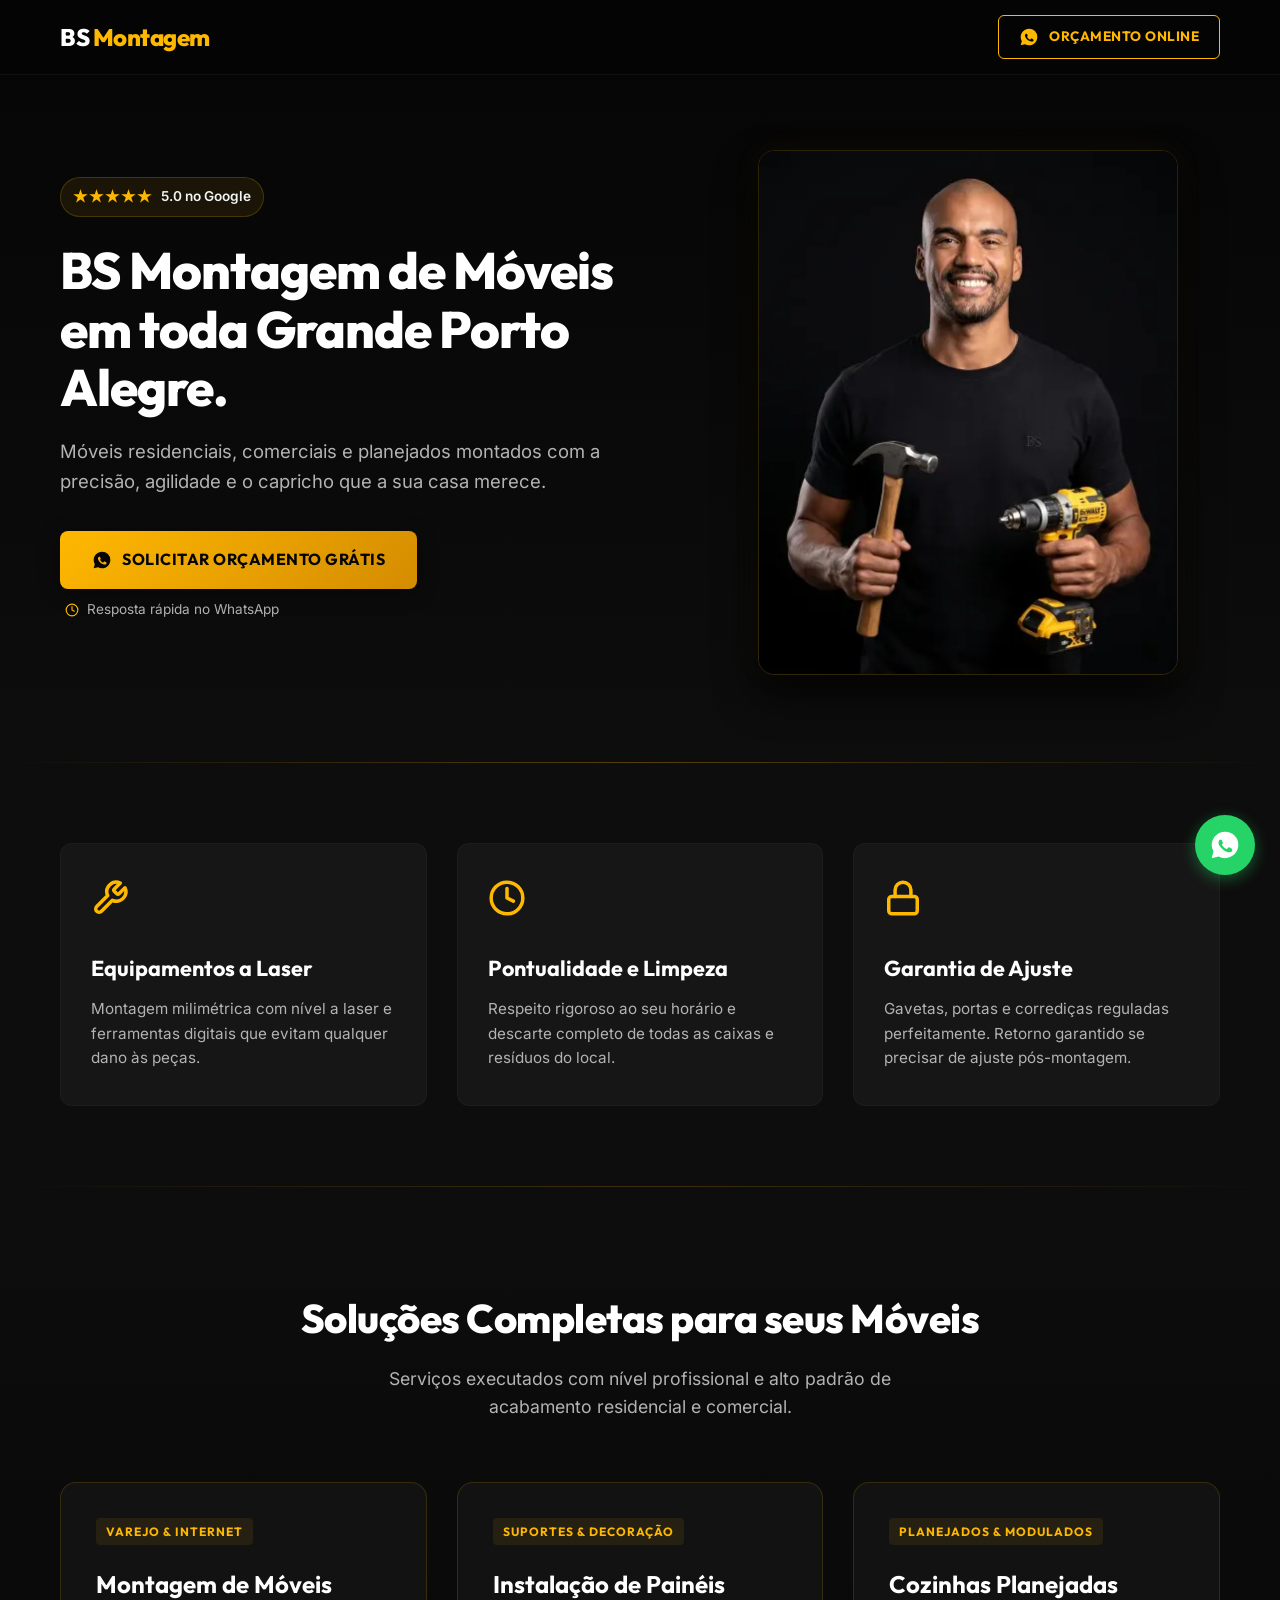
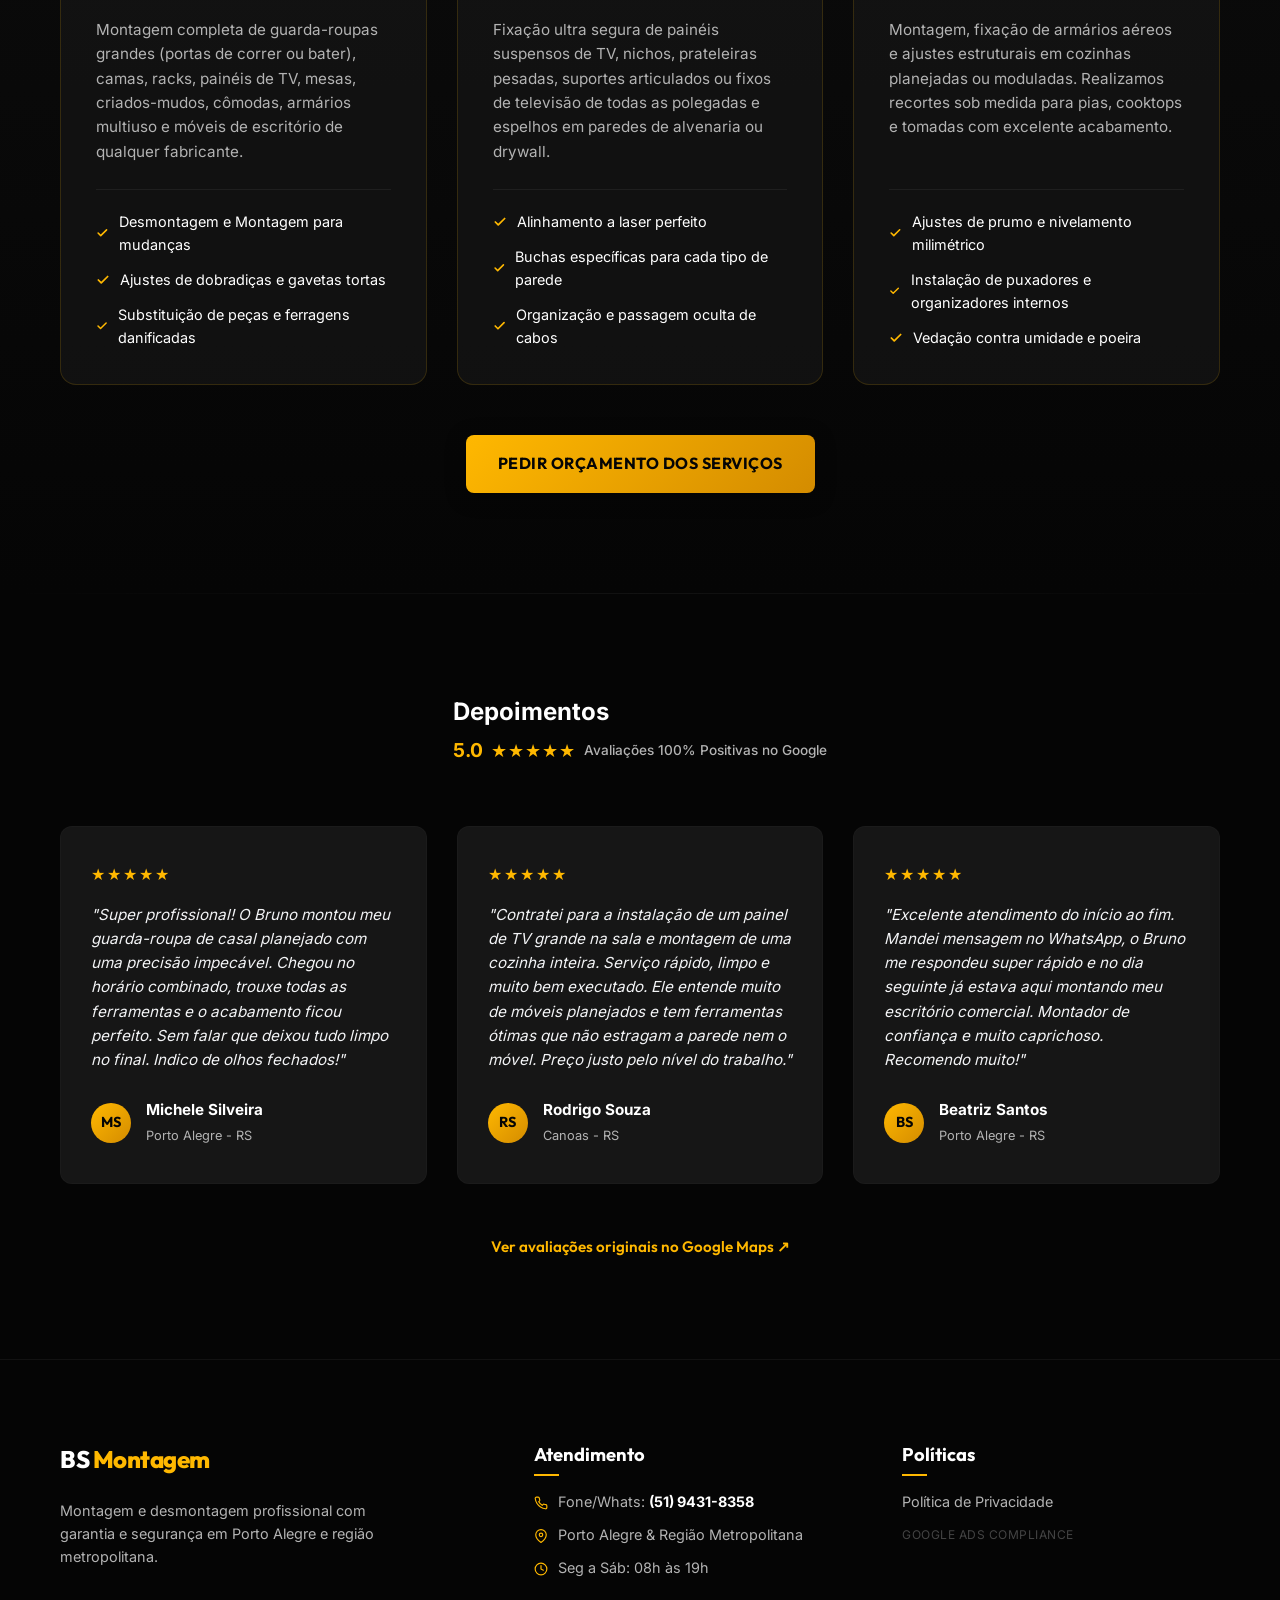
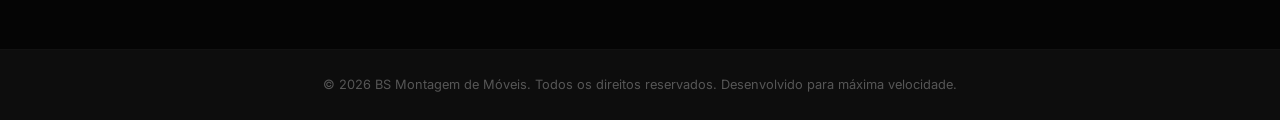
==== commit 6363e22c: "feat: migrate from Google Fonts to local self-hosted Inter and Outfit web fonts" ====
--- a/index.html
+++ b/index.html
@@ -30,18 +30,14 @@
     <!-- Favicon Premium (Ícone de ferramenta vetorial ultra leve em SVG) -->
     <link rel="icon" type="image/svg+xml" href="data:image/svg+xml,<svg xmlns=%22http://www.w3.org/2000/svg%22 viewBox=%220 0 100 100%22><rect width=%22100%22 height=%22100%22 rx=%2220%22 fill=%22%230A0A0A%22/><path d=%22M30 70 L70 30 M60 20 L80 40 M25 75 L35 65%22 stroke=%22%23FFB800%22 stroke-width=%2212%22 stroke-linecap=%22round%22/></svg>">
     
-    <!-- Google Fonts Preconnect -->
-    <link rel="preconnect" href="https://fonts.googleapis.com">
-    <link rel="preconnect" href="https://fonts.gstatic.com" crossorigin>
-    
-    <!-- Google Fonts carregado assíncrono (não bloqueia render) + display=optional (zero CLS) -->
-    <link rel="preload" href="https://fonts.googleapis.com/css2?family=Inter:wght@300;400;500;600;700&family=Outfit:wght@400;500;600;700;800&display=optional" as="style" onload="this.onload=null;this.rel='stylesheet'">
-    <noscript>
-        <link rel="stylesheet" href="https://fonts.googleapis.com/css2?family=Inter:wght@300;400;500;600;700&family=Outfit:wght@400;500;600;700;800&display=optional">
-    </noscript>
+    <!-- Fontes auto-hospedadas (Inter + Outfit variáveis) -->
+    <link rel="preload" href="Public/fonts/Inter.woff2" as="font" type="font/woff2" crossorigin>
+    <link rel="preload" href="Public/fonts/Outfit.woff2" as="font" type="font/woff2" crossorigin>
     
     <!-- Critical CSS Inline (acima da dobra) -->
     <style>
+        @font-face{font-family:'Inter';font-style:normal;font-weight:300 700;font-display:swap;src:url('Public/fonts/Inter.woff2') format('woff2')}
+        @font-face{font-family:'Outfit';font-style:normal;font-weight:400 800;font-display:swap;src:url('Public/fonts/Outfit.woff2') format('woff2')}
         *,*::before,*::after{box-sizing:border-box;margin:0;padding:0}
         html{scroll-behavior:smooth;text-rendering:optimizeLegibility;-webkit-font-smoothing:antialiased}
         body{background-color:#050505;color:#fff;font-family:'Inter',-apple-system,BlinkMacSystemFont,"Segoe UI",Roboto,sans-serif;font-size:16px;line-height:1.6;overflow-x:hidden}
